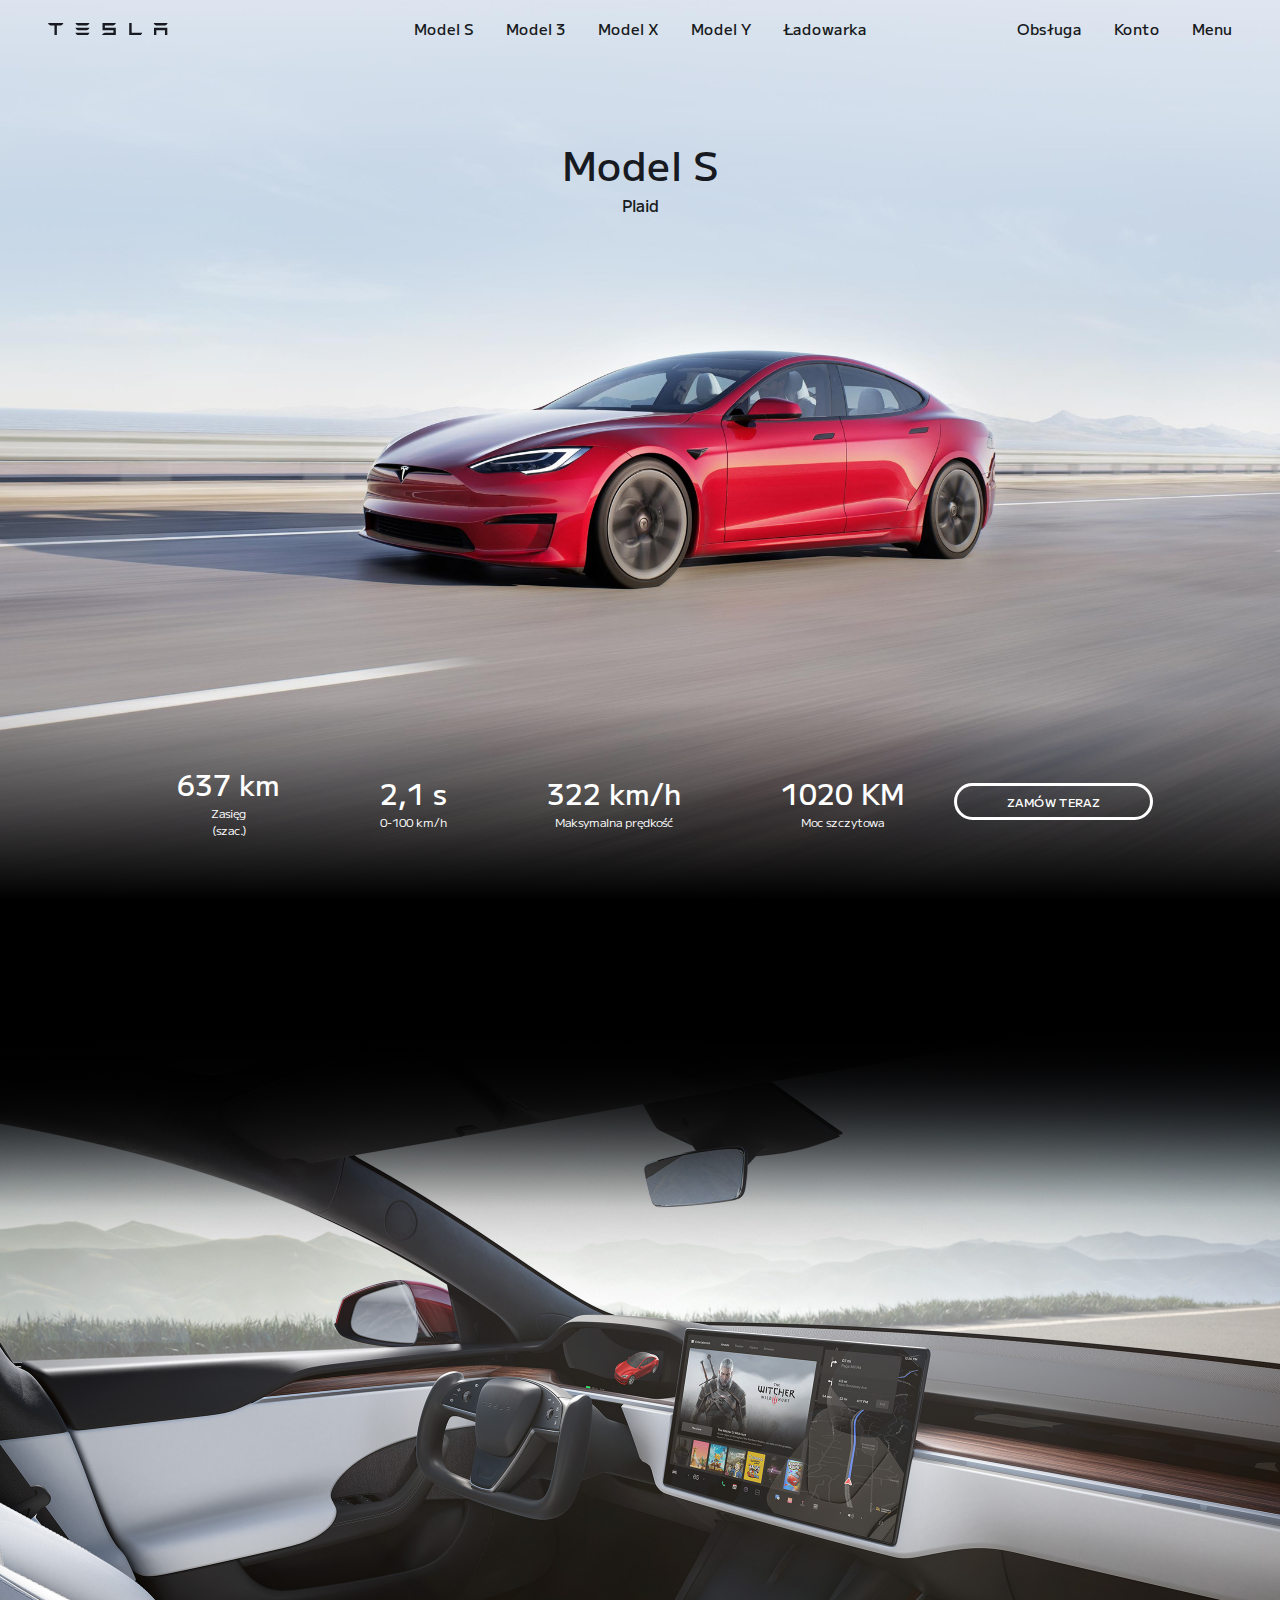
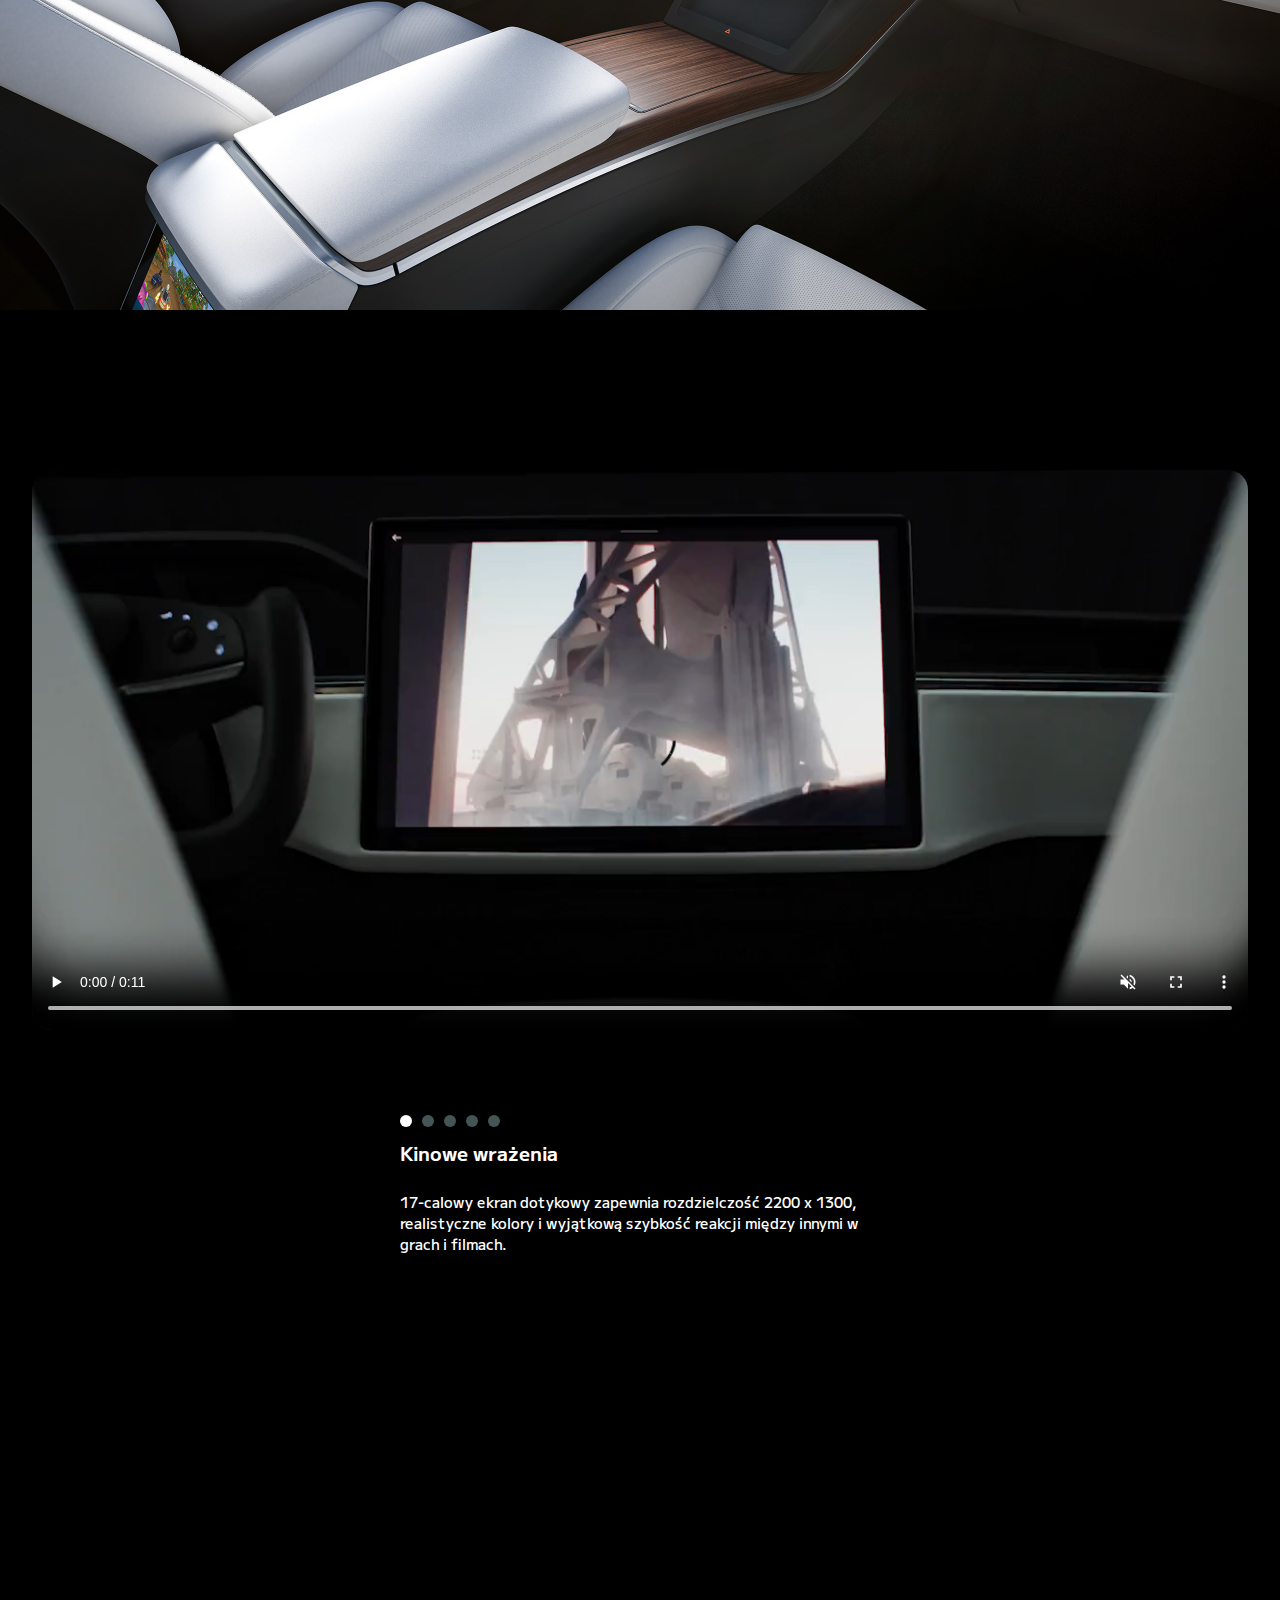
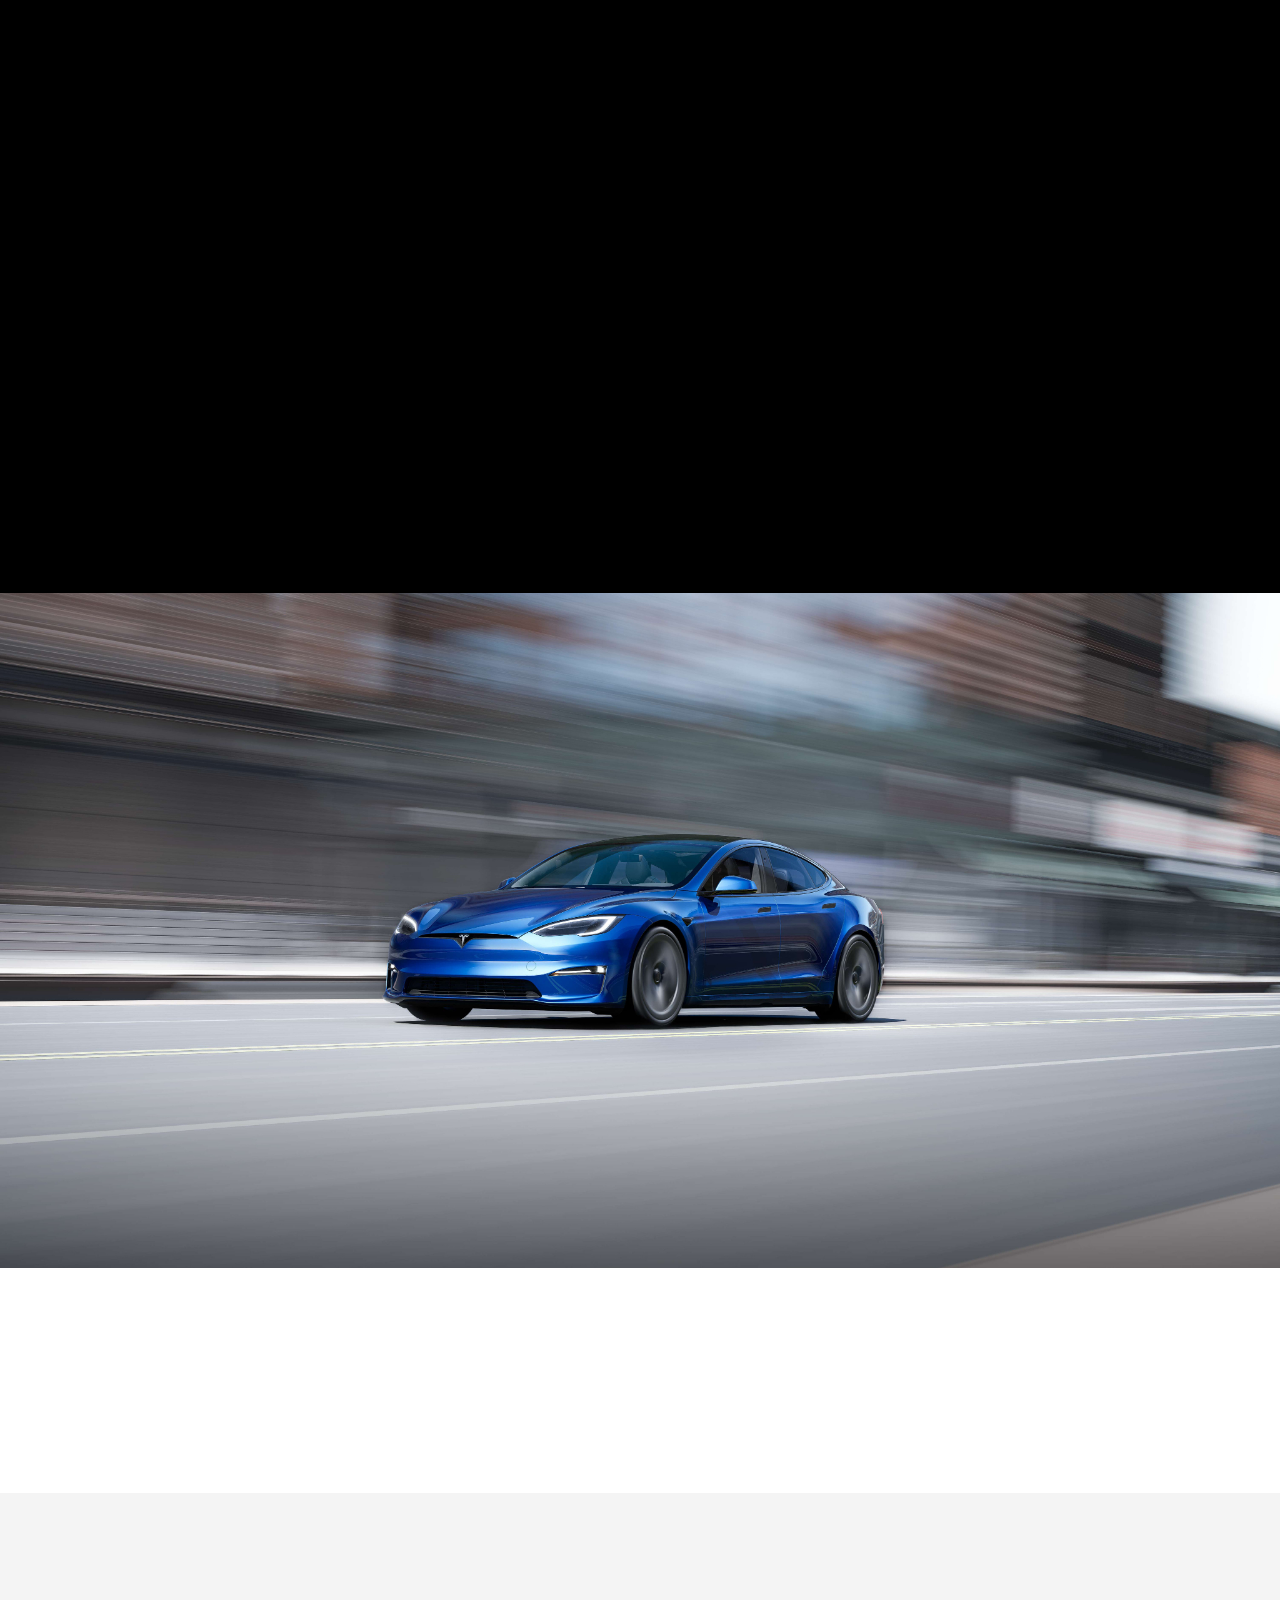
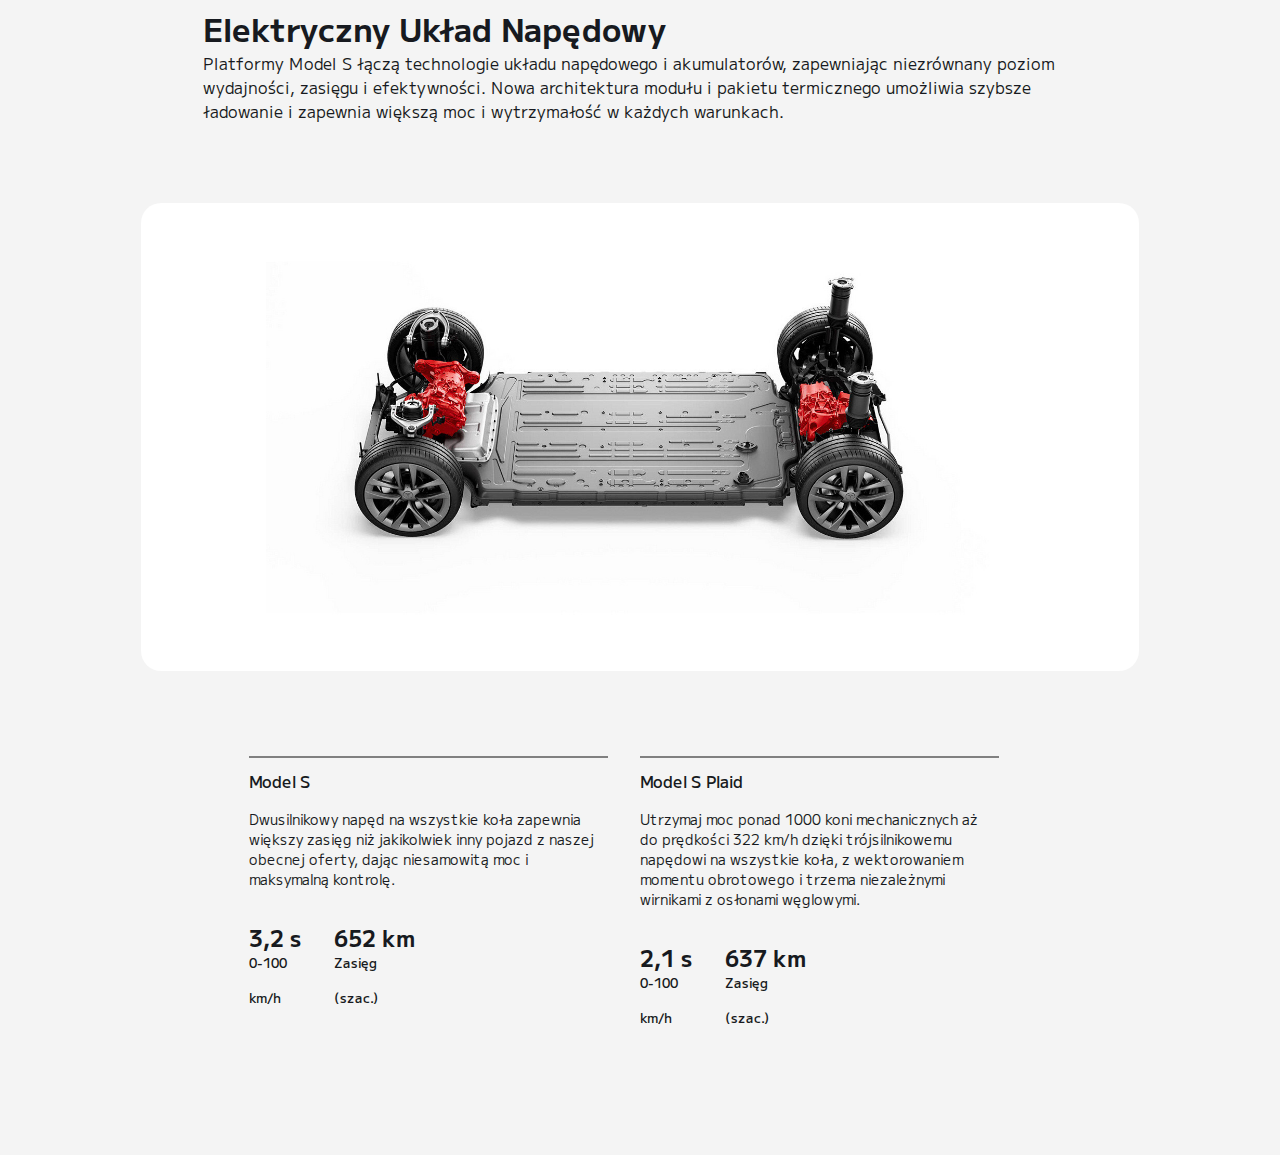
==== tesla/modelS.html @ caf19c13 "." ====
<!DOCTYPE html>
<html lang="en">
<head>
    <meta charset="UTF-8">
    <meta http-equiv="X-UA-Compatible" content="IE=edge">
    <meta name="viewport" content="width=device-width, initial-scale=1.0">
    <title>Tesla clone</title>
    <meta name="author" content="Arkadiusz Przybysz">
    <meta name="keywords" content="HTML, CSS, JavaScript">
    <meta name="description" content="Tesla clone website">
    <link rel="stylesheet" href="modelS.css">
    <link rel="shortcut icon" href="images/Tesla_T_symbol.svg.png" type="image/x-icon">
    <script src="https://ajax.googleapis.com/ajax/libs/jquery/3.6.0/jquery.min.js"></script>
</head>
<body>
<header>
    <a href="index.html" class="logo">
        <svg class="tds-icon tds-icon-logo-wordmark tds-site-logo-icon" viewBox="0 0 342 35" xmlns="http://www.w3.org/2000/svg"><path d="M0 .1a9.7 9.7 0 007 7h11l.5.1v27.6h6.8V7.3L26 7h11a9.8 9.8 0 007-7H0zm238.6 0h-6.8v34.8H263a9.7 9.7 0 006-6.8h-30.3V0zm-52.3 6.8c3.6-1 6.6-3.8 7.4-6.9l-38.1.1v20.6h31.1v7.2h-24.4a13.6 13.6 0 00-8.7 7h39.9v-21h-31.2v-7h24zm116.2 28h6.7v-14h24.6v14h6.7v-21h-38zM85.3 7h26a9.6 9.6 0 007.1-7H78.3a9.6 9.6 0 007 7zm0 13.8h26a9.6 9.6 0 007.1-7H78.3a9.6 9.6 0 007 7zm0 14.1h26a9.6 9.6 0 007.1-7H78.3a9.6 9.6 0 007 7zM308.5 7h26a9.6 9.6 0 007-7h-40a9.6 9.6 0 007 7z" fill="currentColor"></path></svg>
    </a>
    <nav class="center desktop">
        <div class="overlay"></div>
        <a href="modelS.html">Model S</a><!--
        --><a href="">Model 3</a><!--
        --><a href="">Model X</a><!--
        --><a href="">Model Y</a><!--
        --><a href="">Ładowarka</a>
    </nav>
    <nav class="right">
        <a href="" class="desktop">Obsługa</a><!--
        --><a href="" class="desktop">Konto</a><!--
       --><a href="" id="menuBtn">Menu</a>
    </nav>
</header>
<div class="backdrop"></div>
<aside>
    <button class="close">&times;</button>
    <a href="modelS.html">Model S</a>
    <a href="">Model 3</a>
    <a href="">Model X</a>
    <a href="">Model Y</a>
    <a href="">Dostępne samochody</a>
    <a href="">Jazda Próbna</a>
    <a href="">Samochody firmowe</a>
    <a href="">Energia dla przedsiębiorstw</a>
    <a href="">Media</a>
    <a href="">Ładowanie</a>
    <a href="">Znajdź nas</a>
    <a href="">Obsługa</a>
    <a href="">Relacje inwestorskie</a>
    <a href="">Konto</a>
</aside>
<section style="background-image: url('images/model-s.jpg');">
<div class="content">
    <h1 class="content-h1">Model S</h1>
    <p class="content-p">Plaid</p>
    <div class="info">
        <div class="info-box">
            <h1>637 km</h1>
            <p>Zasięg</p>
            <p>(szac.)</p>
        </div>
        <div class="info-box">
            <h1>2,1 s</h1>
            <p>0-100 km/h</p>
        </div>
        <div class="info-box">
            <h1>322 km/h</h1>
            <p>Maksymalna prędkość</p>
        </div>
        <div class="info-box">
            <h1>1020 KM</h1>
            <p>Moc szczytowa</p>
        </div>
        <div class="button">
            <a href="">Zamów teraz</a>
        </div>
    </div>
</div>
</section>
<div class="adnote">
    <h1 class="reveal">Wnętrze przyszłości</h1>
</div>
<section class="section-2"style="background-image: url('images/MS-Interior-Hero-Desktop.jfif');">
    <div class="coloring"></div>
</section>
<div class="section-3">
    <div class="video-box">
        <video src="images/YMWZUY_MS-Interior-Carousel-1-Cinematic-Display-Desktop-2000_ZL9RTQ.mp4" type="video/mp4" playsinline autoplay="autoplay" controls="controls" loop="loop" muted="muted"></video>
    </div>
    <div class="carousel">
        <div class="carousel-content first-active">
            <div class="carousel-info">
                <h1>Kinowe wrażenia</h1><br>
                <p>17-calowy ekran dotykowy zapewnia rozdzielczość 2200 x 1300, realistyczne kolory i wyjątkową szybkość reakcji między innymi w grach i filmach.</p>
            </div>
            <div class="carousel-info">
                <h1>Yoke</h1><br>
                <p>Odważne nowe podejście zapewnia prawdziwe połączenie z pojazdem Model S, dając lepsze wyczucie kierownicy i niezakłócony widok na deskę rozdzielczą i drogę przed Tobą. Naciśnij hamulec, a Model S automatycznie wybierze prawidłowy kierunek, aby rozpocząć podróż.</p>
            </div>
            <div class="carousel-info">
                <h1>Idealne warunki</h1><br>
                <p>Otwory wentylacyjne są ukryte w całej kabinie, a trójstrefowa regulacja temperatury, wentylowane siedzenia i filtracja HEPA zapewniają idealne środowisko.</p>
            </div>
            <div class="carousel-info">
                <h1>Przeprojektowany drugi rząd</h1><br>
                <p>Miejsce dla trzech dorosłych, z dodatkową przestrzenią na nogi i nad głową, chowanym podłokietnikiem ze zintegrowanym schowkiem i bezprzewodową ładowarką.</p>
            </div>
            <div class="carousel-info">
                <h1>Gry na konsole</h1><br>
                <p>Moc obliczeniowa sięgająca 10 teraflopów mocy umożliwia granie w samochodzie na poziomie najnowszych konsol. Graj z dowolnego siedzenia dzięki zgodności z bezprzewodowym kontrolerem i zestawem słuchawkowym.</p>
            </div>
        </div>
        <div class="carousel-dots first-current">
            <div class="dot" id="dot1"></div>
            <div class="dot" id="dot2"></div>
            <div class="dot" id="dot3"></div>
            <div class="dot" id="dot4"></div>
            <div class="dot" id="dot5"></div>
        </div>
    </div>
</div>
<div class="tiles-container">
    <div class="columns image reveal">
        <img src="images/tile1.jpg" alt="tile1">
    </div>
    <div class="columns content right">
        <div class="content-container reveal">
            <h1>Pozostań w kontakcie</h1>
            <p>Błyskawicznie łącz się z wieloma urządzeniami za pomocą Bluetooth lub szybko ładuj urządzenia z funkcją ładowania bezprzewodowego i portu USB-C 36W.</p>
        </div>
    </div>
</div>
<div class="tiles-container reverse">
    <div class="columns content left">
        <div class="content-container reveal">
            <h1>Dźwięk przestrzenny</h1>
            <p>22-głośnikowy, 960-watowy system audio z aktywnym wyciszaniem hałasu drogowego zapewnia wciągający dźwięk i studyjną jakość dźwięku.</p>
        </div>
    </div>
    <div class="columns image reveal">
        <video src="images/tile2.mp4" type="video/mp4" playsinline autoplay="autoplay" loop="loop" controls="controls" muted="muted"></video>
    </div>
</div>
<div class="tiles-container" style="padding-bottom: 5rem;">
    <div class="columns image reveal">
        <img src="images/tile3.jpg" alt="tile3">
    </div>
    <div class="columns content right">
        <div class="content-container reveal">
            <h1>Miejsce na Wszystko</h1>
            <p>Dzięki przedniemu i tylnemu bagażnikowi oraz składanym na płasko siedzeniom możesz zmieścić w samochodzie rower i walizkę bez zdejmowania koła.</p>
        </div>
    </div>
</div>
<section class="section-stats">
    <div class="img">
        <img src="images/Model-S-Performance-Hero-Desktop-LHD.jpg" alt="">
    </div>
    <div class="stats">
        <div class="stats-box reveal">
            <h2>1020 KM</h2>
            <p>Moc szczytowa</p>
        </div>
        <div class="stats-box reveal">
            <h2>9,23 s</h2>
            <p>@250 km/h 1/4mili</p>
        </div>
        <div class="stats-box reveal">
            <h2>2,1 s</h2>
            <p>0-100 km/h</p>
        </div>
    </div>
    <div class="stats-info">
        <div class="header">
            <div class="reveal">
                <span>Plaid</span>
                <h1>Beyond Ludicrous</h1>
            </div>
            <div class="hidden reveal">
                <p>Model S Plaid ma najszybsze przyspieszenie spośród wszystkich produkowanych pojazdów. Zaktualizowana architektura 
                akumulatorów dla wszystkich wersji pojazdów Model S umożliwia wiele jazd w tę i z powrotem po torze bez pogorszenia wydajności.</p>
            </div>
            <div class="btn reveal">
                <a href="">Zamów teraz</a>
            </div>
        </div>
        <div class="description reveal">
            <p>Model S Plaid ma najszybsze przyspieszenie spośród wszystkich produkowanych pojazdów. Zaktualizowana architektura 
            akumulatorów dla wszystkich wersji pojazdów Model S umożliwia wiele jazd w tę i z powrotem po torze bez pogorszenia wydajności.</p>
        </div>
    </div>
</section>
<div class="chassis">
    <div class="info">
        <h1>Elektryczny Układ Napędowy</h1>
        <p>Platformy Model S łączą technologie układu napędowego i akumulatorów, zapewniając niezrównany poziom wydajności, 
            zasięgu i efektywności. Nowa architektura modułu i pakietu termicznego umożliwia szybsze ładowanie i zapewnia większą
            moc i wytrzymałość w każdych warunkach.</p>
    </div>
    <div class="img">
        <img src="images/model-s-performance-dual-motor-desktop_carousel-new.jpg" alt="chassis">
    </div>
    <div class="models">
        <div class="model-box">
            <h2>Model S</h2>
            <p>Dwusilnikowy napęd na wszystkie koła zapewnia większy zasięg niż jakikolwiek 
                inny pojazd z naszej obecnej oferty, dając niesamowitą moc i maksymalną kontrolę.</p>
            <div class="specs">
                <div class="spec-info">
                    <h1>3,2 s</h1>
                    <p>0-100</p>
                    <p>km/h</p>
                </div>
                <div class="spec-info">
                    <h1>652 km</h1>
                    <p>Zasięg</p>
                    <p>(szac.)</p>
                </div>
            </div>
        </div>
        <div class="model-box">
            <h2>Model S Plaid</h2>
            <p>Utrzymaj moc ponad 1000 koni mechanicznych aż do prędkości 322 km/h dzięki trójsilnikowemu napędowi na wszystkie koła, 
                z wektorowaniem momentu obrotowego i trzema niezależnymi wirnikami z osłonami węglowymi.</p>
            <div class="specs">
                <div class="spec-info">
                    <h1>2,1 s</h1>
                    <p>0-100</p>
                    <p>km/h</p>
                </div>
                <div class="spec-info">
                    <h1>637 km</h1>
                    <p>Zasięg</p>
                    <p>(szac.)</p>
                </div>
            </div>
        </div>
    </div>
</div>
<script src="dots.js"></script>
<script src="aside.js"></script>    
<script src="slider.js"></script>
<script src="reveal.js"></script>
</body>
</html>
---- tesla/modelS.css ----
@import url('https://fonts.googleapis.com/css2?family=M+PLUS+1:wght@400;500&display=swap');

* {
    padding: 0;
    margin: 0;
    box-sizing: border-box;
}

html {
    scroll-behavior: smooth;
}

body {
    color: #171a20;
    font-family: 'M PLUS 1', sans-serif;
}

/* NAVBAR */

.desktop {
    display: none;
}

@media (min-width: 1200px) {
    .desktop {
        display: initial;
    }
}

header {
    display: grid;
    grid-template-columns: auto 1fr auto;
    padding: 0 32px;
    position: absolute;
    top: 0;
    z-index: 2;
    width: 100%;
    height: 56px;
}

header a {
    color: inherit;
}

a.logo {
    height: 24px;
    width: 120px;
    color: inherit;
    line-height: 56px;
    margin: 0 16px;
}

header nav.center .overlay {
    position: absolute;
    height: 10px;
    width: 100px;
    background-color: rgba(167, 167, 167, 0.2);
    border-radius: 12px;
    z-index: -1;
    transition: 0.5s ease left, width, opacity 0.3s linear;
    opacity: 0;
}

header nav.center .overlay.active {
    opacity: 1;
}

header nav.center {
    text-align: center;
    line-height: 56px;
    padding: 0 8px;
    margin-left: 6rem;
}

header nav a {
    text-decoration: none;
    padding: 4px 16px;
    font-size: 15px;
    font-weight: 500;
}

header nav.right {
    text-align: right;
    line-height: 56px;
}

@media (max-width: 1200px) {
    header nav.right #menuBtn {
        background-color: rgba(167, 167, 167, 0.2);
        padding: 6px 14px;
        border-radius: 12px;
        transition: 0.3s ease;
    }

    header nav.right #menuBtn:hover {
        background-color: rgba(167, 167, 167, 0.3);
    }
}


/* SECTIONS */

section {
    height: 100vh;
    background-size: cover;
    background-position: center center;
}

section .content {
    position: absolute;
    top: 0;
    transition: opacity 0.3s ease;
    width: 100%;
    height: 100vh;
    padding-top: 15vh;
    padding-bottom: 0vh;
    text-align: center;
    display: grid;
    grid-template-rows: min-content auto min-content;
}

section .content-h1 {
    font-size: 2.5rem;
    font-weight: 500;
    animation: Slide_Up 0.5s ease;
}

section .content-p {
    font-weight: 500;
    animation: Slide_Up 0.5s ease;
}


section a {
    color: inherit;
}

section .info {
    width: 100%;
    height: 22vh;
    background-image: linear-gradient(to top, #000 0%, rgba(0,0,0,0.8) 20%, rgba(0,0,0,0.6) 40%,  rgba(0,0,0,0.4) 60%, rgba(0,0,0,0.2) 80%, transparent 100%);
    display: flex;
    flex-direction: row;
    justify-content: center;
    align-items: center;
    position: absolute;
    bottom: 0;
}

section .info .info-box {
    padding: 0 50px;
}

section .info .info-box h1 {
    color: #fff;
    font-size: 28px;
    font-weight: 500;
}

section .info .info-box p {
    color: #fff;
    font-size: 12px;
    font-weight: 400;
}

section .info .button {
    border: 3px solid #fff;
    border-radius: 50px;
    transition: 0.3s ease;
    text-align: center;
    animation: Slide_Up 1.6s ease;
}

section .info .button a {
    padding: 7px 50px;
    display: block;
    color: #fff;
    text-decoration: none;
    font-size: 12px;
    text-transform: uppercase;
    font-weight: 500;
}

section .info .button:hover {
    background-color: #fff;
}

section .info .button:hover a{
    color: #000;
}

section .info .info-box:nth-child(1) {
    animation: Slide_Up 0.8s ease;
}
section .info .info-box:nth-child(2) {
    animation: Slide_Up 1s ease;
}
section .info .info-box:nth-child(3) {
    animation: Slide_Up 1.2s ease;
}
section .info .info-box:nth-child(4) {
    animation: Slide_Up 1.4s ease;
}

@media (max-width: 1100px) {
    section .info .info-box:nth-child(4) {
        display: none;
    }

    section .info {
        display: grid;
        grid-template-columns: auto auto auto;
    }

    section .info .button {
        margin: 1.5rem 8.5rem;
        grid-column-start: 1;
        grid-column-end: 4;
        grid-row-start: 2;
        grid-row-end: 4;
    }
}

@media (max-width: 605px) {
    section .info .info-box h1 {
        font-size: 20px;
    }
    
    section .info .info-box p {
        font-size: 10px;
    }

    section .info .button {
        grid-column-start: 1;
        grid-column-end: 4;
        grid-row-start: 2;
        grid-row-end: 2;
        margin: 0 4rem;
    }
}

.section-2 .coloring {
    width: 100%;
    height: 22vh;
    background-image: linear-gradient(to bottom, #000 0%, rgba(0,0,0,0.8) 20%, rgba(0,0,0,0.6) 40%,  rgba(0,0,0,0.4) 60%, rgba(0,0,0,0.2) 80%, transparent 100%);
    position: relative;
    top: 0;
}

.section-3 {
    background-color: #000;
    display: flex;
    align-items: center;
    flex-direction: column;
    padding: 10rem 2rem;
}

.section-3 .video-box video{
    border-radius: 20px;
    width: 100%;
    height: auto;
}

@media (max-width: 900px) {
    .section-3 {
        padding: 5rem 0;
    }

    .section-3 .video-box video{
        border-radius: 0;
    }
}

/* CAROUSEL */

.carousel {
    overflow: hidden;
    width: 40vw;
    position: relative;
    margin-top: 3rem;
}

@media (max-width: 900px) {
    .carousel {
        width: 70vw;
    }
}

@media (max-width: 600px) {
    .carousel {
        width: 100%;
    }
}

.carousel-content {
    position: relative;
    display: flex;
    transition: all 0.5s ease-in;
    margin-top: 3.5rem;
}

.carousel-content .carousel-info {
    width: 100%;
    padding: 0 1rem;
    color: #fff;
    font-weight: 500;
}

.carousel-content .carousel-info h1 {
    font-size: 1.2rem;
}

.carousel-content .carousel-info p {
    font-size: 0.9rem;
}

.carousel-dots {
    z-index: 1;
    display: flex;
    flex-direction: row;
    padding: 0 1rem;
    margin: 2rem 0;
    position: absolute;
    top: 0;
}

.carousel-dots .dot {
    height: 12px;
    width: 12px;
    background-color: #455;
    margin: 0 10px 10px 0;
    border-radius: 50%;
    cursor: pointer;
}

.carousel-content.first-active:first-child {
    margin-left: 0;
    margin-right: -400%;
}

.carousel-content.second-active:first-child {
    margin-left: -100%;
    margin-right: -300%;
}

.carousel-content.third-active:first-child {
    margin-left: -200%;
    margin-right: -200%;
}

.carousel-content.fourth-active:first-child {
    margin-left: -300%;
    margin-right: -100%;
}

.carousel-content.fifth-active:first-child {
    margin-left: -400%;
    margin-right: 0;
}




.carousel-dots.first-current #dot1 {
    background-color: #fff;
}

.carousel-dots.second-current #dot2 {
    background-color: #fff;
}

.carousel-dots.third-current #dot3 {
    background-color: #fff;
}

.carousel-dots.fourth-current #dot4 {
    background-color: #fff;
}

.carousel-dots.fifth-current #dot5 {
    background-color: #fff;
}

/* TILES */

.tiles-container {
    display: flex;
    flex-wrap: wrap;
    width: 100%;
    justify-content: center;
    align-items: center;
    background-color: #000;
}

.tiles-container .columns {
    flex: 0 0 auto;
    width: 30%;
    min-width: 400px;
    display: block;
    padding: 0 5px
}

@media (max-width: 900px) {
    .tiles-container .columns {
        width: 50%;
        min-width: 100px;
    }
}

@media (max-width: 720px) {
    .tiles-container {
        flex-direction: column;
        width: 100%;
    }

    .reverse {
        flex-direction: column-reverse;
    }

    .tiles-container .columns {
        width: 100%;
    }

    .tiles-container .content .content-container {
        padding: 3rem 3rem;
    }
}

.tiles-container .image img {
    width: 100%;
    height: auto;
    object-fit: cover;
    display: block;
}

.tiles-container .image video {
    width: 100%;
    height: auto;
    object-fit: cover;
    display: block;
}

.tiles-container .content {
    display: flex;
    justify-content: center;
    align-items: center;
} 

.tiles-container .content .content-container {
    color: #fff;
    font-weight: 500;
}

.tiles-container .content .content-container h1 {
    font-size: 1.3rem;
}

.tiles-container .content .content-container p {
    font-size: 0.9rem;
}

.tiles-container .right {
    padding-left: 8rem;
}

.tiles-container .left {
    padding-right: 8rem;
}

@media (max-width: 720px) {
    .tiles-container .right {
        padding-left: 0rem;
    }
    
    .tiles-container .left {
        padding-right: 0rem;
    }
}

/* STATS */

.section-stats {
    position: relative;
}

.section-stats .img {
    width: 100%;
    height: 75vh;
}

.section-stats .img img {
    width: 100%;
    height: 100%;
    object-fit: cover;
}

.section-stats .stats {
    width: 100%;
    display: flex;
    justify-content: center;
    position: absolute;
    bottom: 30vh;
}

.section-stats .stats .stats-box {
    display: flex;
    flex-direction: column;
    margin: 2rem 5rem;
    color: #fff;
    text-align: center;
}

.section-stats .stats .stats-box:nth-child(2) {
    transition-delay: 0.2s;
}

.section-stats .stats .stats-box:nth-child(3) {
    transition-delay: 0.4s;
}

.section-stats .stats .stats-box p {
    font-size: 12px;
}

@media (max-width: 850px) {
    .section-stats .stats .stats-box {
        margin: 2rem 2rem;
    }


    .section-stats .stats .stats-box p {
        font-size: 12px;
    }
}

@media (max-width: 600px) {
    .section-stats .stats .stats-box {
        margin: 2rem 1rem;
    }

    .section-stats .stats .stats-box h2 {
        font-size: 14px;
    }

    .section-stats .stats .stats-box p {
        font-size: 10px;
    }
}

.section-stats .stats-info {
    width: 100%;
    height: 25vh;
    background-color: #fff;
    position: absolute;
    bottom: 0;
    display: flex;
    justify-content: center;
    align-items: center;
}

.section-stats .stats-info .header {
    width: 30%;
}

.section-stats .stats-info .header h1 {
    font-weight: 500;
    font-size: 1.7rem;
}

.section-stats .stats-info .header .btn {
    border: 3px solid #000;
    border-radius: 50px;
    transition: 0.3s ease;
    text-align: center;
    width: 200px;
    margin-top: 1.5rem;
}

.section-stats .stats-info .header .btn a {
    padding: 7px 50px;
    display: block;
    color: #000;
    text-decoration: none;
    font-size: 12px;
    text-transform: uppercase;
    font-weight: 500;
}

.section-stats .stats-info .header .hidden{
    display: none;
}

.section-stats .stats-info .header .btn:hover {
    background-color: #000;
}

.section-stats .stats-info .header .btn:hover a{
    color: #fff;
}

.section-stats .stats-info .description {
    width: 35%;
    display: block;
}

.section-stats .stats-info .description p {
    font-size: 14px;
}

@media (max-width: 900px) {
    .section-stats .stats-info .description {
        opacity: 0;
    }

    .section-stats .stats-info .header {
        padding: 2rem;
        width: 100%;
    }

    .section-stats .stats-info .header .hidden{
        font-weight: 400;
        font-size: 14px;
        margin-top: 1rem;
        display: block;
    }

    .section-stats .stats-info .description {
        display: none;
    }
    
}

/* CHASSIS */

.chassis {
    background-color: #f4f4f4;
    display: flex;
    align-items: center;
    flex-direction: column;
    padding: 2rem 1rem;
}

.chassis .info {
    width: 70%;
    margin: 5rem;
}

.chassis .img {
    width: 80%;
}

.chassis .img img {
    width: 100%;
    height: auto;
    border-radius: 20px;
}

.chassis .models {
    width: 90%;
    margin: 5rem;
    display: flex;
    flex-direction: row;
    justify-content: center;
}

.chassis .models .model-box {
    width: 32%;
    border-top: 2px solid gray;
    margin-right: 2rem;
    padding-top: 0.7rem;
}

.chassis .models .model-box h2 {
    font-size: 16px;
    font-weight: 500;
    padding-bottom: 1rem;
}

.chassis .models .model-box p {
    font-size: 14px;
    font-weight: 400;
    padding-bottom: 1rem;
}

.chassis .models .specs {
    display: flex;
    flex-direction: row;
}

.chassis .models .specs .spec-info {
    margin: 1rem 2rem 0 0;
}

.chassis .models .specs .spec-info h1 {
    font-size: 22px;
}

.chassis .models .specs .spec-info p {
    font-size: 13px;
    font-weight: 500;
}

/* ADNOTE */

.adnote {
    display: flex;
    justify-content: center;
    align-items: center;
    color: #fff;
    background-color: #000;
    font-weight: 500;
    padding: 2rem 0;
}

/* ASIDE */

aside {
    position: fixed;
    transition: right 0.4s ease;
    right: -320px;
    width: 320px;
    background-color: #fff;
    padding: 80px 40px;
    z-index: 4;
    height: 100vh;
}

aside.active {
    right: 0;
}

aside a {
    display: block;
    color: inherit;
    text-decoration: none;
    padding: 5px 10px;
    margin-bottom: 11px;
    font-size: 15px;
    font-weight: 500;
    transition: 0.5s ease;
    border-radius: 15px;
}

aside a:hover {
    background-color: rgba(167, 167, 167, 0.2);
}

aside button.close {
    font-size: 34px;
    border: 0;
    background-color: transparent;
    position: absolute;
    top: 30px;
    right: 10px;
    width: 40px;
    height: 40px;
    font-family: sans-serif;
    font-weight: 100;
    cursor: pointer;
    border-radius: 50px;
    transition: 0.3s ease;
}

aside button.close:hover {
    background-color: rgba(167, 167, 167, 0.2);
}

.backdrop {
    display: none;
    position: fixed;
    inset: 0;
    background-color: rgba(0,0,0,0);
    transition: background-color 0.4s ease;
    backdrop-filter: blur(5px);
    z-index: 3;
}

.backdrop.active {
    display: block;
    background-color: rgba(0,0,0,.15);
}

/* FOOTER */

footer {
    display: grid;
    grid-template-columns: auto;
    padding: 0 32px;
    z-index: 2;
    width: 100%;
    height: 56px;
    position: absolute;
    bottom: 0;
}

footer .center {
    text-align: center;
    padding: 0 8px;
    width: 100%;
}

footer .center a {
    color: #fff;
    font-size: 12px;
    text-decoration: none;
    padding: 0 5px;
}

/* ANIMATIONS */

.reveal {
    position: relative;
    transform: translateY(50px);
    opacity: 0;
    transition: all 1s ease;
}
  
.reveal.active {
    transform: translateY(0px);
    opacity: 1;
}

@keyframes Slide_Up {
    0% {
      transform: translateY(90px);
    }
  
    100% {
      transform: translateY(0);
    }
  }
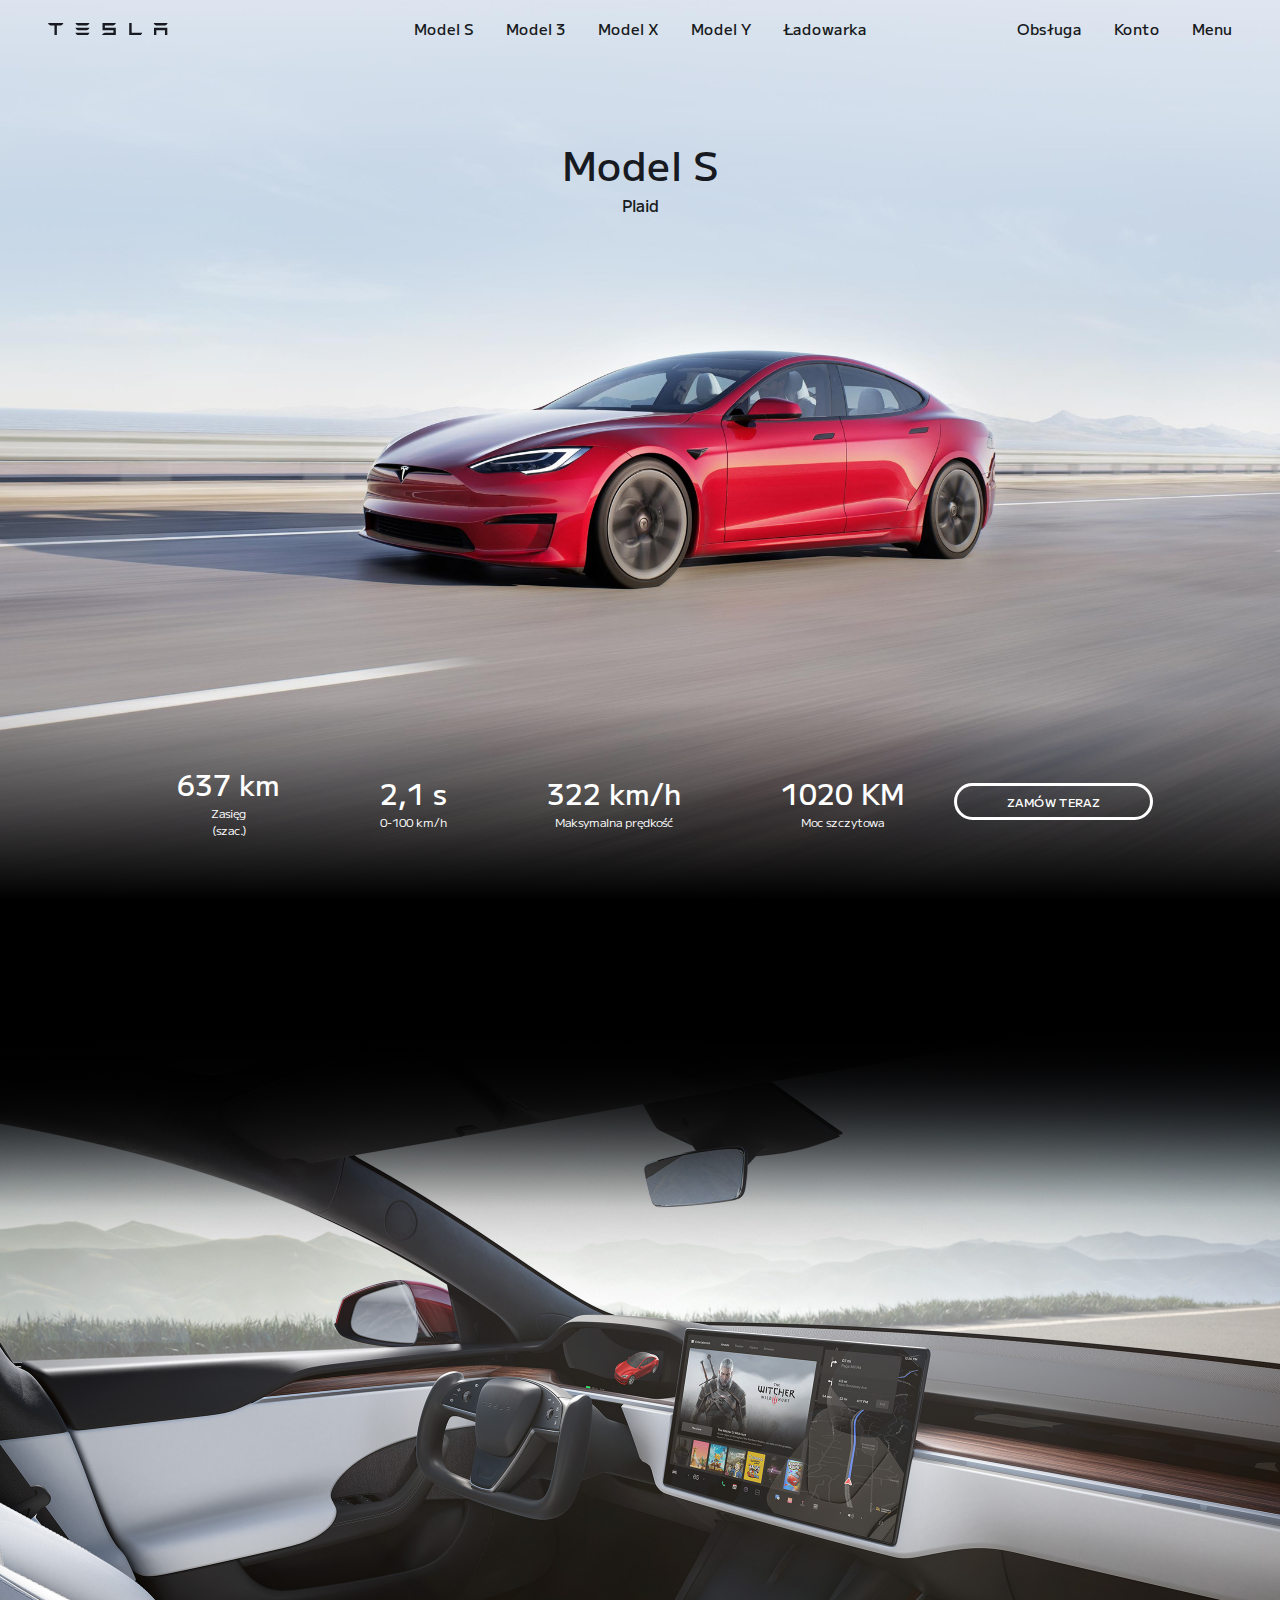
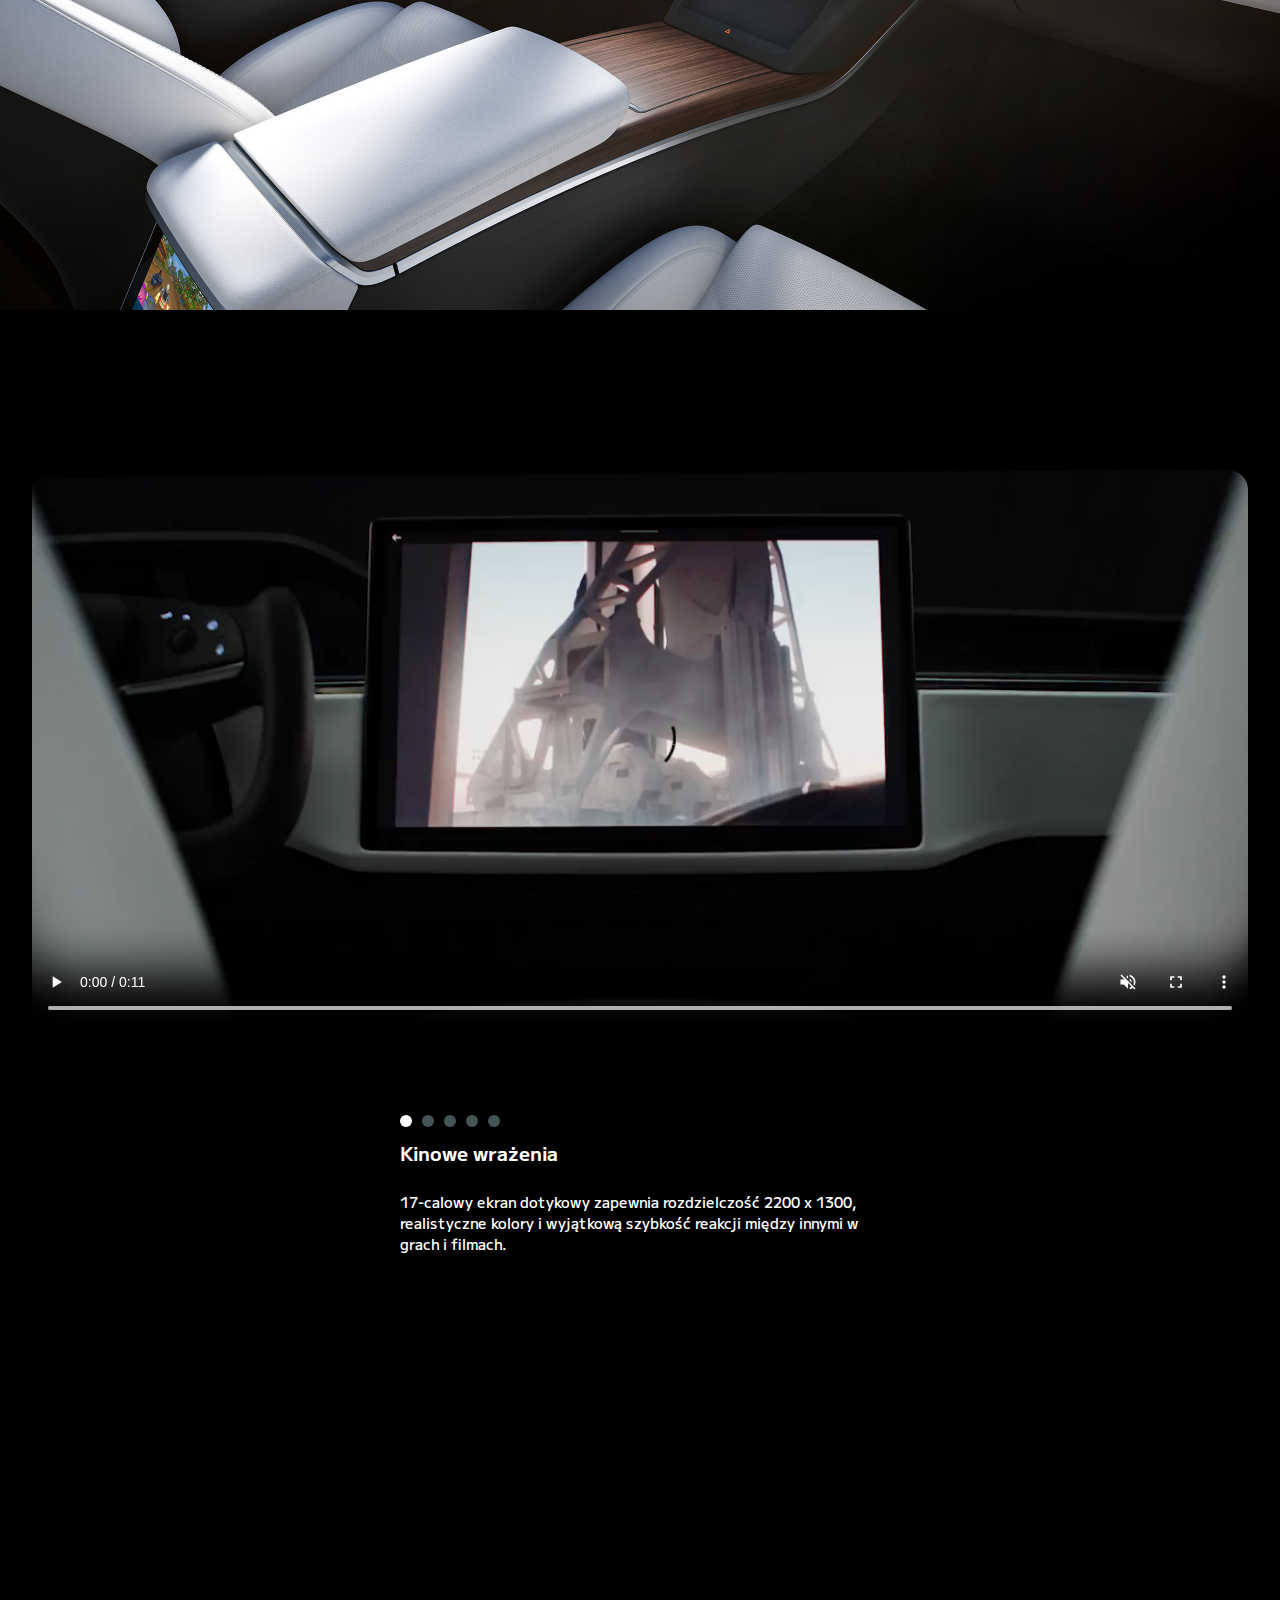
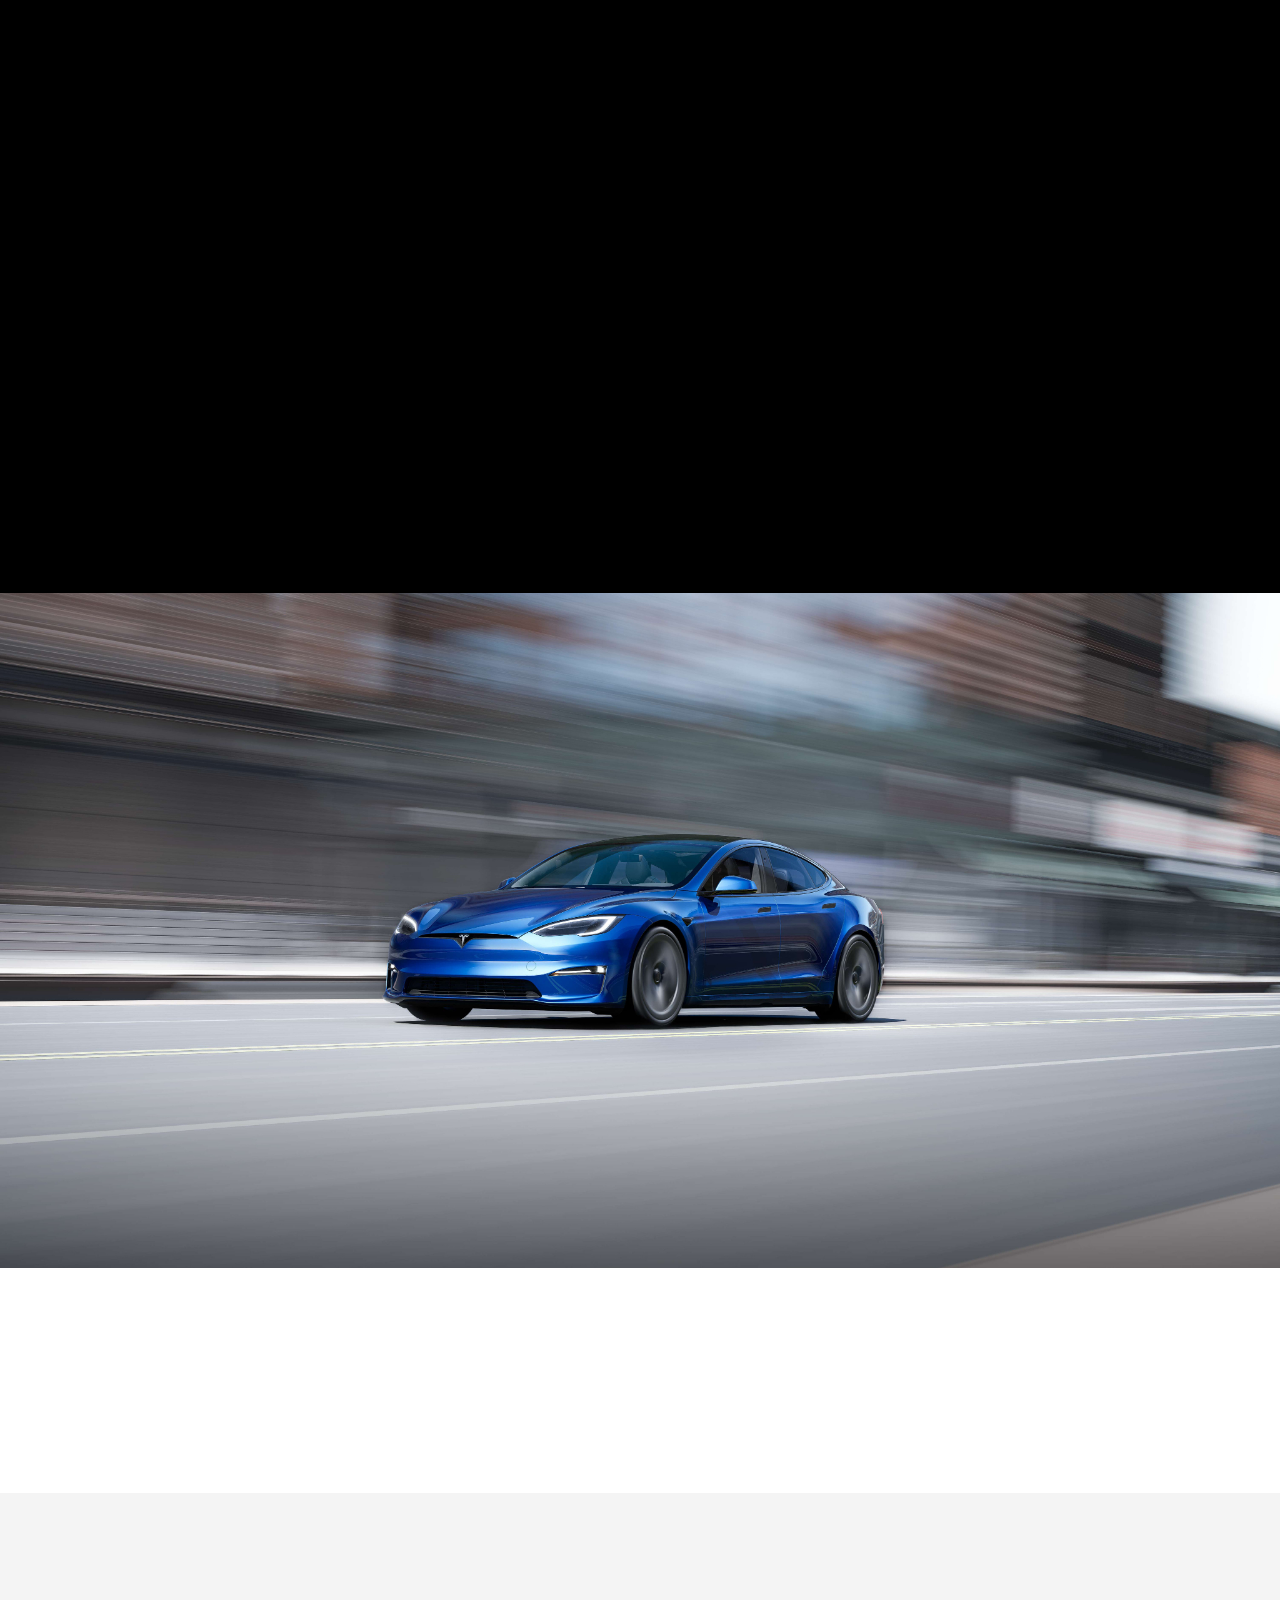
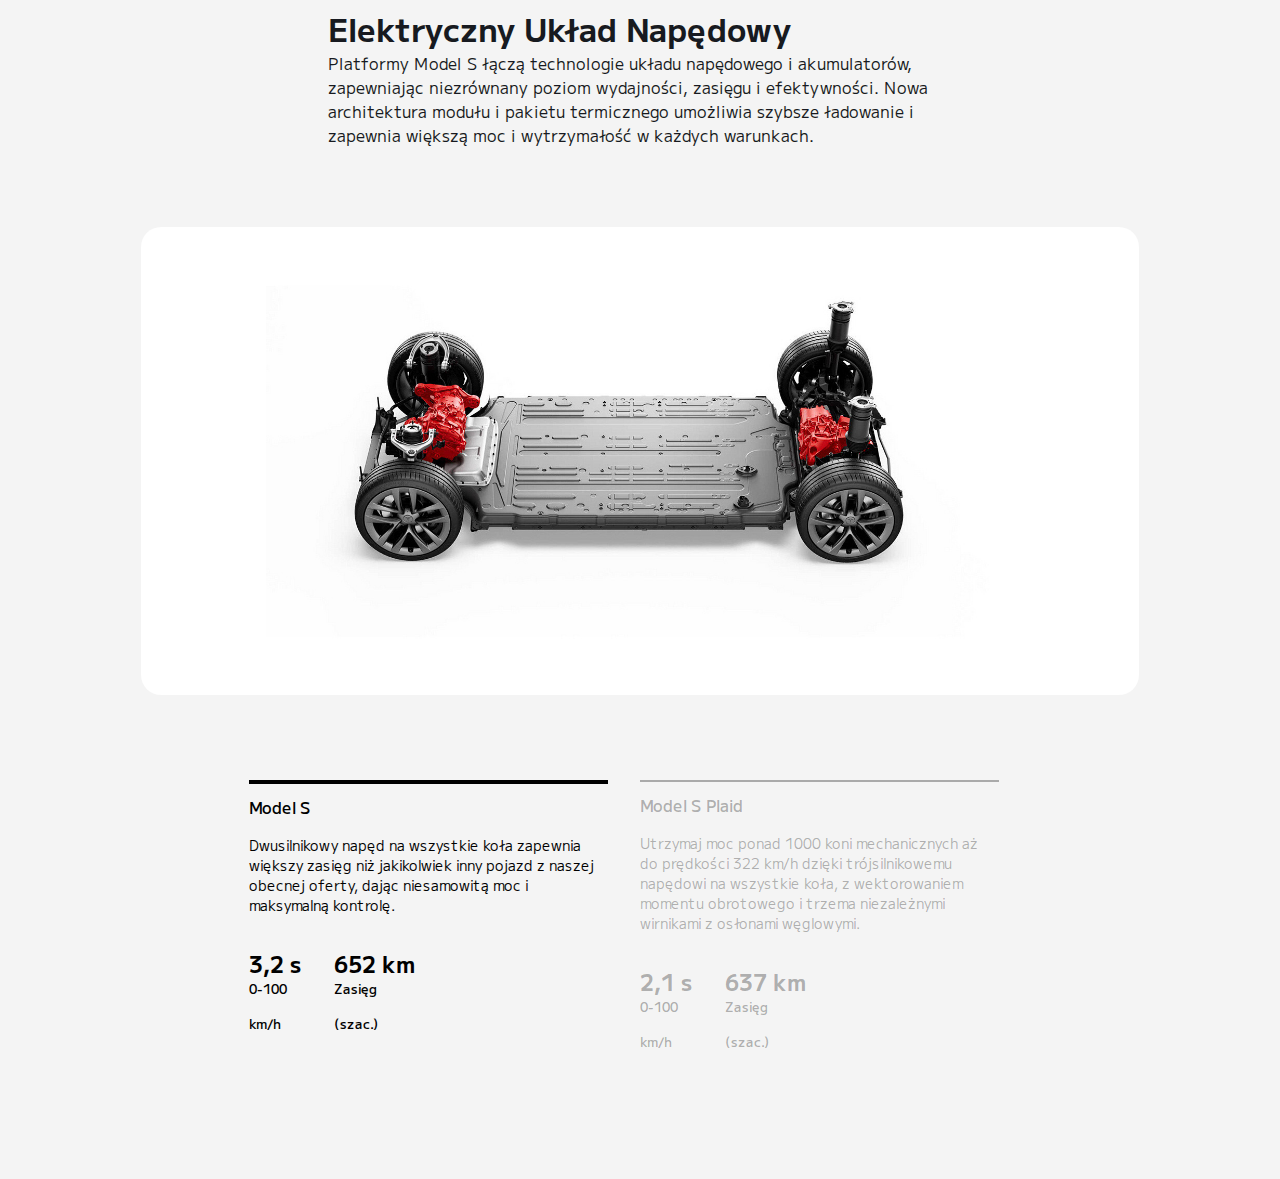
==== commit 2ccd41f0: "." ====
--- a/tesla/modelS.html
+++ b/tesla/modelS.html
@@ -201,7 +201,7 @@
         <img src="images/model-s-performance-dual-motor-desktop_carousel-new.jpg" alt="chassis">
     </div>
     <div class="models">
-        <div class="model-box">
+        <div class="model-box active">
             <h2>Model S</h2>
             <p>Dwusilnikowy napęd na wszystkie koła zapewnia większy zasięg niż jakikolwiek 
                 inny pojazd z naszej obecnej oferty, dając niesamowitą moc i maksymalną kontrolę.</p>
@@ -237,6 +237,7 @@
         </div>
     </div>
 </div>
+<script src="select.js"></script>
 <script src="dots.js"></script>
 <script src="aside.js"></script>    
 <script src="slider.js"></script>
--- a/tesla/modelS.css
+++ b/tesla/modelS.css
@@ -627,6 +627,10 @@
     .section-stats .stats-info .description {
         display: none;
     }
+
+    .section-stats .stats-info .header .btn {
+        width: 100%;
+    }
     
 }
 
@@ -641,7 +645,7 @@
 }
 
 .chassis .info {
-    width: 70%;
+    width: 50%;
     margin: 5rem;
 }
 
@@ -665,21 +669,36 @@
 
 .chassis .models .model-box {
     width: 32%;
-    border-top: 2px solid gray;
+    border-top: 2px solid rgba(0,0,0,0.3);
     margin-right: 2rem;
     padding-top: 0.7rem;
+    transition: 0.3s ease-in-out;
+}
+
+.chassis .models .model-box.active {
+    border-top: 4px solid #000;
 }
 
 .chassis .models .model-box h2 {
     font-size: 16px;
     font-weight: 500;
     padding-bottom: 1rem;
+    color: rgba(0,0,0,0.3);
+}
+
+.chassis .models .model-box.active h2 {
+    color: #000;
 }
 
 .chassis .models .model-box p {
     font-size: 14px;
     font-weight: 400;
     padding-bottom: 1rem;
+    color: rgba(0,0,0,0.3);
+}
+
+.chassis .models .model-box.active p {
+    color: #000;
 }
 
 .chassis .models .specs {
@@ -693,11 +712,43 @@
 
 .chassis .models .specs .spec-info h1 {
     font-size: 22px;
+    color: rgba(0,0,0,0.3);
+}
+
+.chassis .models .model-box.active .specs .spec-info h1 {
+    color: #000;
 }
 
 .chassis .models .specs .spec-info p {
     font-size: 13px;
     font-weight: 500;
+    color: rgba(0,0,0,0.3);
+}
+
+.chassis .models .model-box.active .specs .spec-info p {
+    color: #000;
+}
+
+@media (max-width: 900px) {
+    .chassis {
+        padding: 2rem 0;
+    }
+
+    .chassis .img {
+        width: 100%;
+    }
+
+    .chassis .info {
+        width: 90%;
+    }
+
+    .chassis .img img {
+        border-radius: 0;
+    }
+
+    .chassis .models .model-box {
+        width: 50%;
+    }
 }
 
 /* ADNOTE */
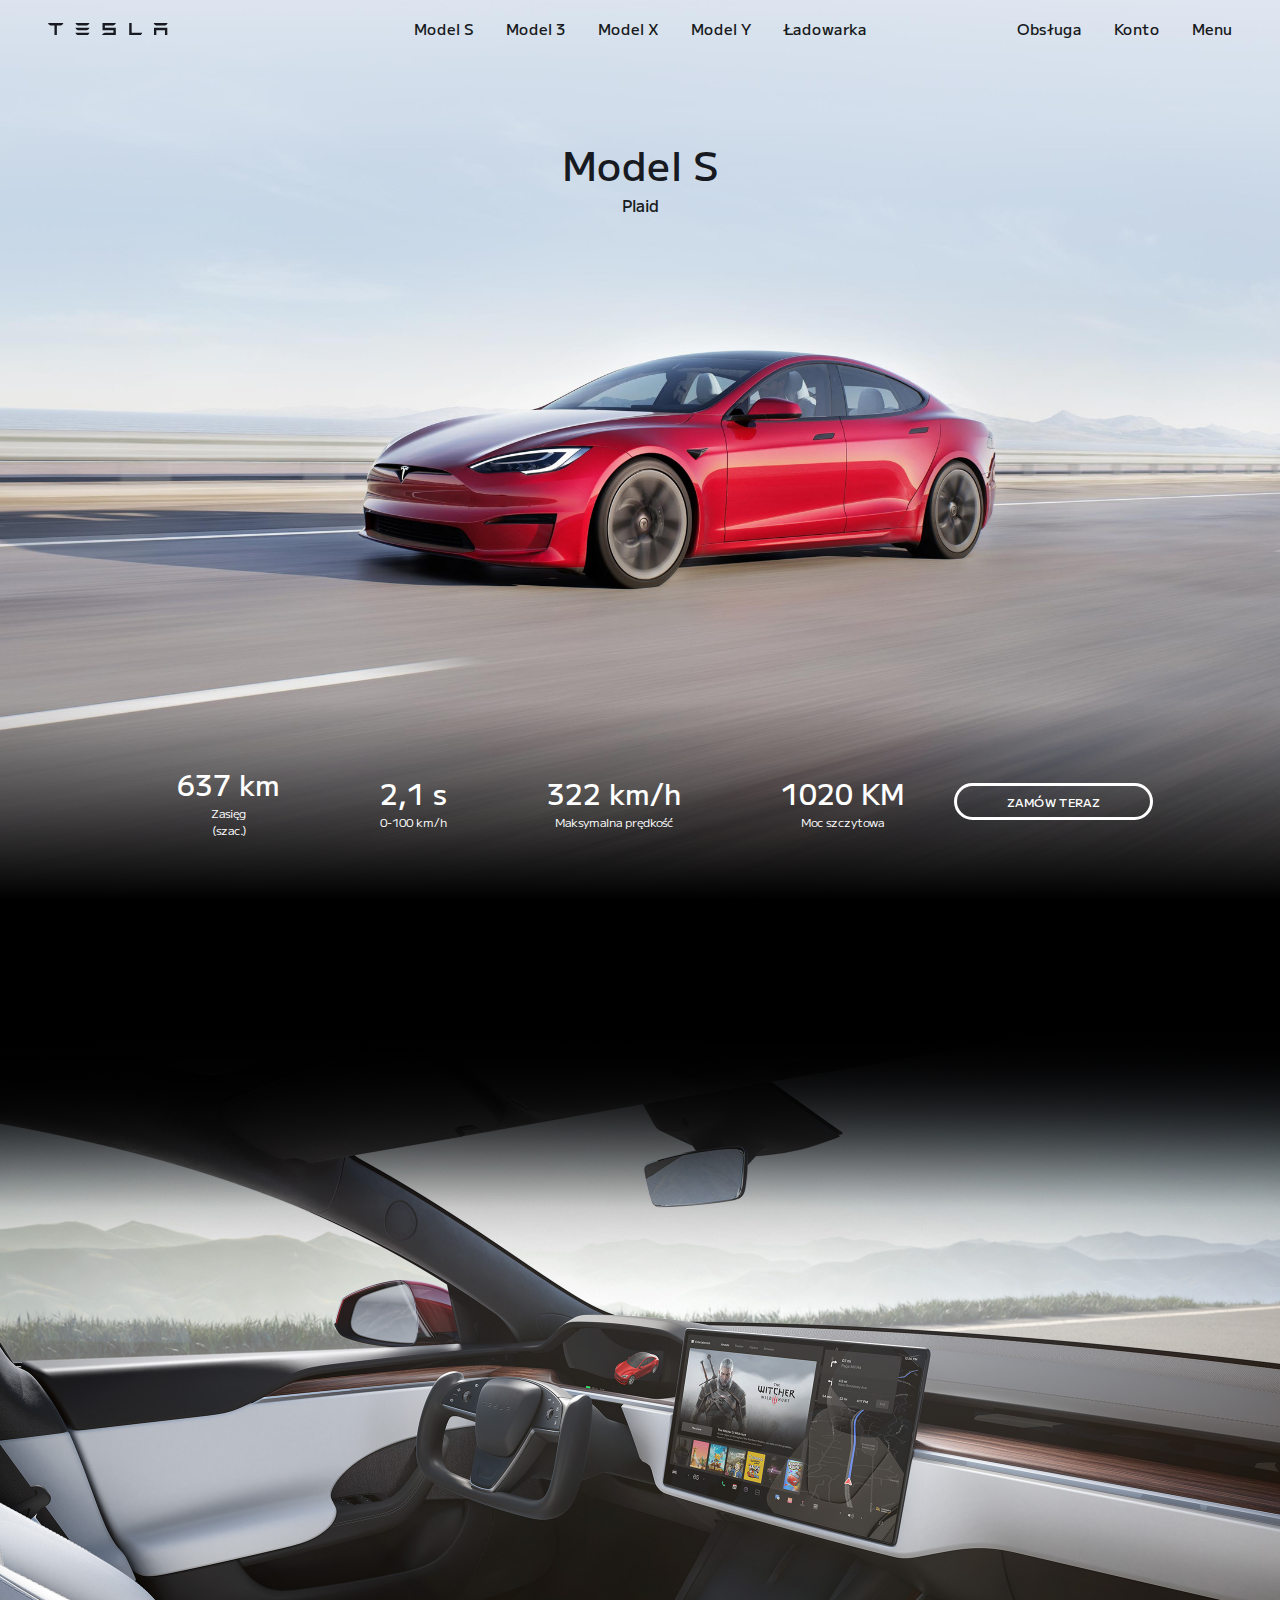
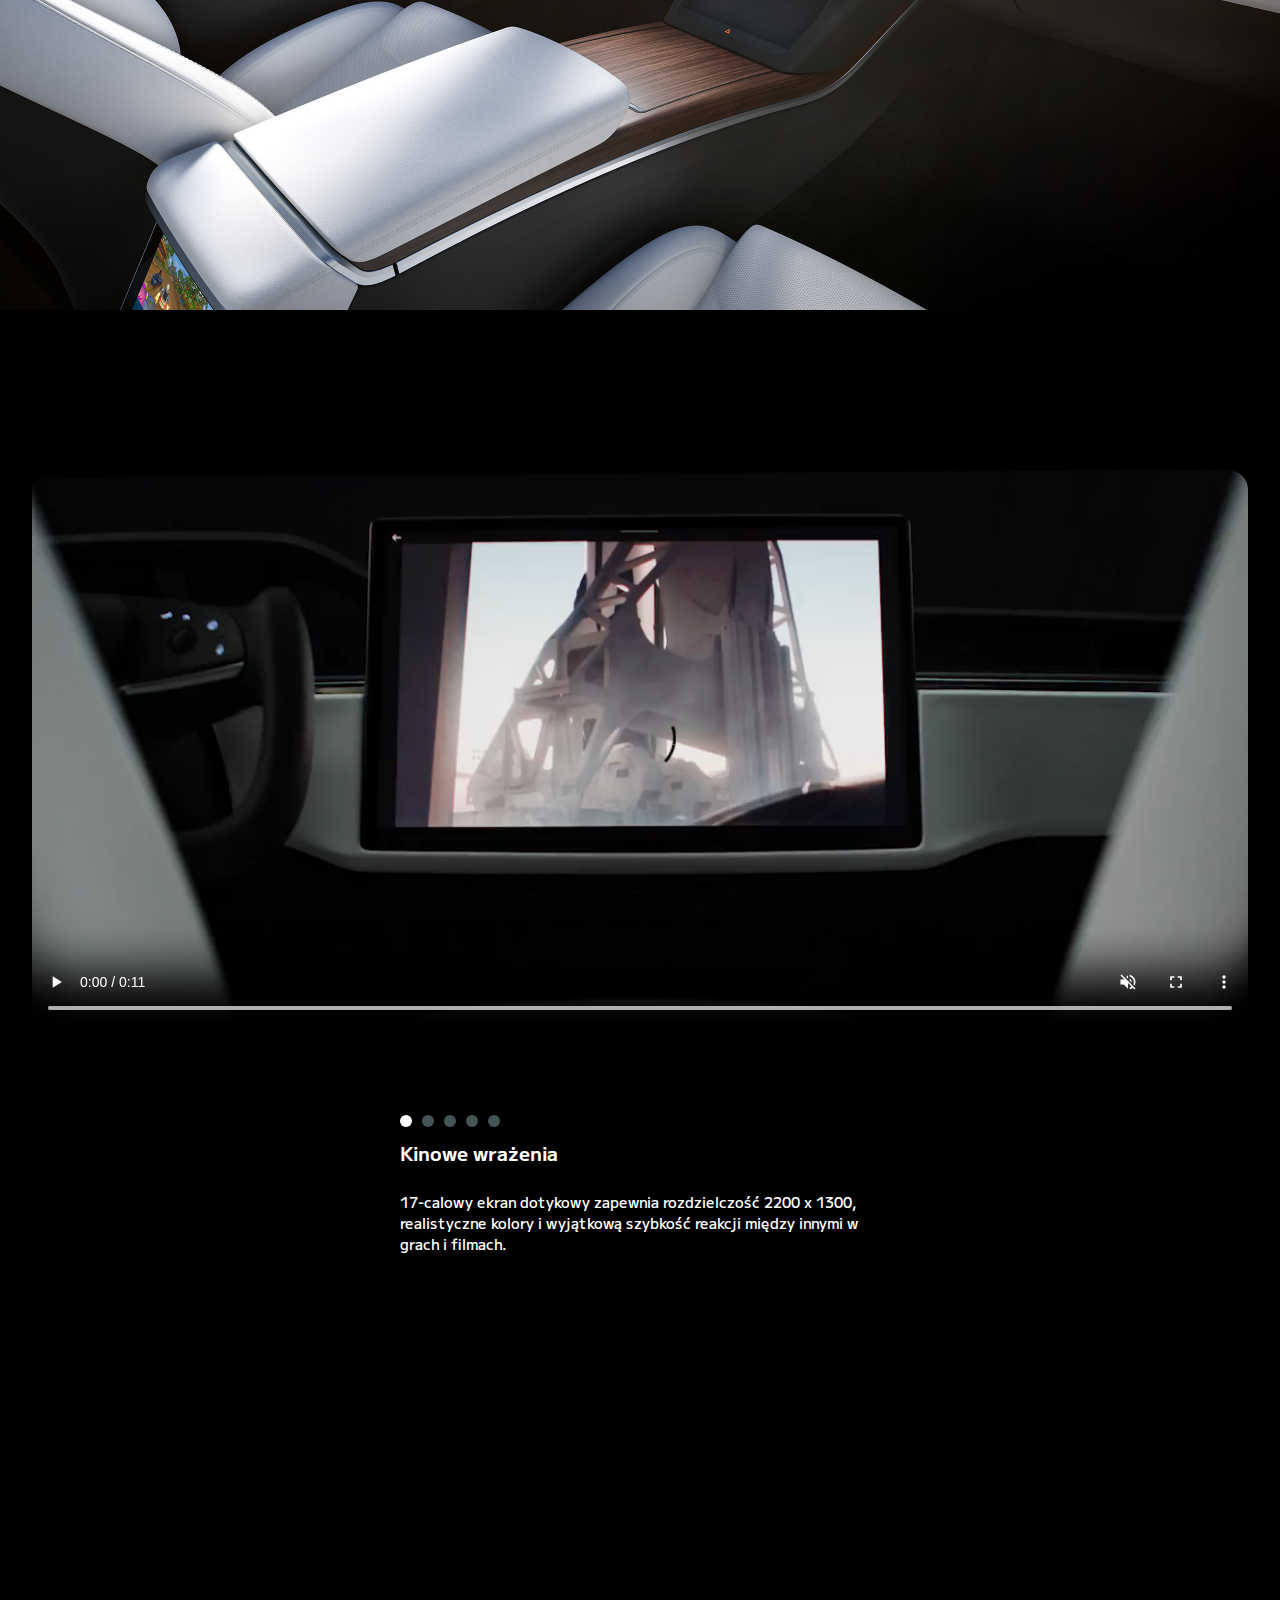
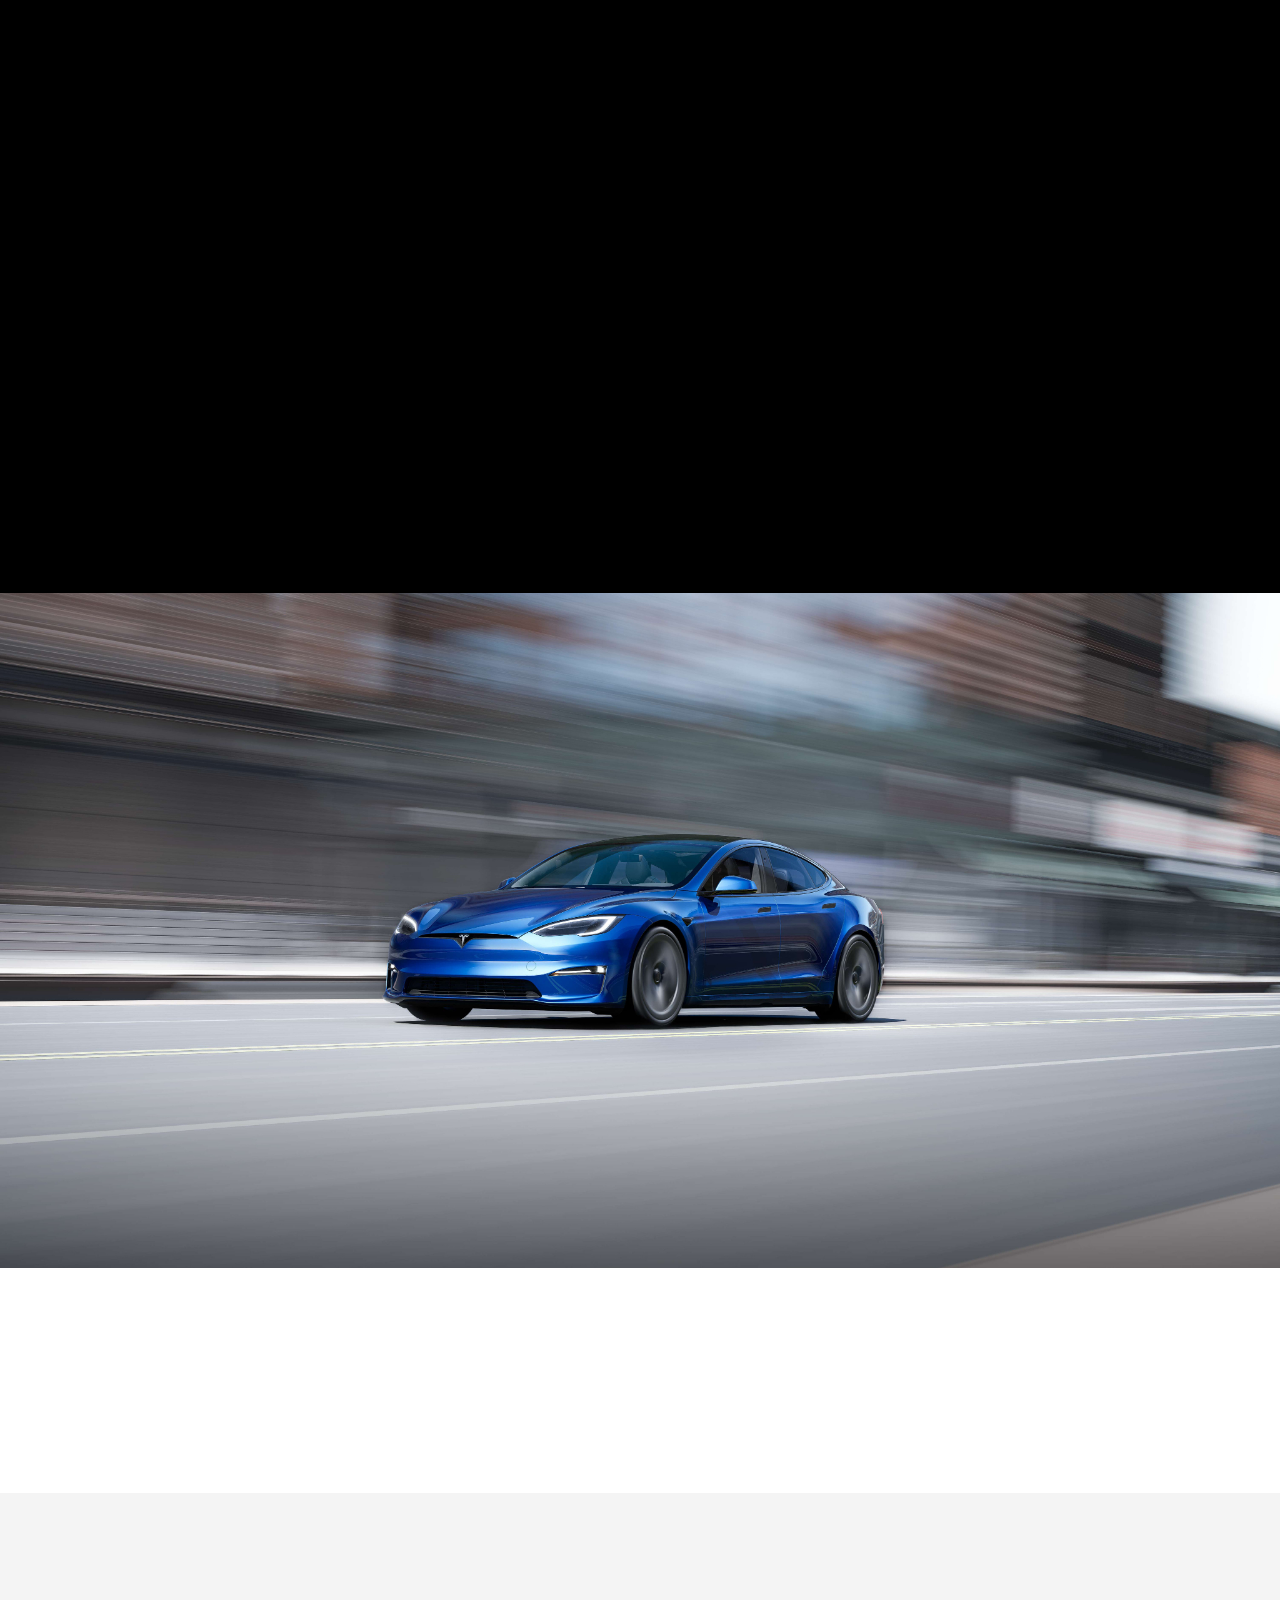
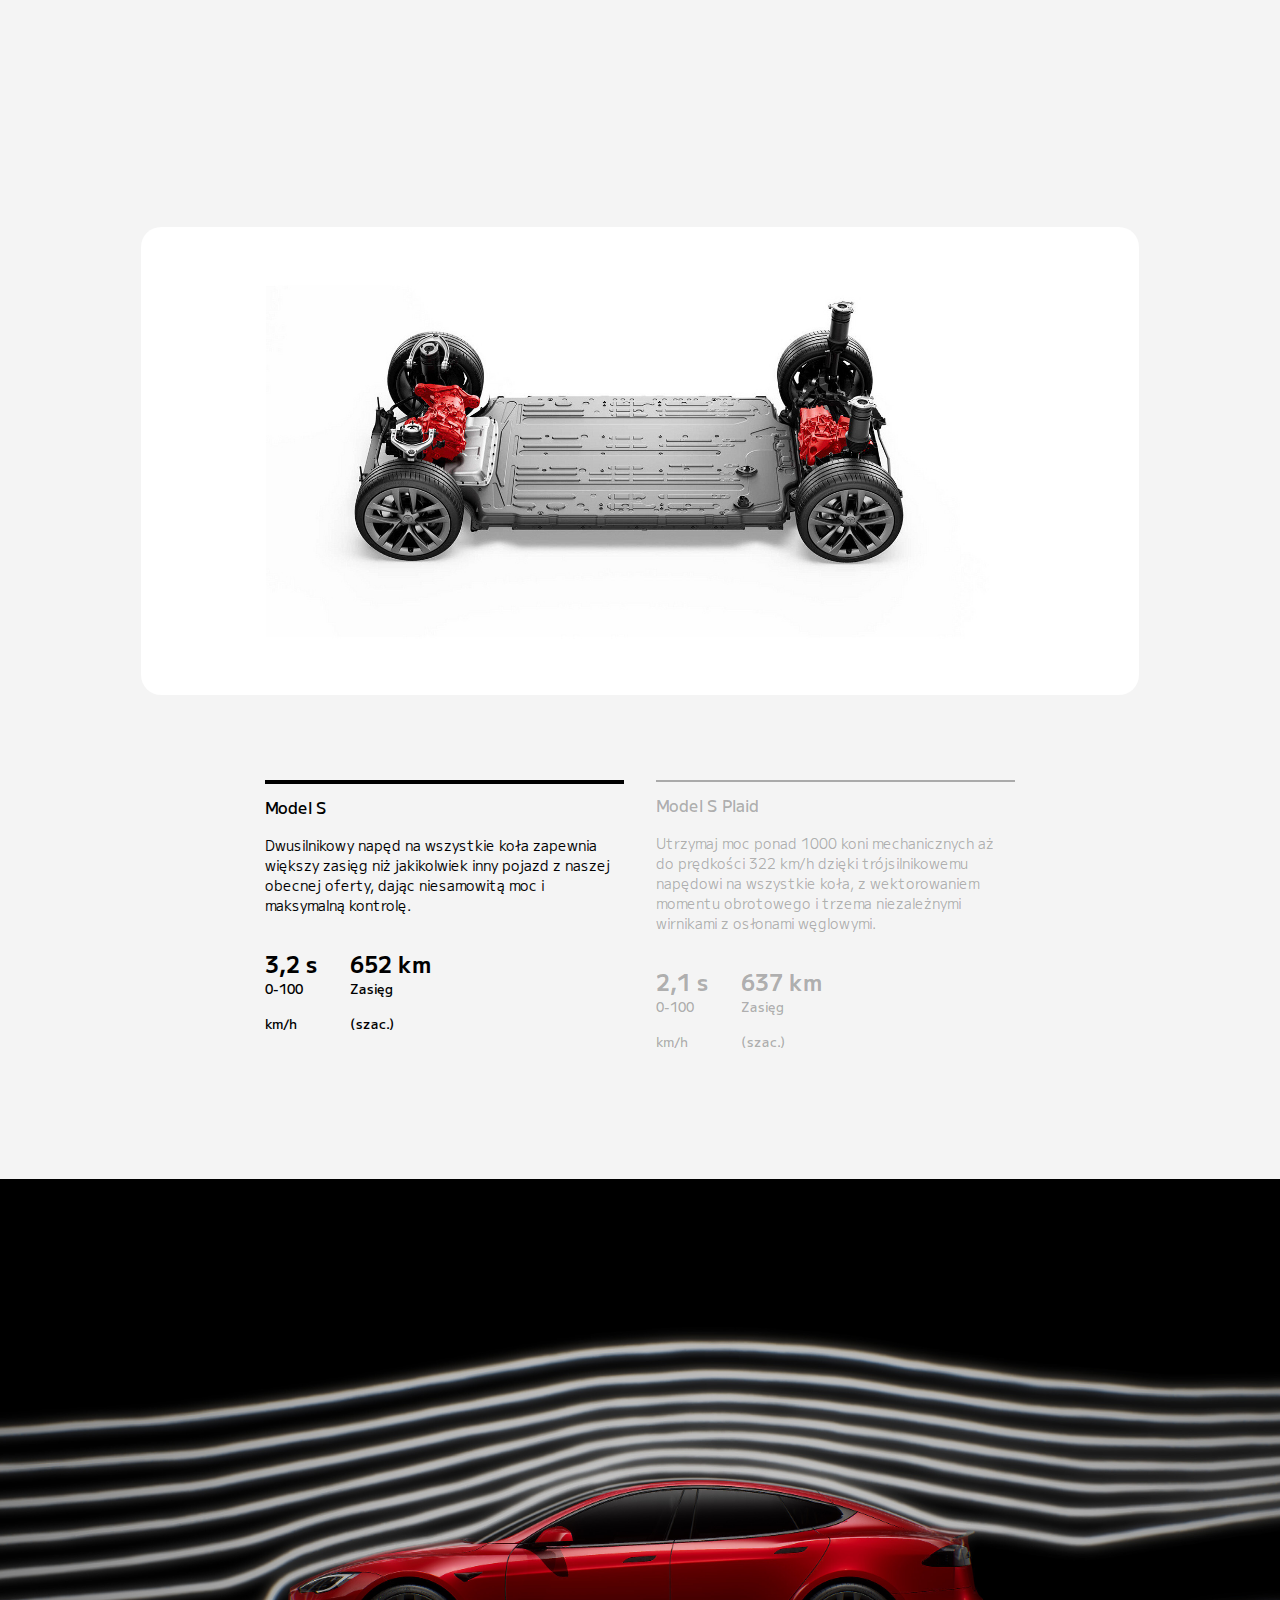
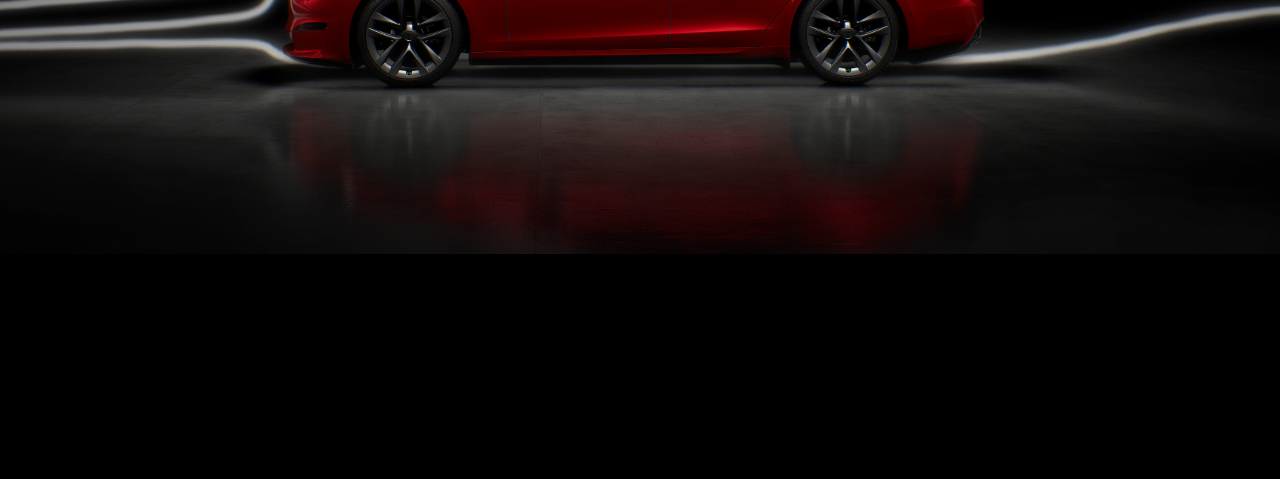
==== commit 6af9b19e: "." ====
--- a/tesla/modelS.html
+++ b/tesla/modelS.html
@@ -191,7 +191,7 @@
     </div>
 </section>
 <div class="chassis">
-    <div class="info">
+    <div class="info reveal">
         <h1>Elektryczny Układ Napędowy</h1>
         <p>Platformy Model S łączą technologie układu napędowego i akumulatorów, zapewniając niezrównany poziom wydajności, 
             zasięgu i efektywności. Nowa architektura modułu i pakietu termicznego umożliwia szybsze ładowanie i zapewnia większą
@@ -237,6 +237,32 @@
         </div>
     </div>
 </div>
+<section class="section-stats dark">
+    <div class="img">
+        <img src="images/Model-S-Exterior-Hero-Desktop-Global.jpg" alt="">
+    </div>
+    <div class="stats-info">
+        <div class="header">
+            <div class="reveal">
+                <span>Nadwozie</span>
+                <h1>Doskonałe Osiągi</h1>
+            </div>
+            <div class="hidden reveal">
+                <p>Z najniższym na świecie współczynnikiem oporu powietrza (zaledwie .208 Cd), Model S został stworzony z myślą o szybkości, 
+                    wytrzymałości i zasięgu. Ulepszona aerodynamika i szersze podwozie zapewniają bardziej efektywną wydajność, dzięki 
+                    czemu możesz szybciej i pewniej pokonywać zakręty.</p>
+            </div>
+            <div class="btn reveal">
+                <a href="">Zamów teraz</a>
+            </div>
+        </div>
+        <div class="description reveal">
+            <p>Z najniższym na świecie współczynnikiem oporu powietrza (zaledwie .208 Cd), Model S został stworzony z myślą o szybkości, 
+                wytrzymałości i zasięgu. Ulepszona aerodynamika i szersze podwozie zapewniają bardziej efektywną wydajność, dzięki czemu
+                możesz szybciej i pewniej pokonywać zakręty.</p>
+        </div>
+    </div>
+</section>
 <script src="select.js"></script>
 <script src="dots.js"></script>
 <script src="aside.js"></script>    
--- a/tesla/modelS.css
+++ b/tesla/modelS.css
@@ -558,8 +558,16 @@
     align-items: center;
 }
 
+.section-stats.dark .stats-info {
+    background-color: #000;
+}
+
 .section-stats .stats-info .header {
     width: 30%;
+}
+
+.section-stats.dark .stats-info .header {
+    color: #fff;
 }
 
 .section-stats .stats-info .header h1 {
@@ -576,6 +584,19 @@
     margin-top: 1.5rem;
 }
 
+.section-stats .stats-info .header .btn {
+    border: 3px solid #000;
+    border-radius: 50px;
+    transition: 0.3s ease;
+    text-align: center;
+    width: 200px;
+    margin-top: 1.5rem;
+}
+
+.section-stats.dark .stats-info .header .btn {
+    border: 3px solid #fff;
+}
+
 .section-stats .stats-info .header .btn a {
     padding: 7px 50px;
     display: block;
@@ -586,6 +607,10 @@
     font-weight: 500;
 }
 
+.section-stats.dark .stats-info .header .btn a {
+    color: #fff;
+}
+
 .section-stats .stats-info .header .hidden{
     display: none;
 }
@@ -594,8 +619,16 @@
     background-color: #000;
 }
 
+.section-stats.dark .stats-info .header .btn:hover {
+    background-color: #fff;
+}
+
 .section-stats .stats-info .header .btn:hover a{
     color: #fff;
+}
+
+.section-stats.dark .stats-info .header .btn:hover a{
+    color: #000;
 }
 
 .section-stats .stats-info .description {
@@ -604,7 +637,11 @@
 }
 
 .section-stats .stats-info .description p {
-    font-size: 14px;
+    font-size: 15px;
+}
+
+.section-stats.dark .stats-info .description p {
+    color: #fff;
 }
 
 @media (max-width: 900px) {
@@ -670,9 +707,13 @@
 .chassis .models .model-box {
     width: 32%;
     border-top: 2px solid rgba(0,0,0,0.3);
-    margin-right: 2rem;
     padding-top: 0.7rem;
     transition: 0.3s ease-in-out;
+    cursor: pointer;
+}
+
+.chassis .models .model-box:nth-child(1) {
+    margin-right: 2rem;
 }
 
 .chassis .models .model-box.active {
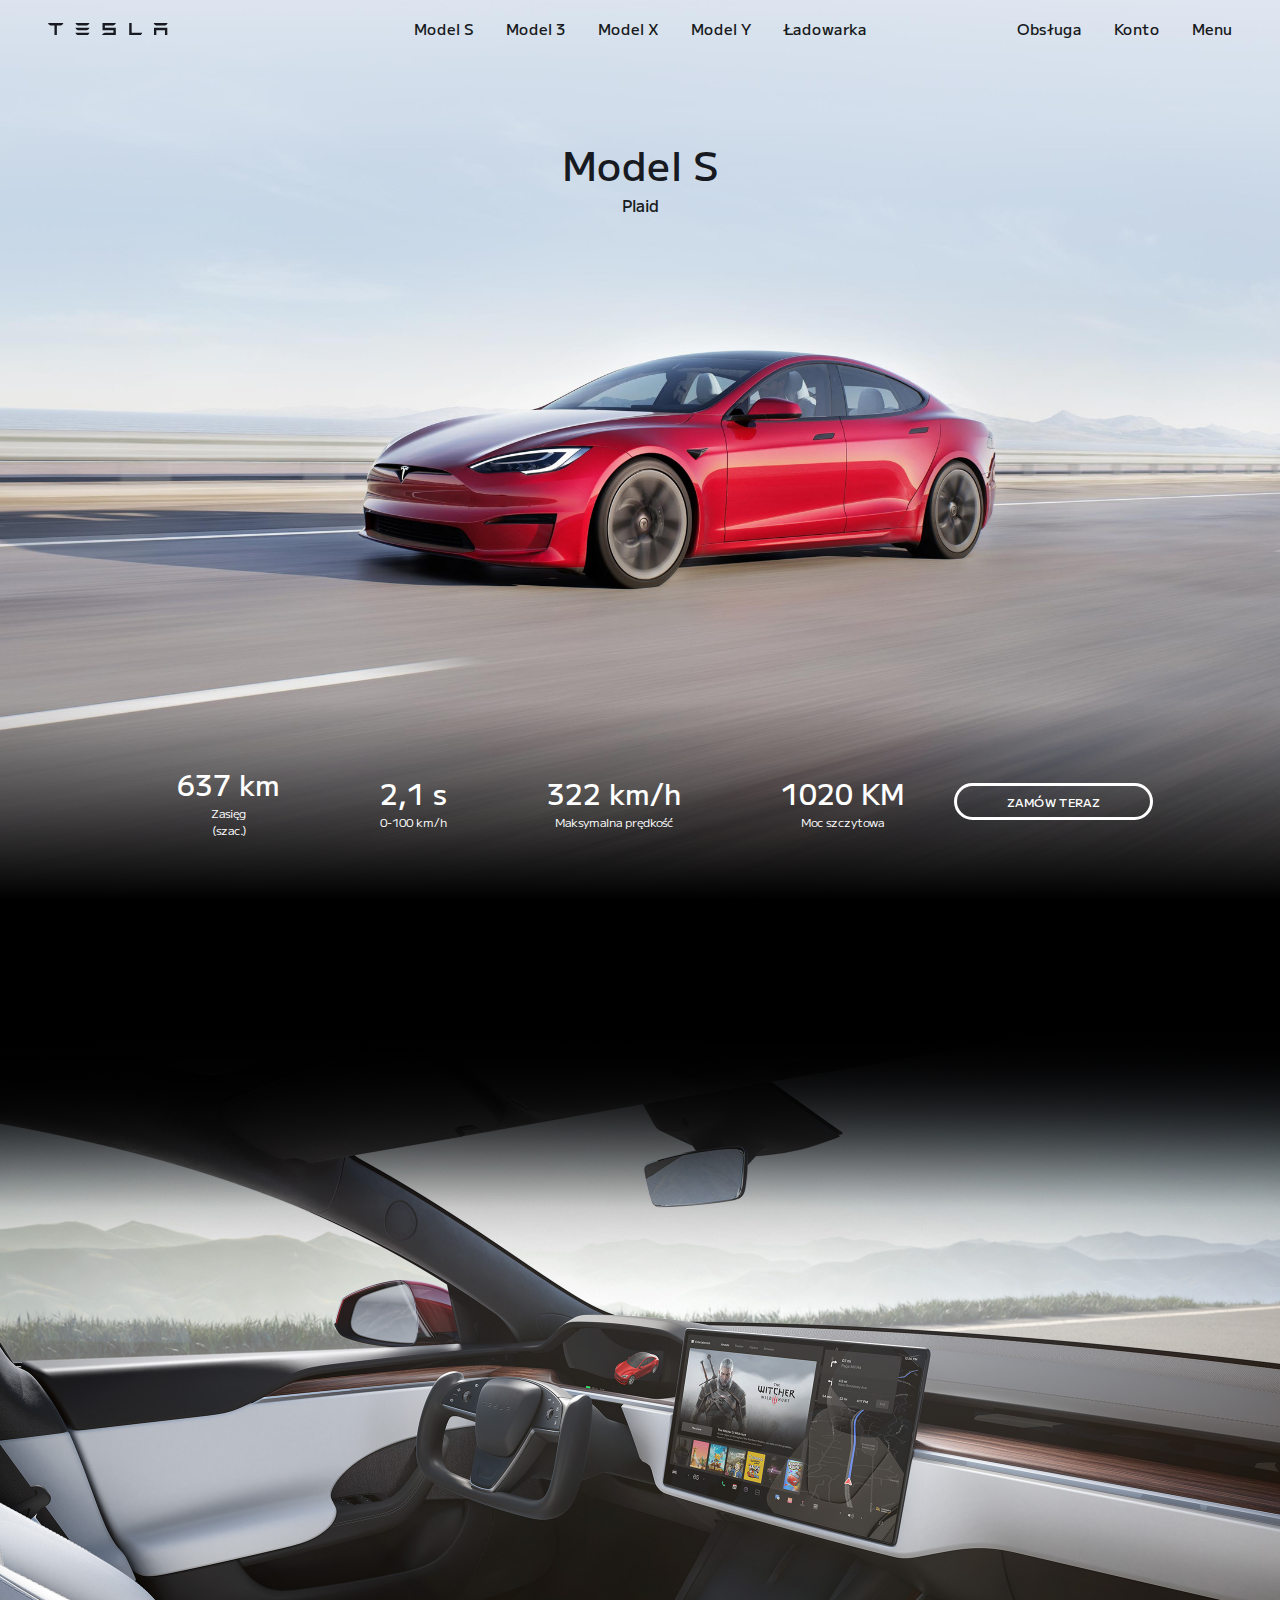
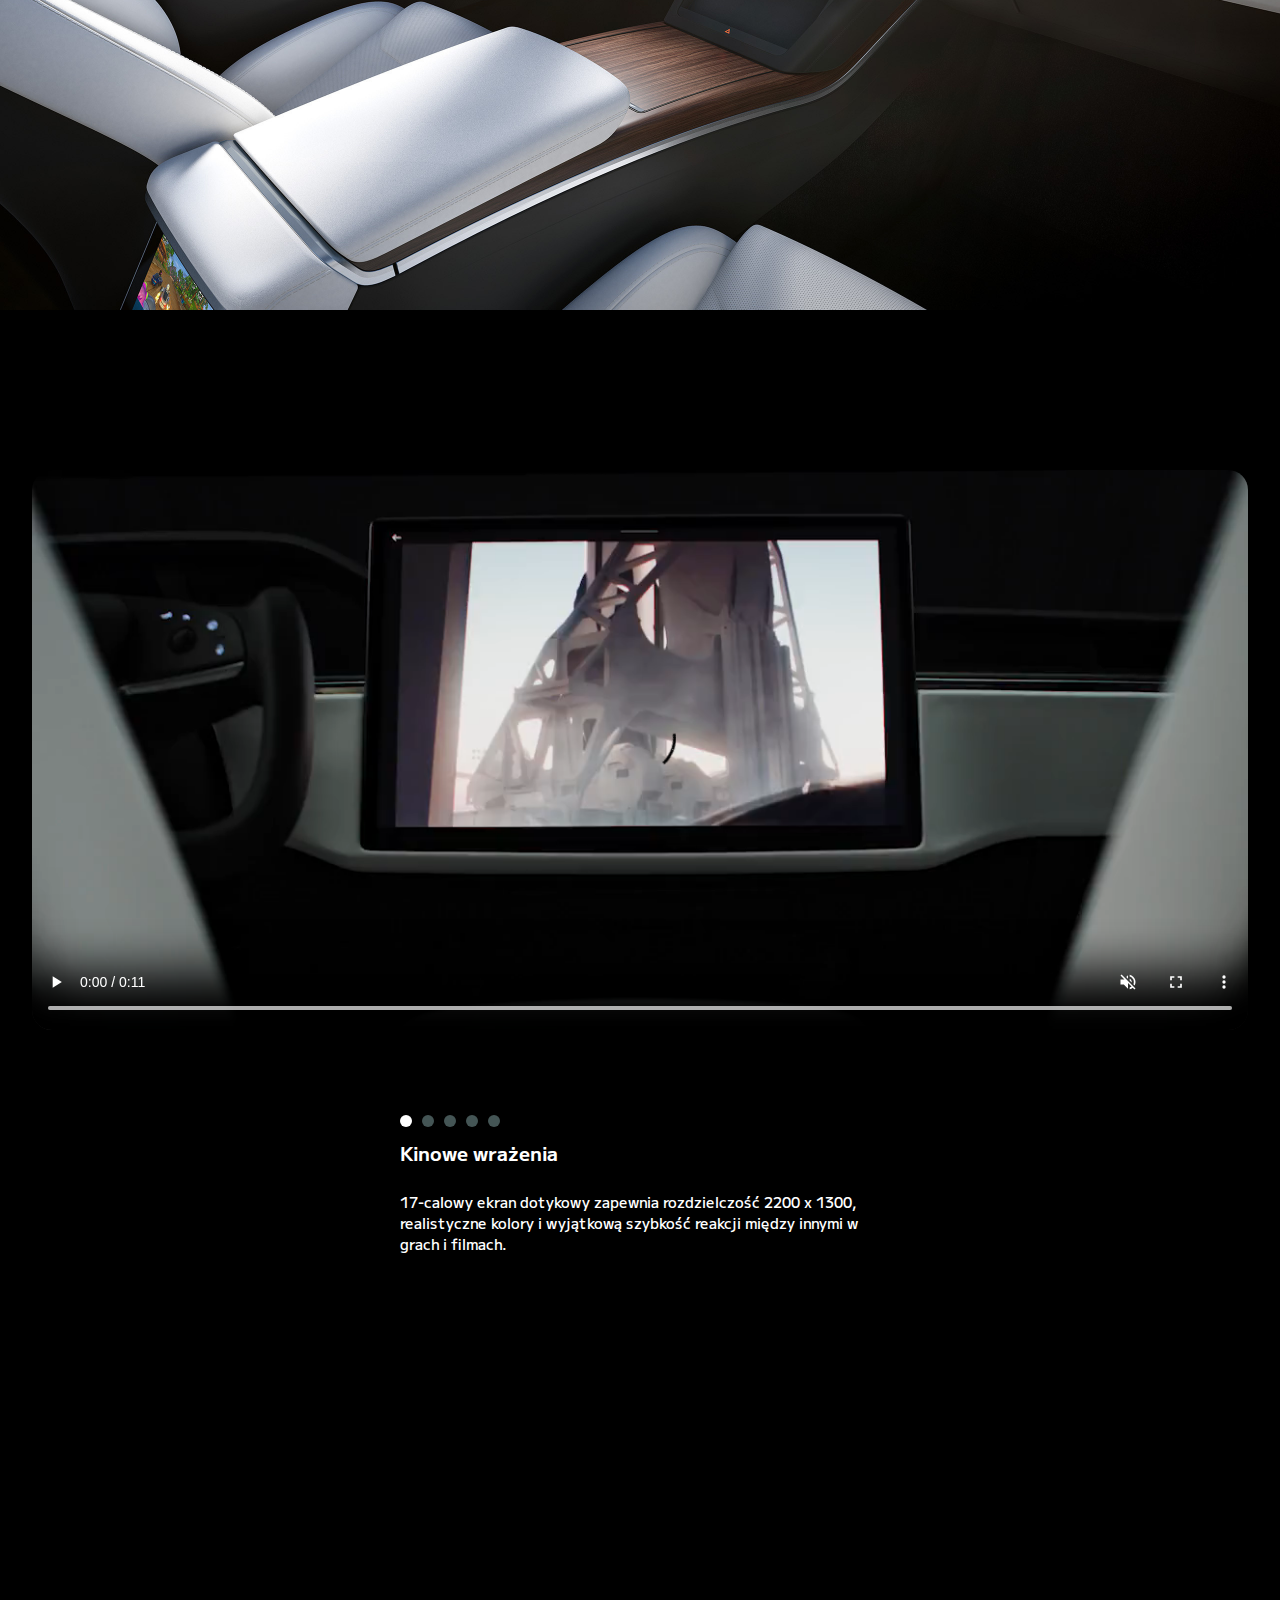
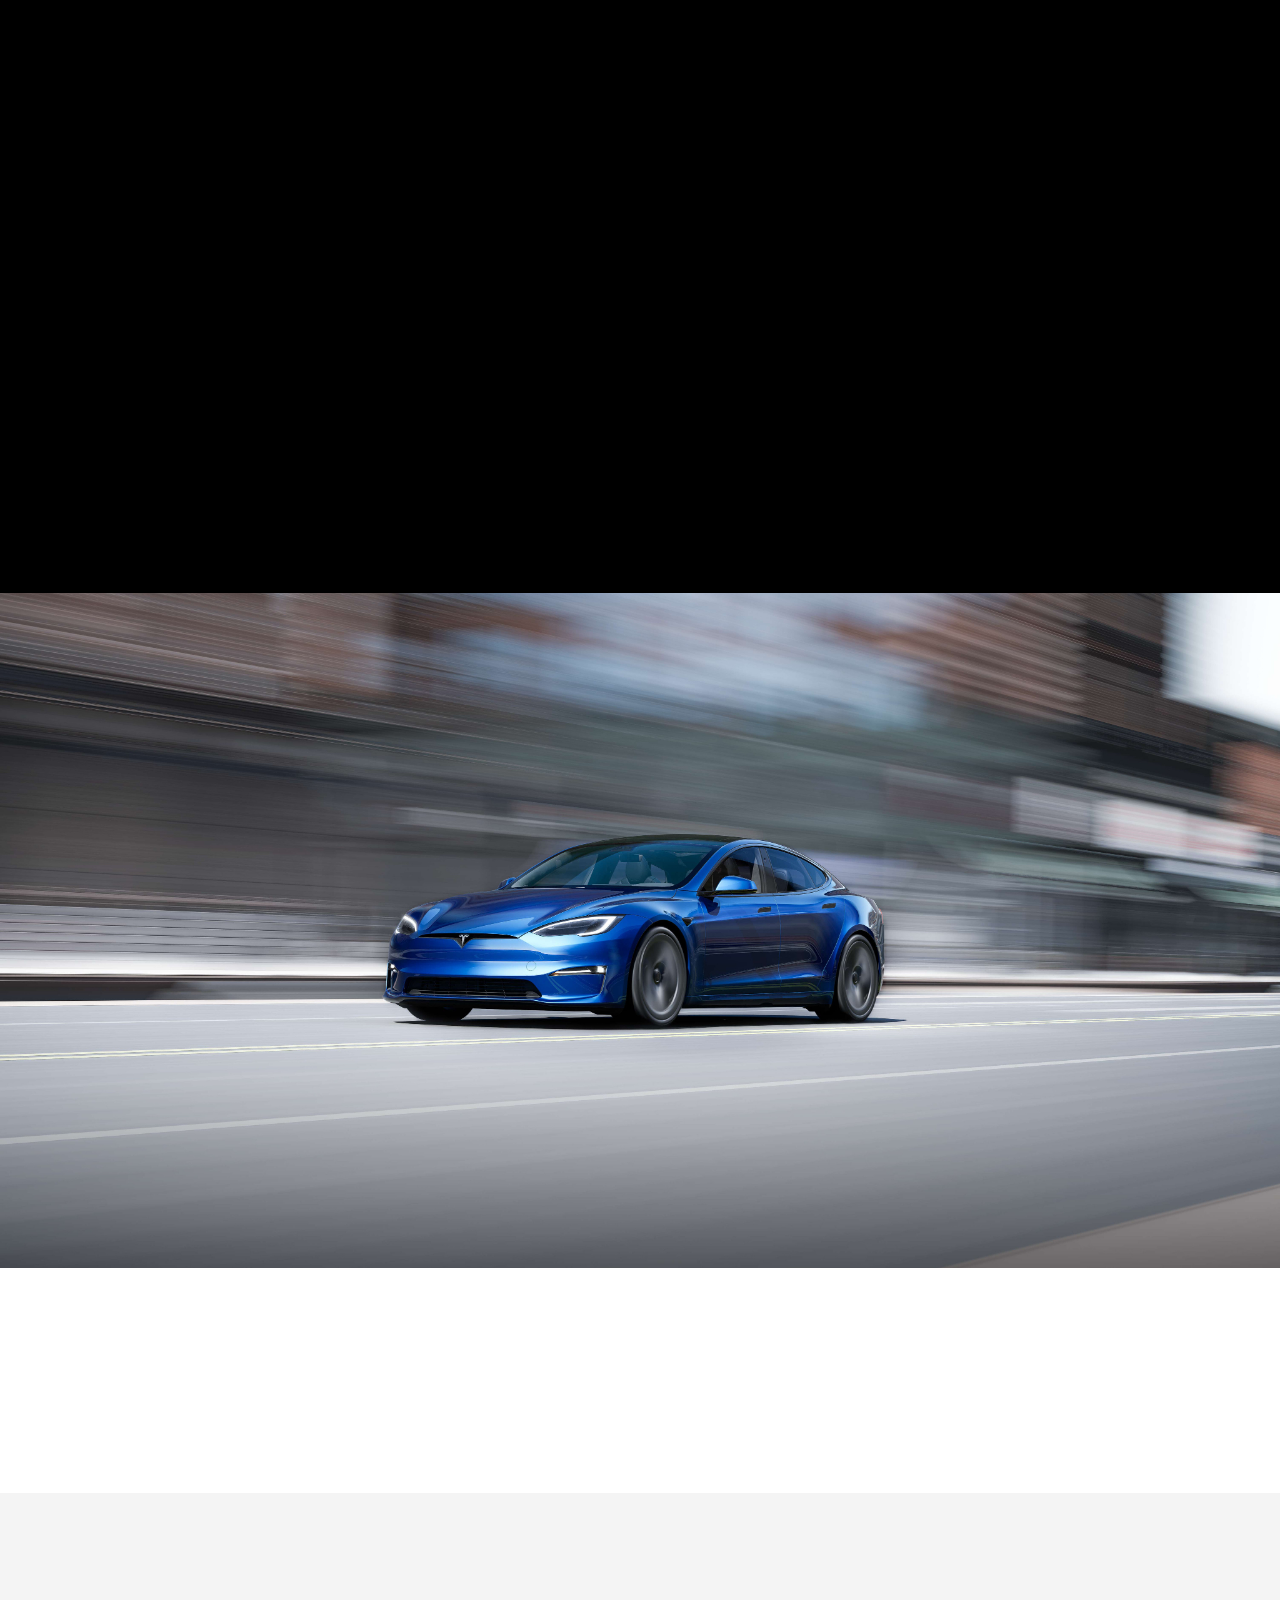
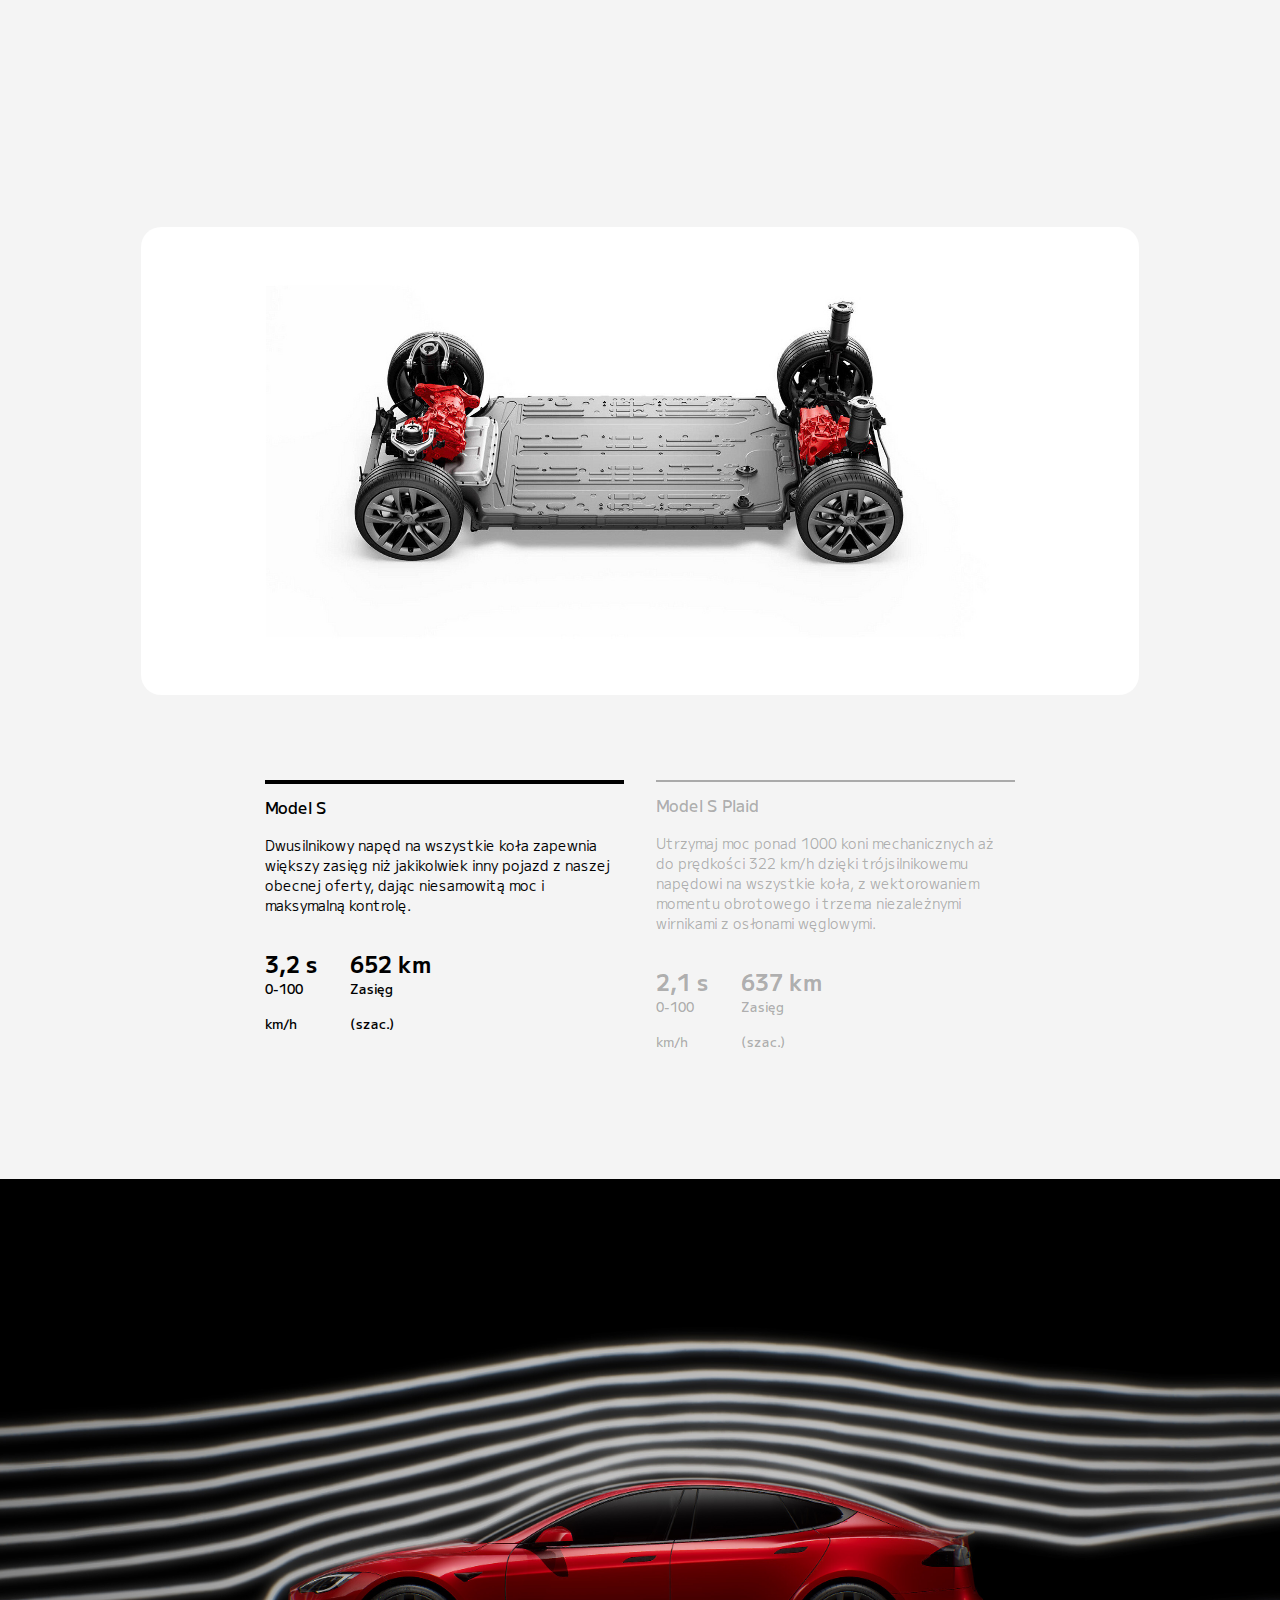
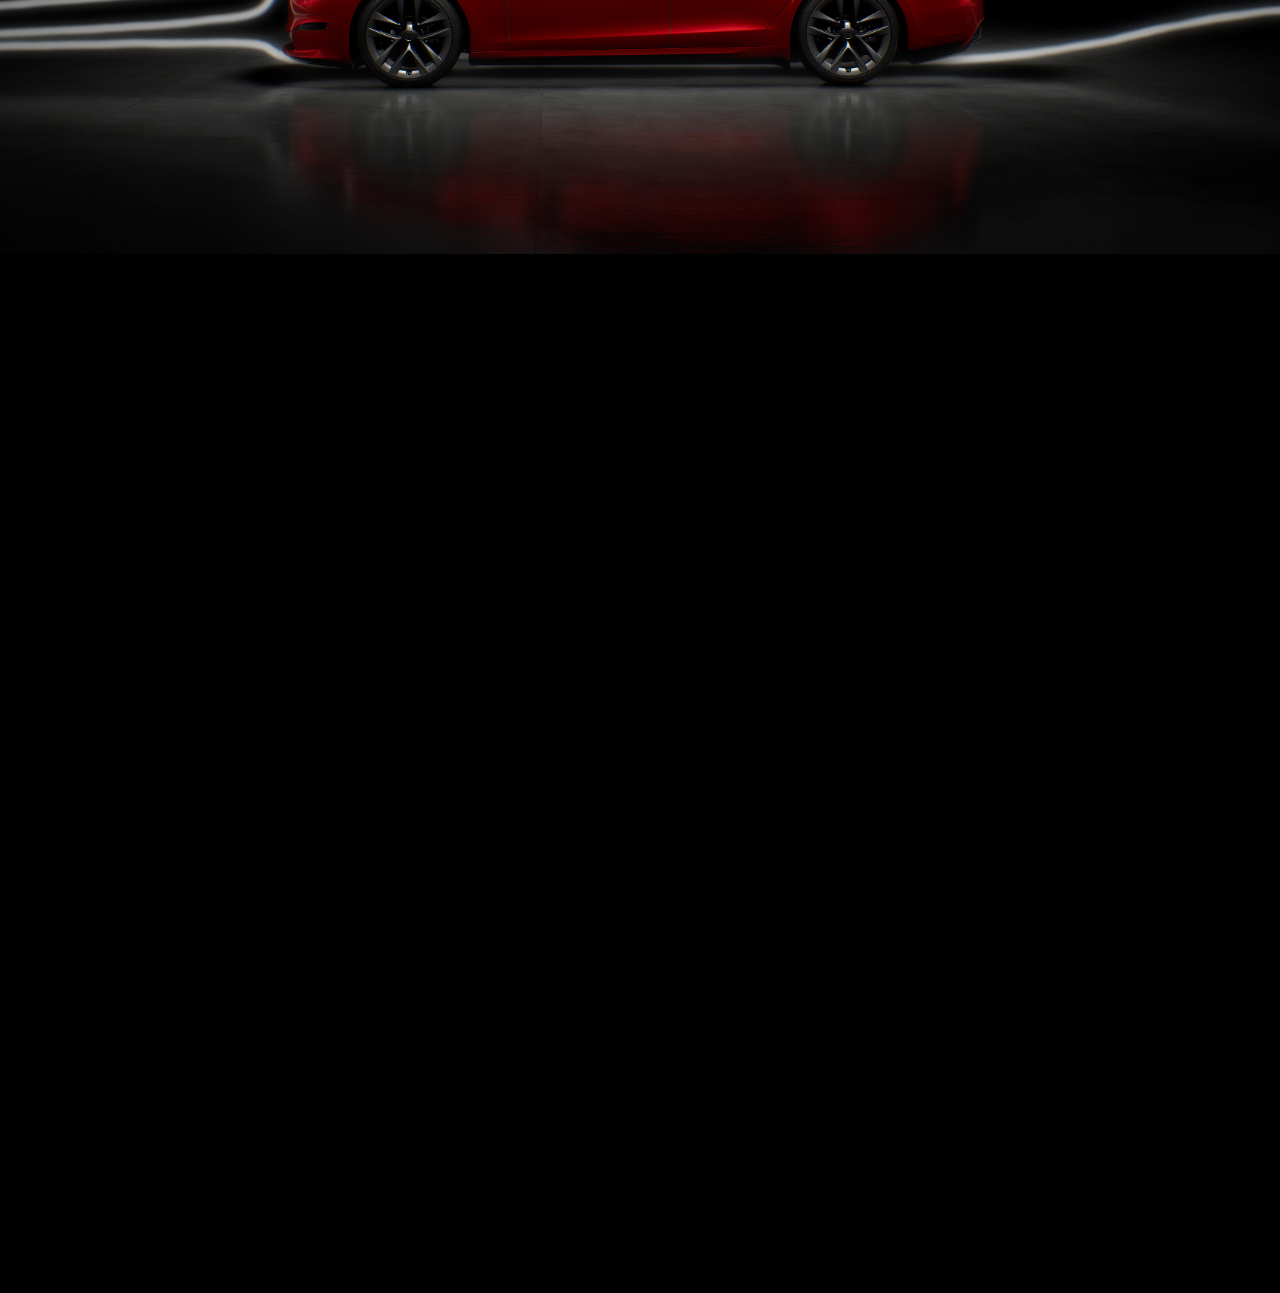
==== commit f3d6f4e7: "." ====
--- a/tesla/modelS.html
+++ b/tesla/modelS.html
@@ -263,6 +263,39 @@
         </div>
     </div>
 </section>
+    <div class="tiles-container reverse dark" style="padding-top: 5rem;">
+        <div class="columns content right">
+            <div class="content-container reveal">
+                <h1>Pozostań w kontakcie</h1>
+                <p>Błyskawicznie łącz się z wieloma urządzeniami za pomocą Bluetooth lub szybko ładuj urządzenia z funkcją ładowania bezprzewodowego i portu USB-C 36W.</p>
+            </div>
+        </div>
+        <div class="columns image reveal">
+            <img src="images/Model-S-Exterior-Grid-A-Desktop-Mobile-Global_1.jpg" alt="tile1">
+        </div>
+    </div>
+    <div class="tiles-container dark">
+        <div class="columns image reveal">
+            <img src="images/Model-S-Exterior-Grid-B-Desktop-Mobile-Global_1.jpg" alt="tile2">
+        </div>
+        <div class="columns content left">
+            <div class="content-container reveal">
+                <h1>Dźwięk przestrzenny</h1>
+                <p>22-głośnikowy, 960-watowy system audio z aktywnym wyciszaniem hałasu drogowego zapewnia wciągający dźwięk i studyjną jakość dźwięku.</p>
+            </div>
+        </div>
+    </div>
+    <div class="tiles-container reverse dark" style="padding-bottom: 5rem;">
+        <div class="columns content right">
+            <div class="content-container reveal">
+                <h1>Miejsce na Wszystko</h1>
+                <p>Dzięki przedniemu i tylnemu bagażnikowi oraz składanym na płasko siedzeniom możesz zmieścić w samochodzie rower i walizkę bez zdejmowania koła.</p>
+            </div>
+        </div>
+        <div class="columns image reveal">
+            <img src="images/Model-S-Exterior-Grid-C-Desktop-Mobile-Global_1.jpg" alt="tile3">
+        </div>
+    </div>
 <script src="select.js"></script>
 <script src="dots.js"></script>
 <script src="aside.js"></script>    
--- a/tesla/modelS.css
+++ b/tesla/modelS.css
@@ -390,6 +390,7 @@
     justify-content: center;
     align-items: center;
     background-color: #000;
+    padding: 0 1rem;
 }
 
 .tiles-container .columns {
@@ -411,6 +412,7 @@
     .tiles-container {
         flex-direction: column;
         width: 100%;
+        padding: 0;
     }
 
     .reverse {
@@ -440,12 +442,6 @@
     display: block;
 }
 
-.tiles-container .content {
-    display: flex;
-    justify-content: center;
-    align-items: center;
-} 
-
 .tiles-container .content .content-container {
     color: #fff;
     font-weight: 500;
@@ -463,17 +459,33 @@
     padding-left: 8rem;
 }
 
+.tiles-container.dark .right {
+    padding: 0 8rem 0 0;
+}
+
 .tiles-container .left {
     padding-right: 8rem;
+}
+
+.tiles-container.dark .left {
+    padding: 0 0 0 8rem;
 }
 
 @media (max-width: 720px) {
     .tiles-container .right {
         padding-left: 0rem;
     }
+
+    .tiles-container.dark .right {
+        padding-right: 0rem;
+    }
     
     .tiles-container .left {
         padding-right: 0rem;
+    }
+
+    .tiles-container.dark .left {
+        padding-left: 0rem;
     }
 }
 
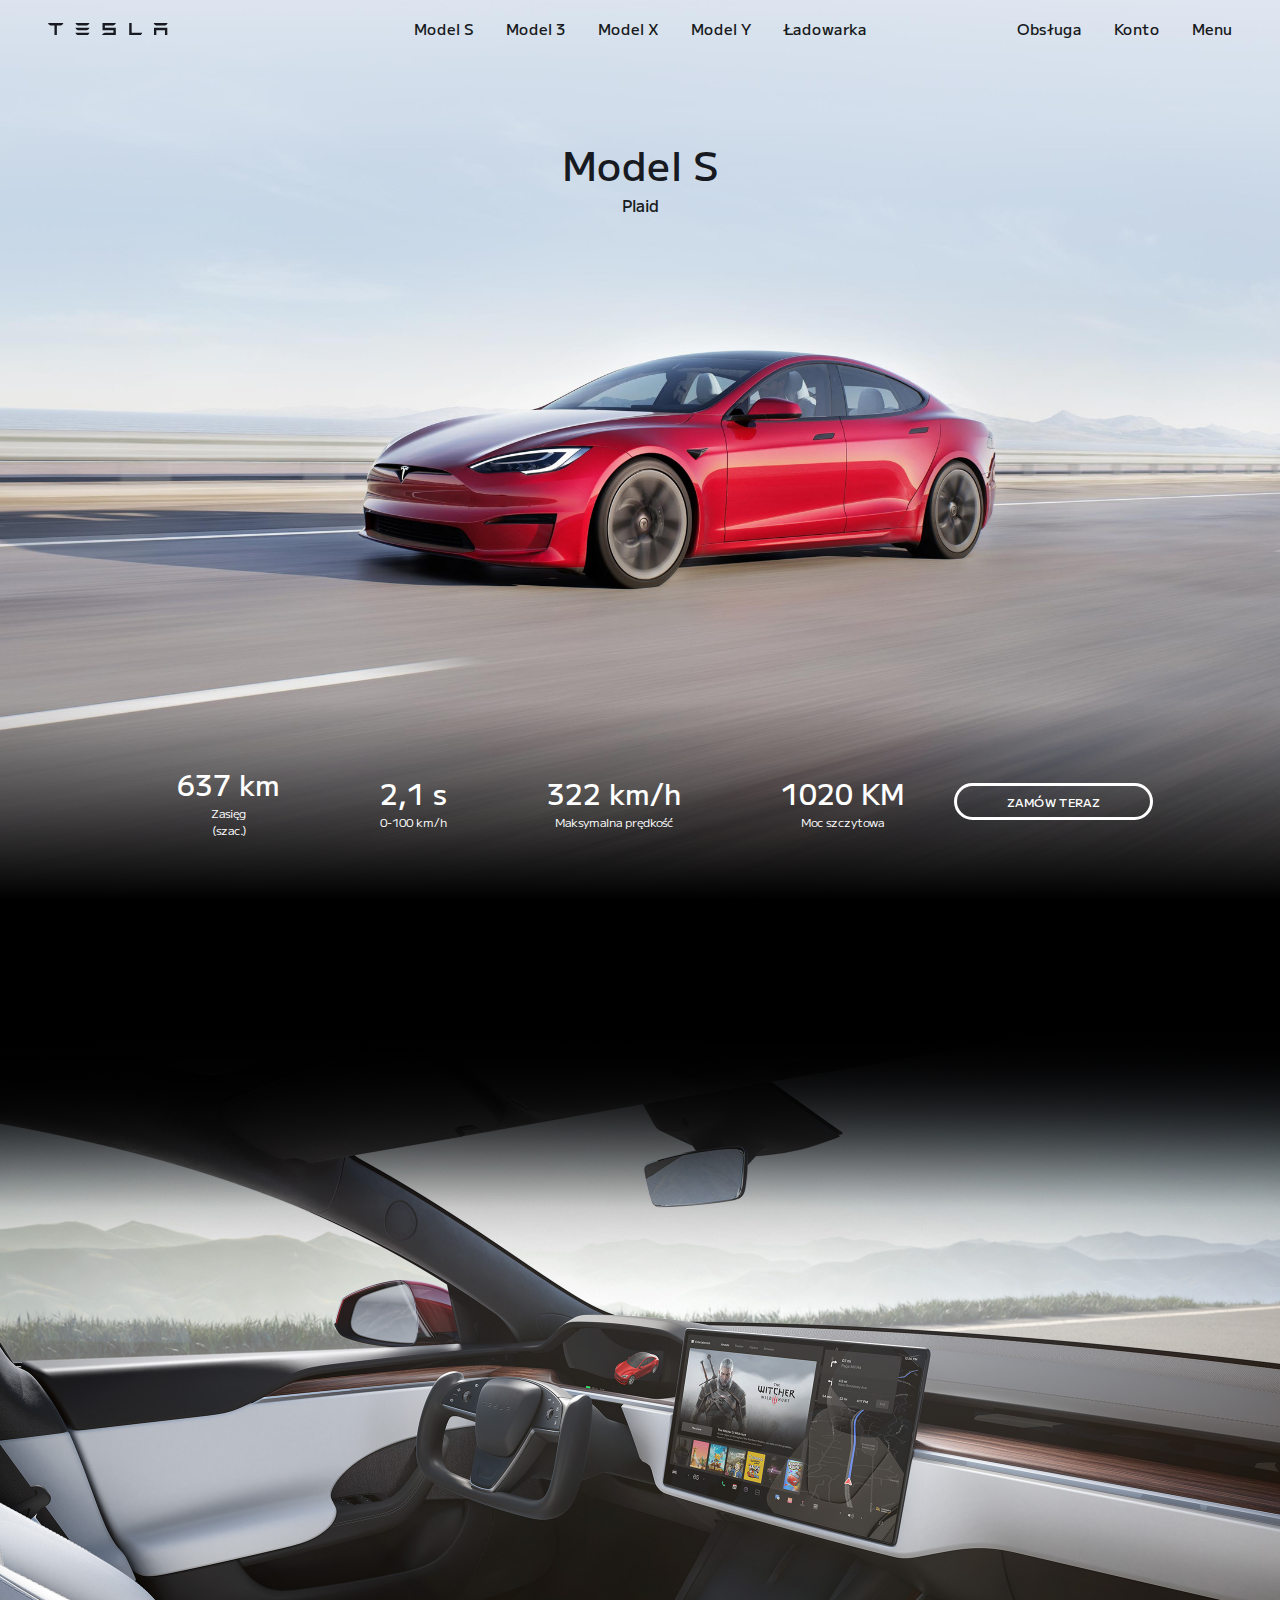
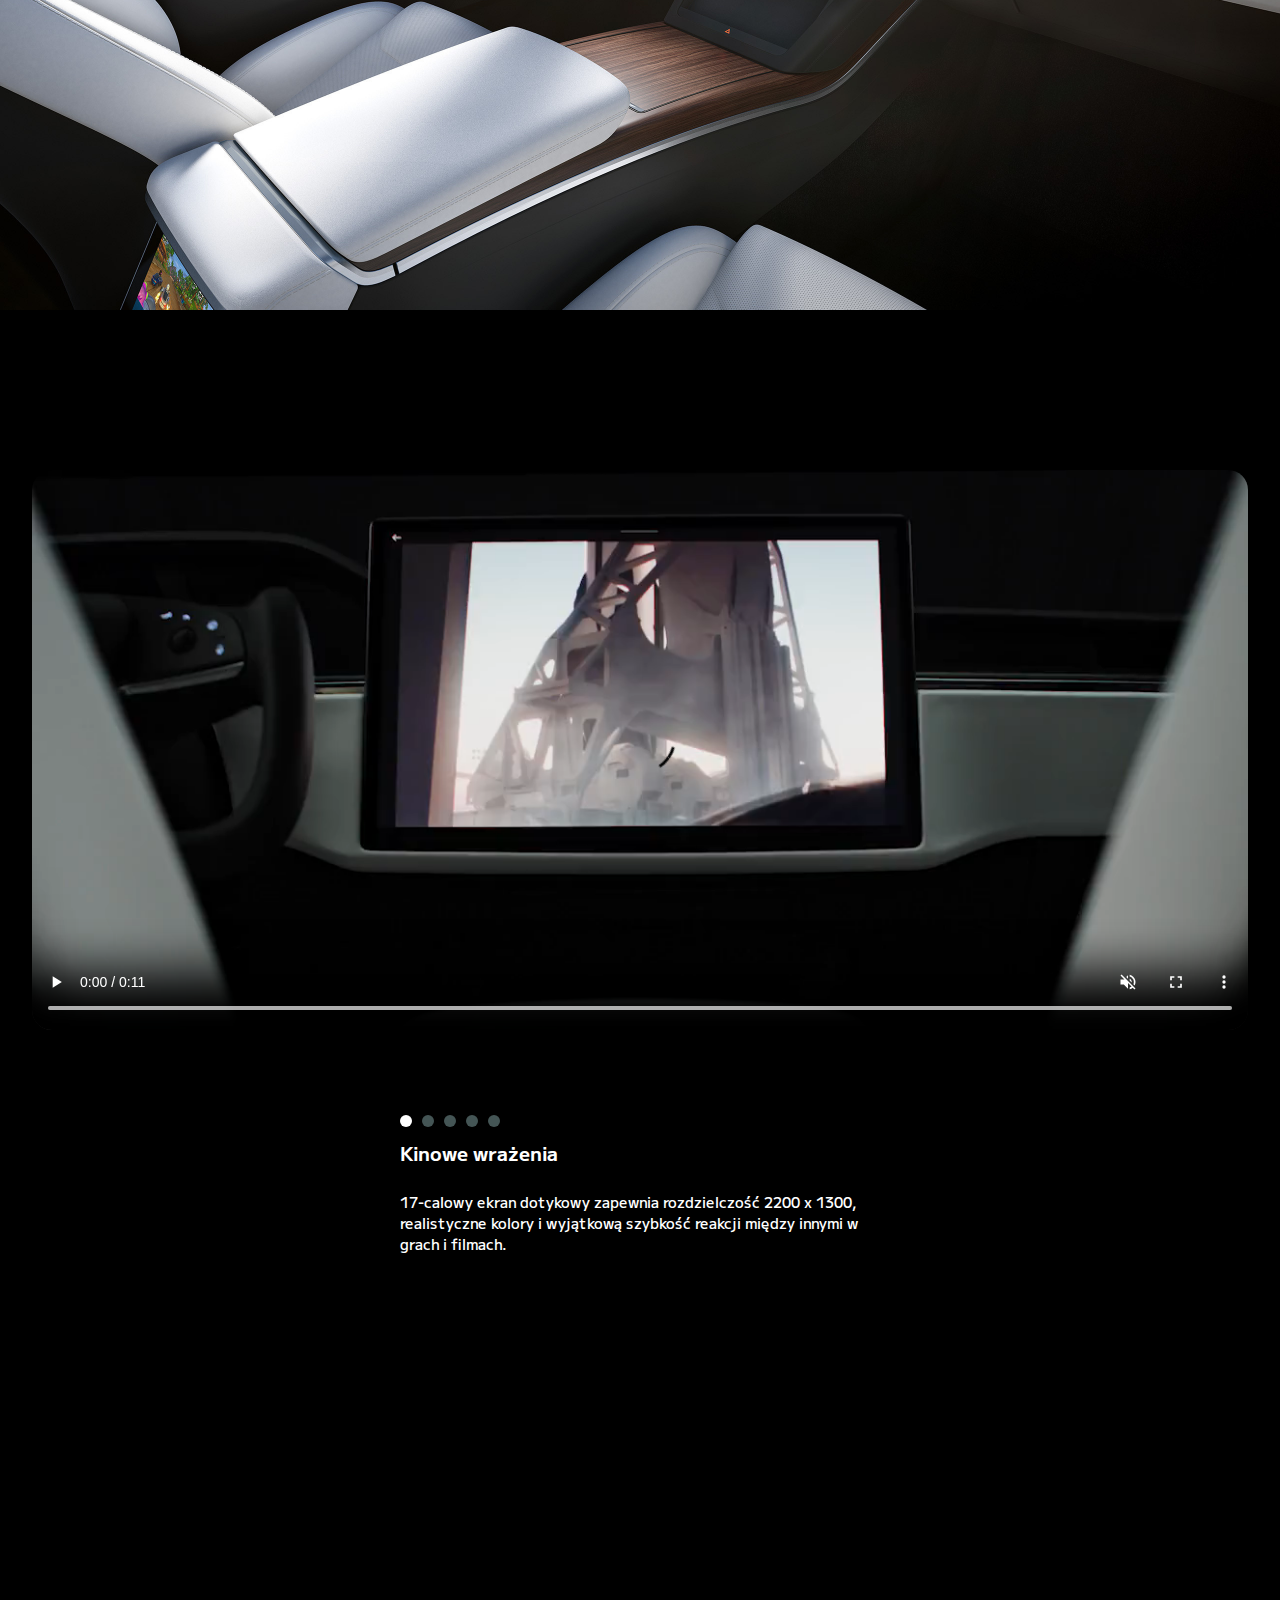
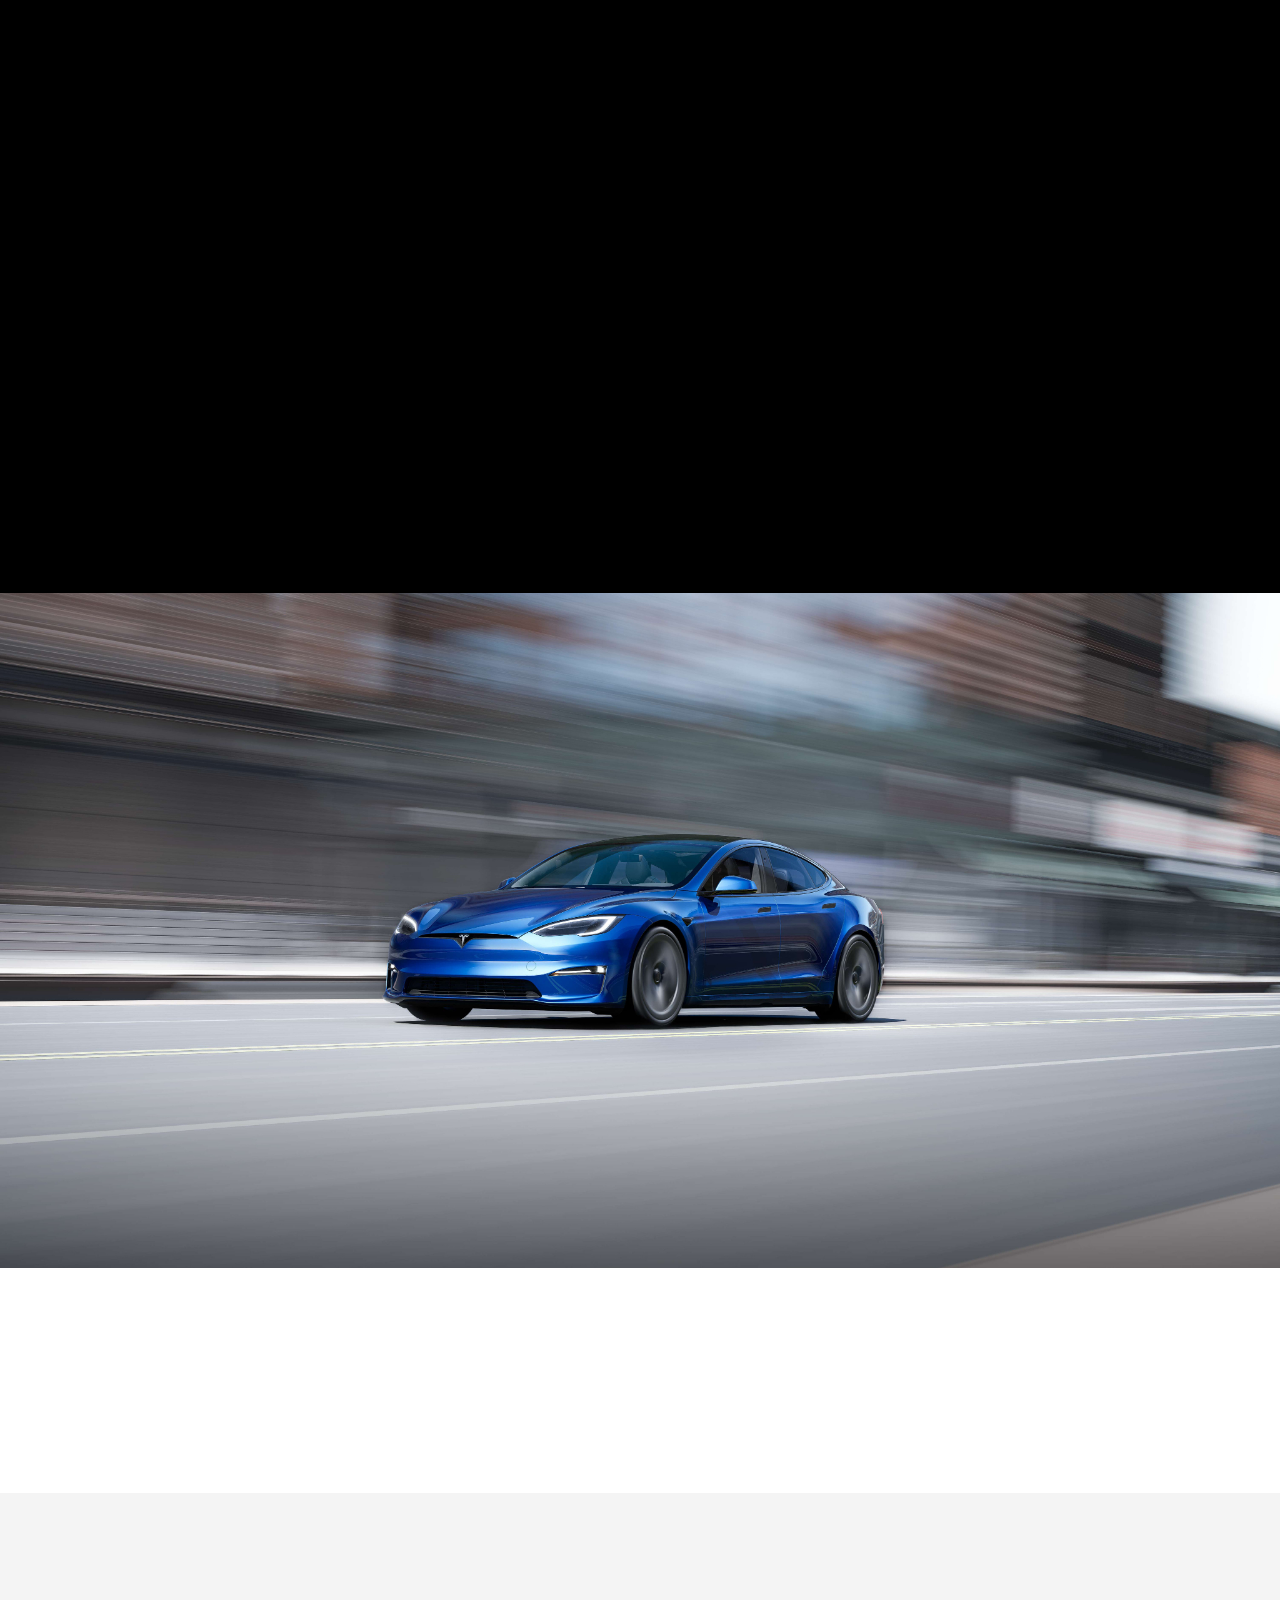
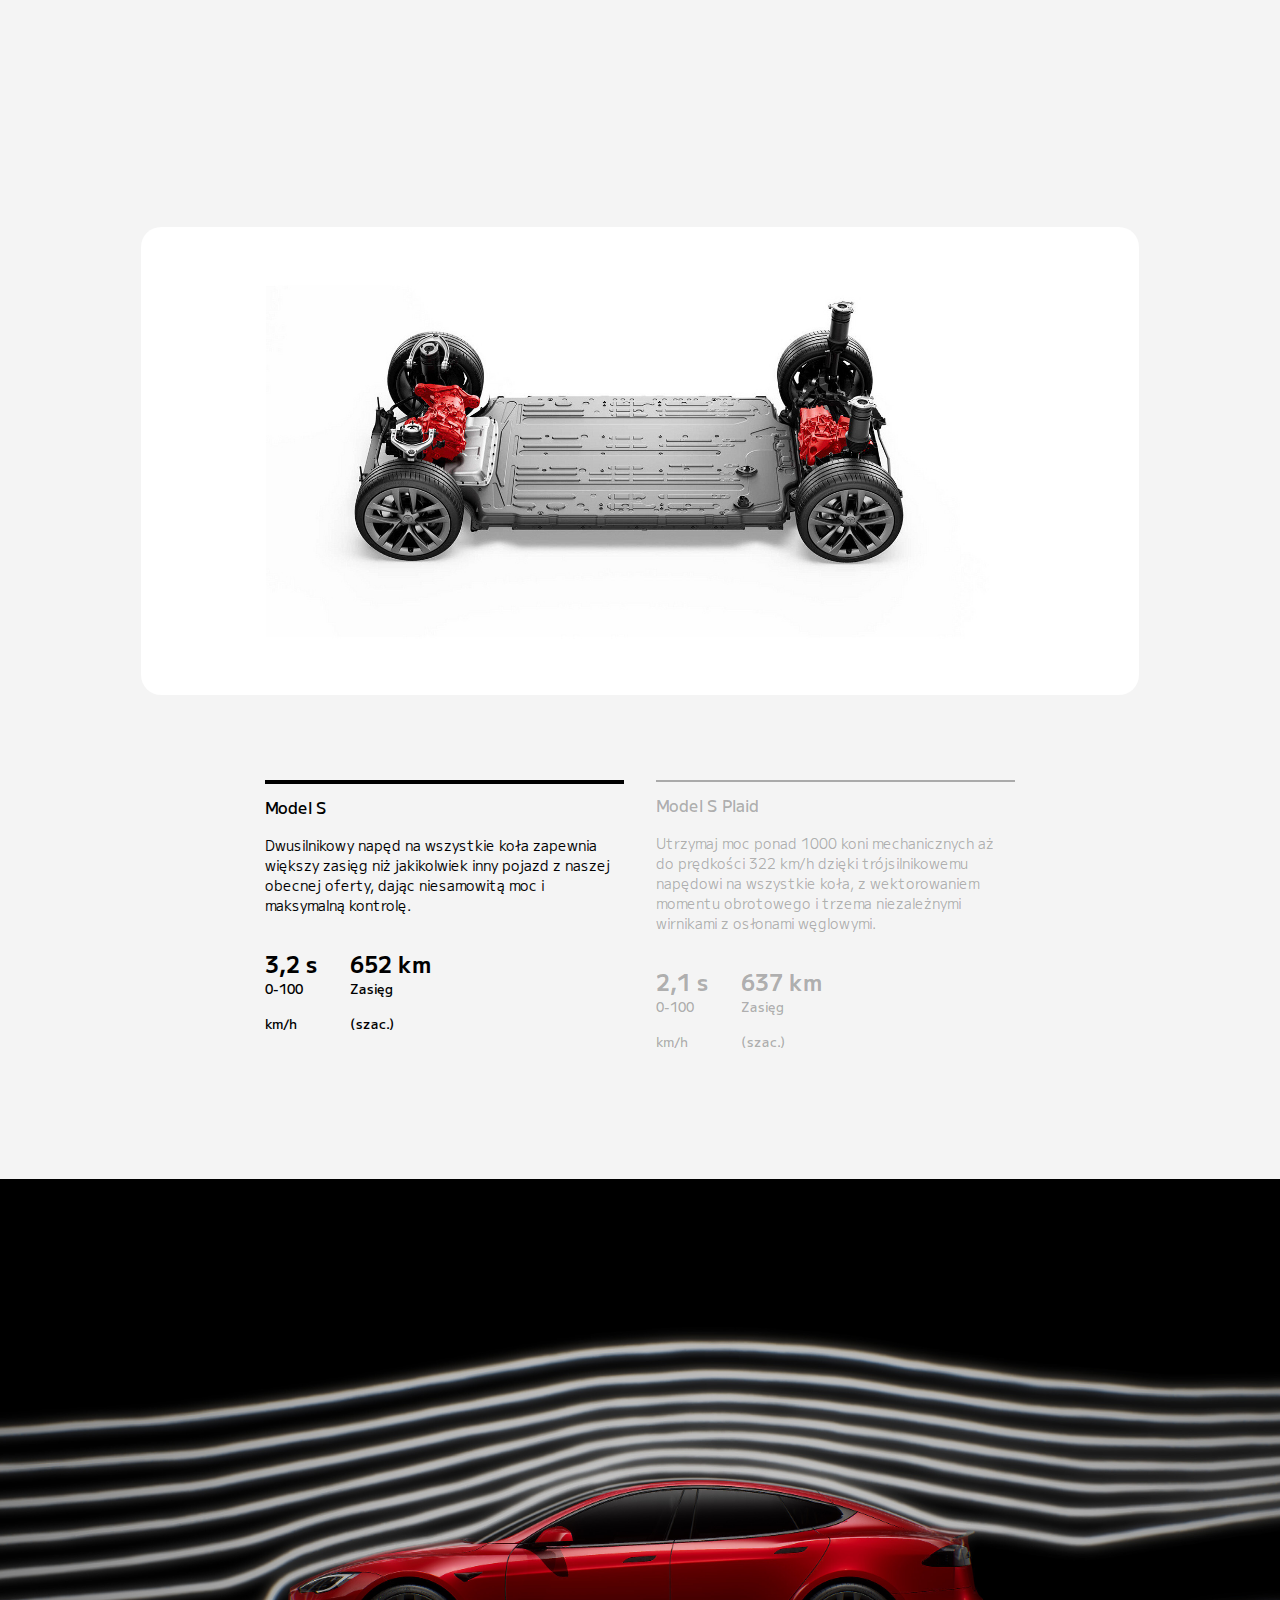
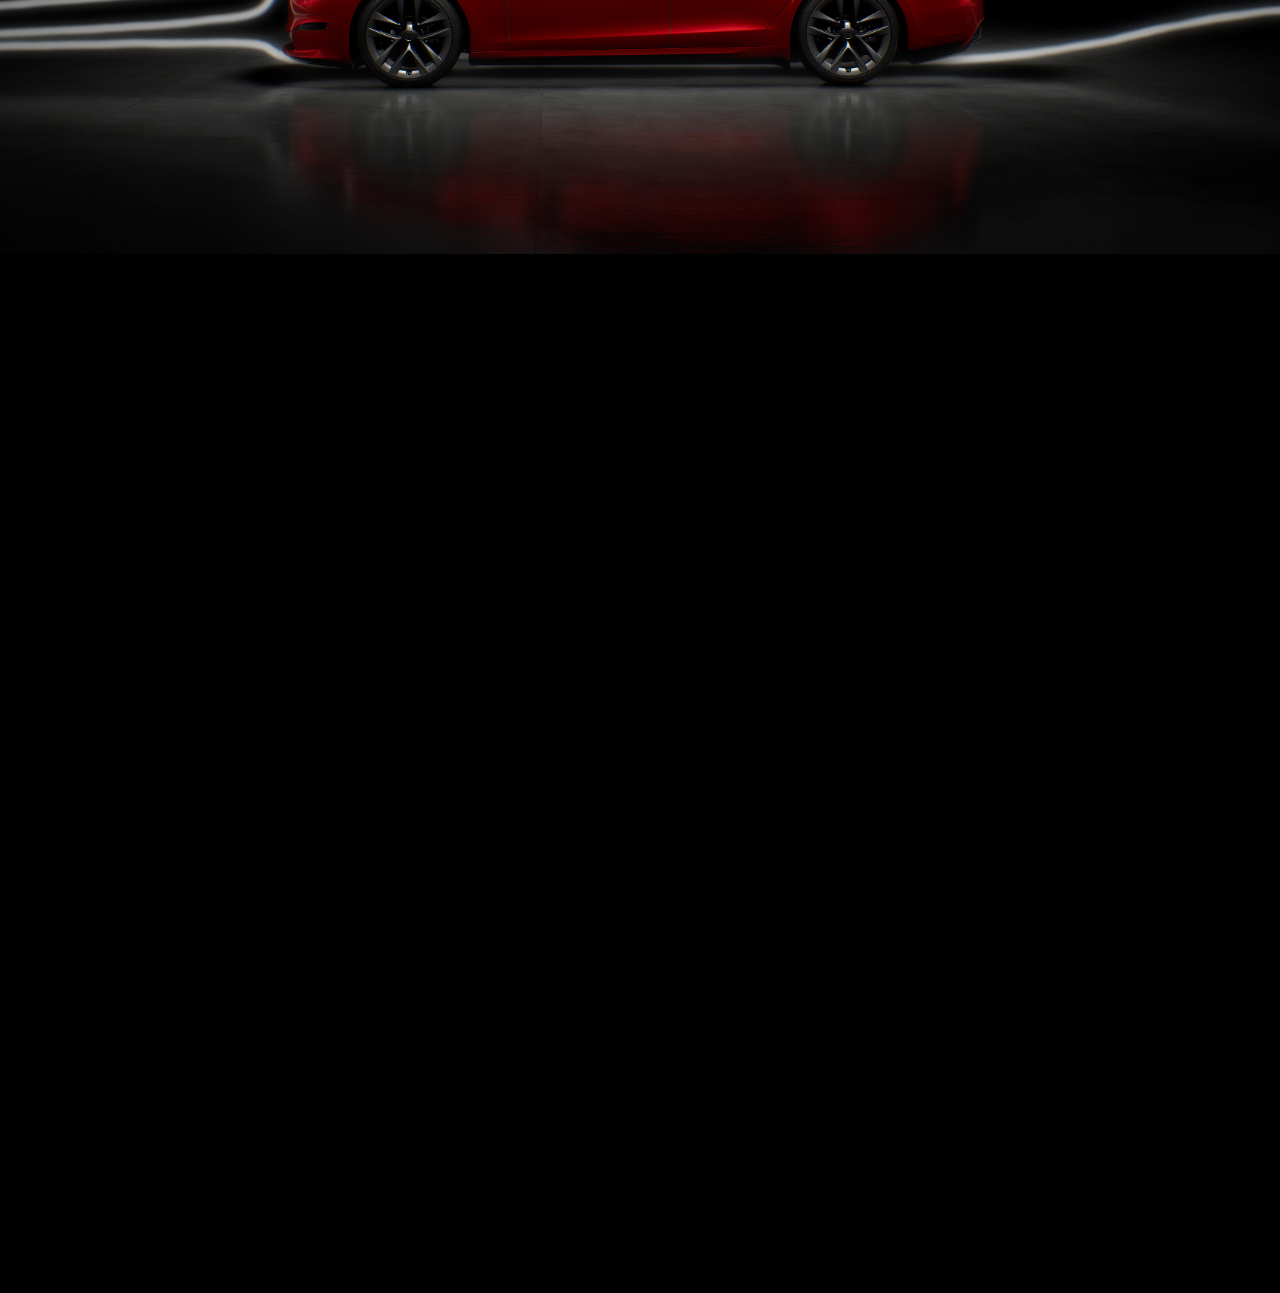
==== commit 6b1f232b: "Update modelS.html" ====
--- a/tesla/modelS.html
+++ b/tesla/modelS.html
@@ -266,8 +266,8 @@
     <div class="tiles-container reverse dark" style="padding-top: 5rem;">
         <div class="columns content right">
             <div class="content-container reveal">
-                <h1>Pozostań w kontakcie</h1>
-                <p>Błyskawicznie łącz się z wieloma urządzeniami za pomocą Bluetooth lub szybko ładuj urządzenia z funkcją ładowania bezprzewodowego i portu USB-C 36W.</p>
+                <h1>Bezkompromisowe osiągi </h1>
+                <p>Zaprojektowane z myślą o osiągach koła utrzymują samochód w dobrej pozycji i przenoszą maksymalną moc na nawierzchnię.</p>
             </div>
         </div>
         <div class="columns image reveal">
@@ -280,16 +280,16 @@
         </div>
         <div class="columns content left">
             <div class="content-container reveal">
-                <h1>Dźwięk przestrzenny</h1>
-                <p>22-głośnikowy, 960-watowy system audio z aktywnym wyciszaniem hałasu drogowego zapewnia wciągający dźwięk i studyjną jakość dźwięku.</p>
+                <h1>Zoptymalizowana aerodynamika</h1>
+                <p>Dbałość o szczegóły na wszystkich powierzchniach zewnętrznych sprawia, że Model S jest najbardziej aerodynamicznym samochodem produkowanym seryjnie na Ziemi.</p>
             </div>
         </div>
     </div>
     <div class="tiles-container reverse dark" style="padding-bottom: 5rem;">
         <div class="columns content right">
             <div class="content-container reveal">
-                <h1>Miejsce na Wszystko</h1>
-                <p>Dzięki przedniemu i tylnemu bagażnikowi oraz składanym na płasko siedzeniom możesz zmieścić w samochodzie rower i walizkę bez zdejmowania koła.</p>
+                <h1>Wyrafinowana stylizacja</h1>
+                <p>Kultowa sylwetka połączona z odświeżonymi, eleganckimi proporcjami.</p>
             </div>
         </div>
         <div class="columns image reveal">
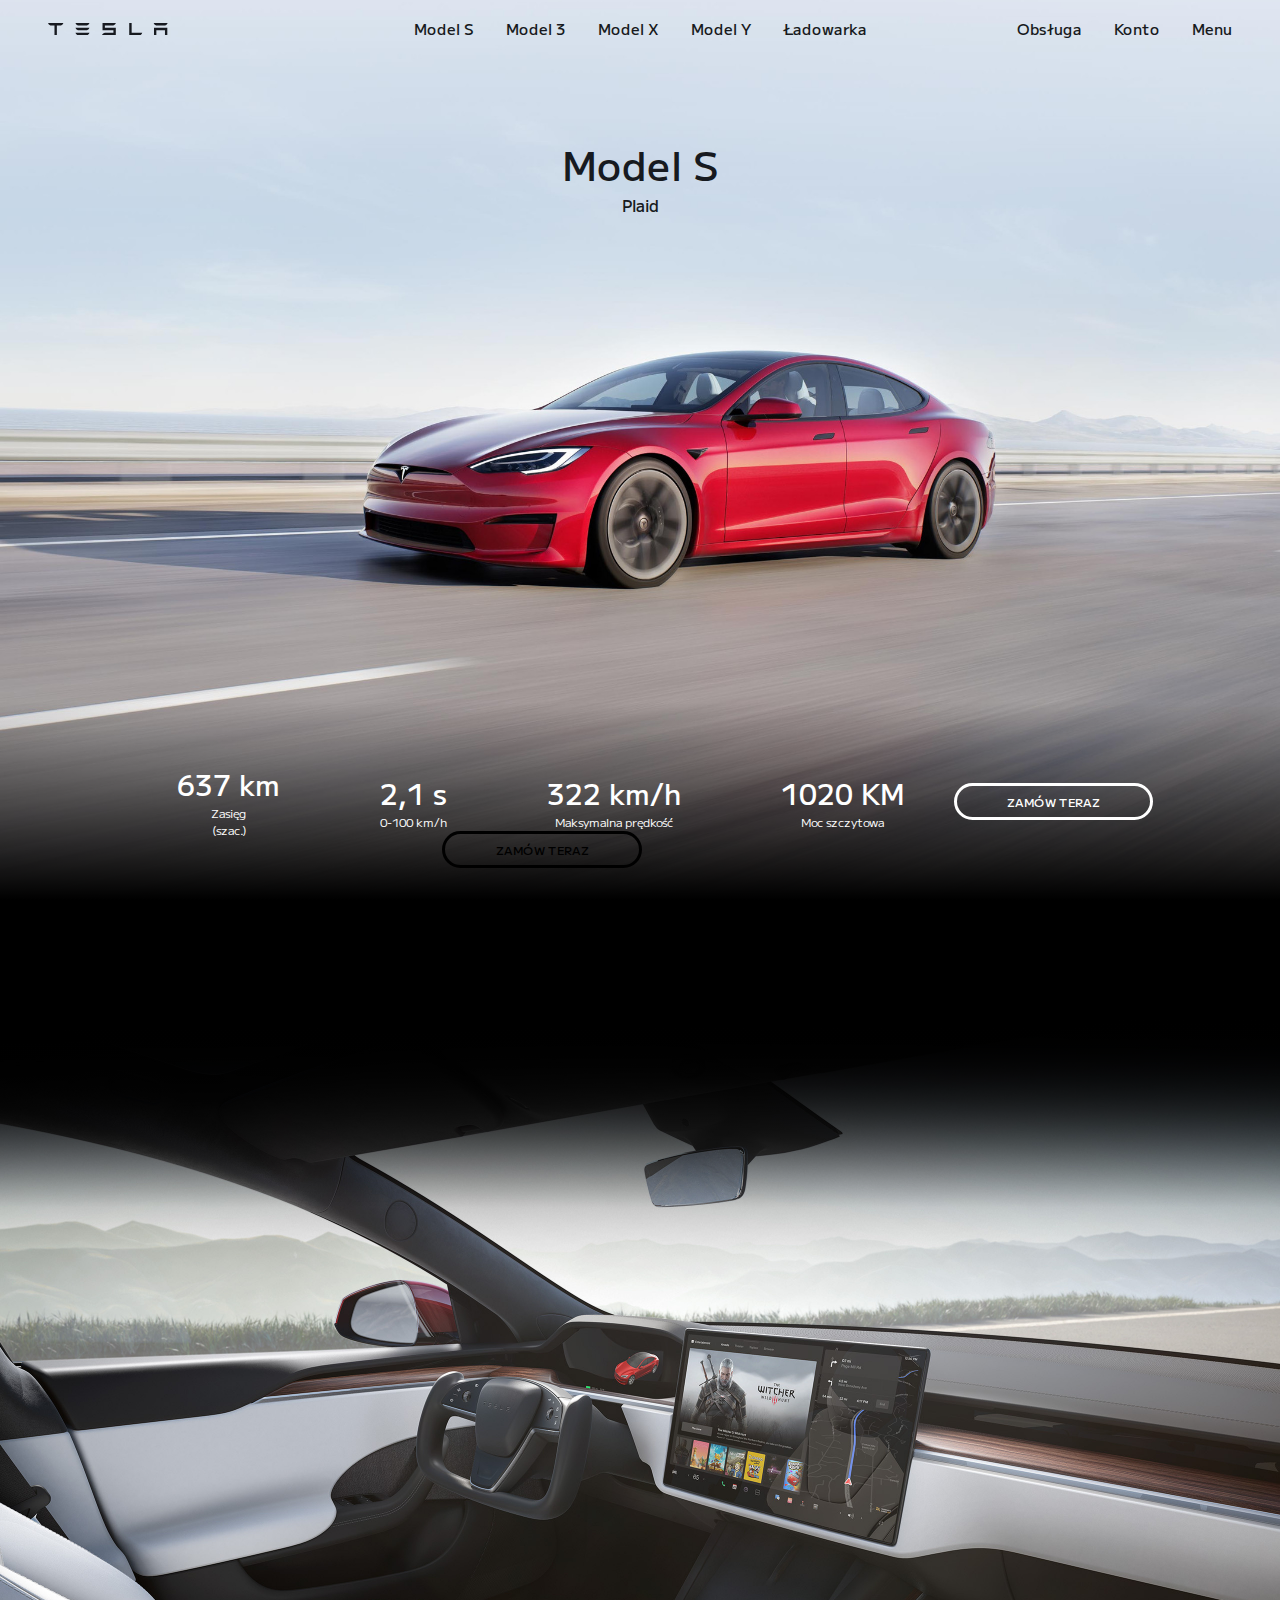
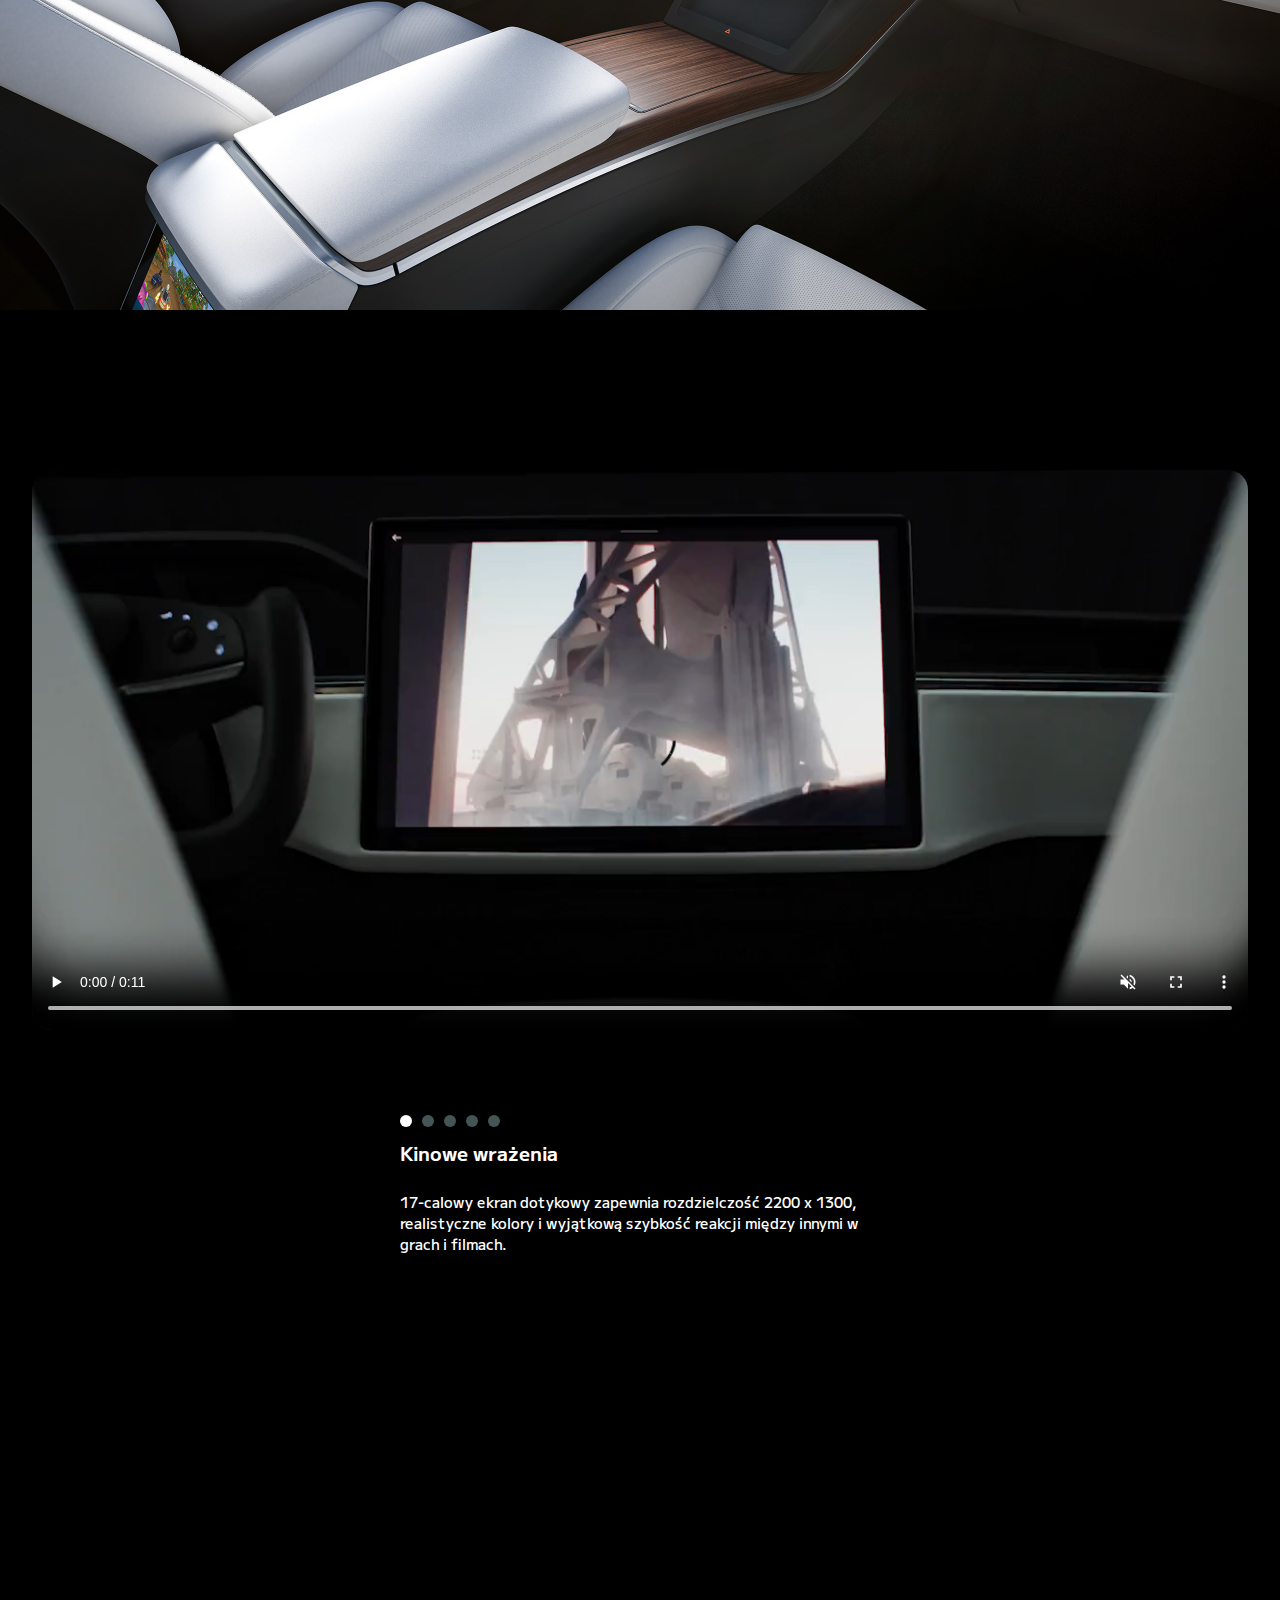
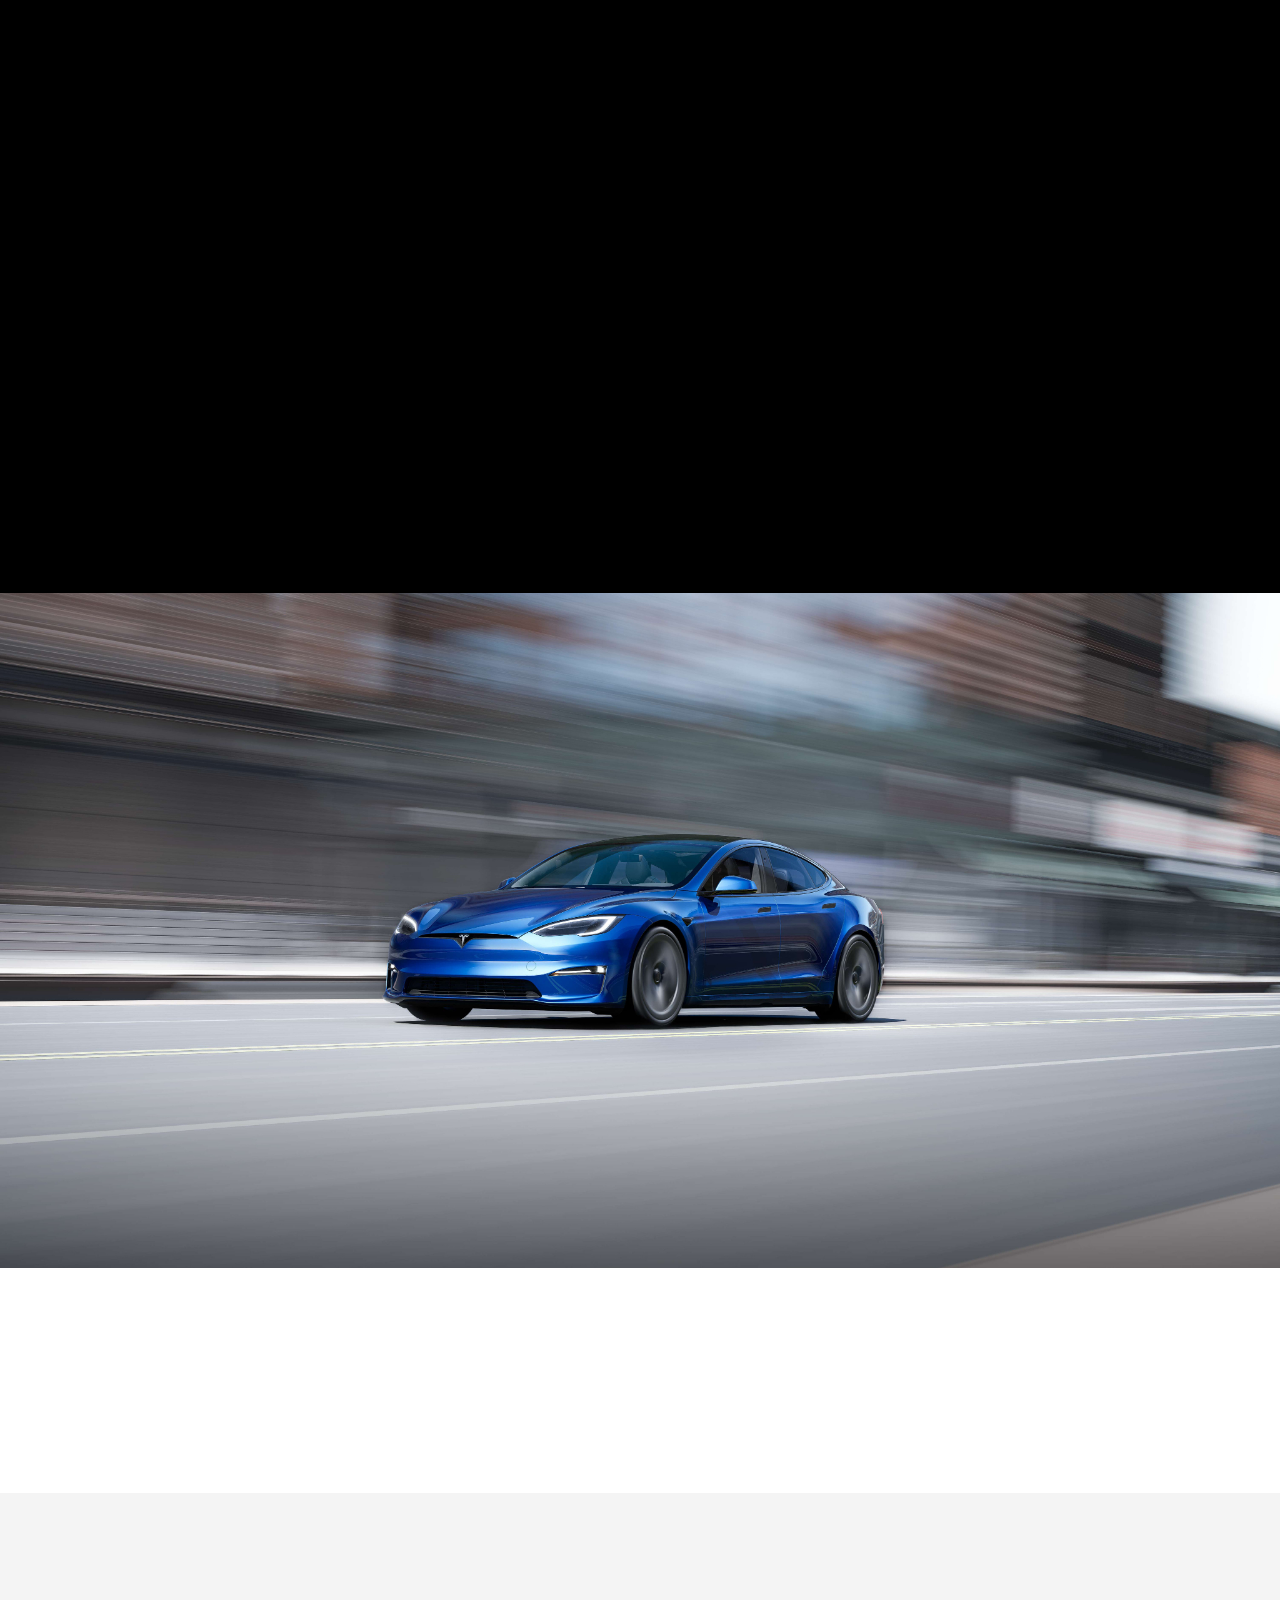
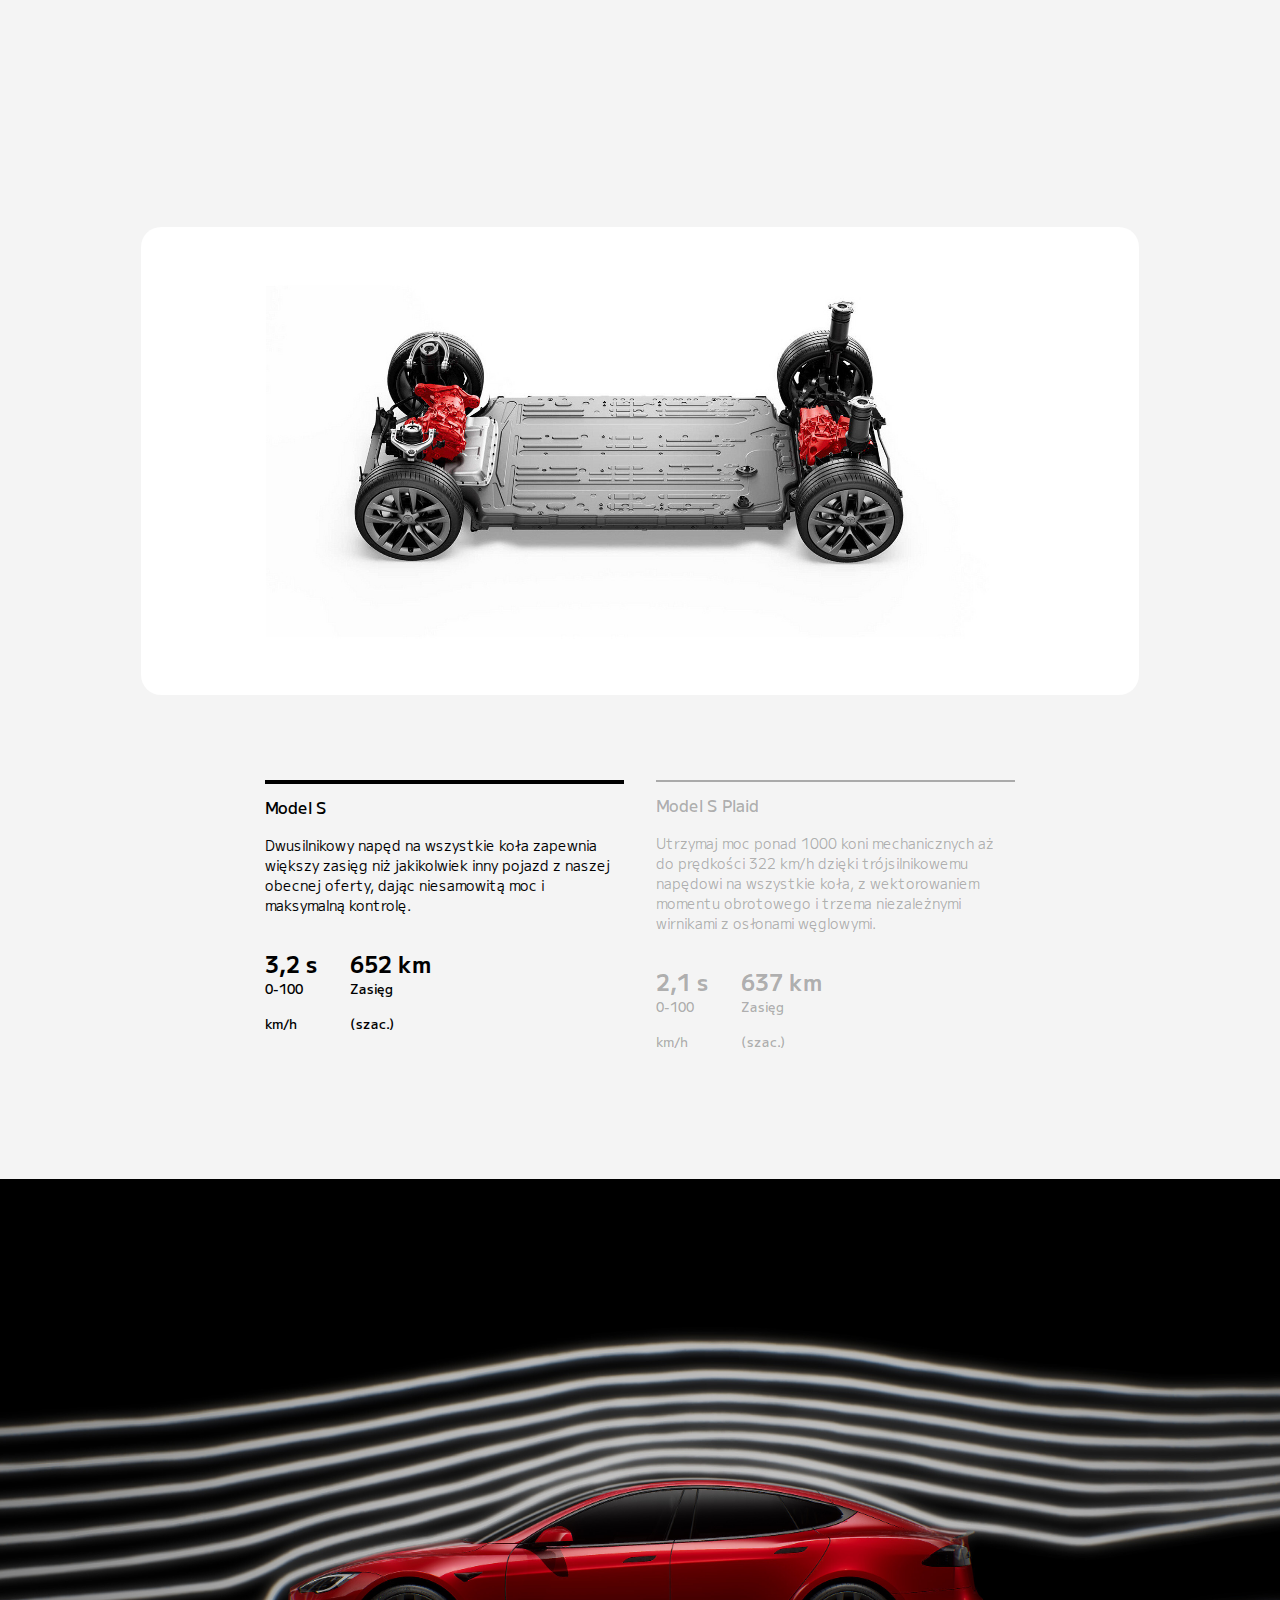
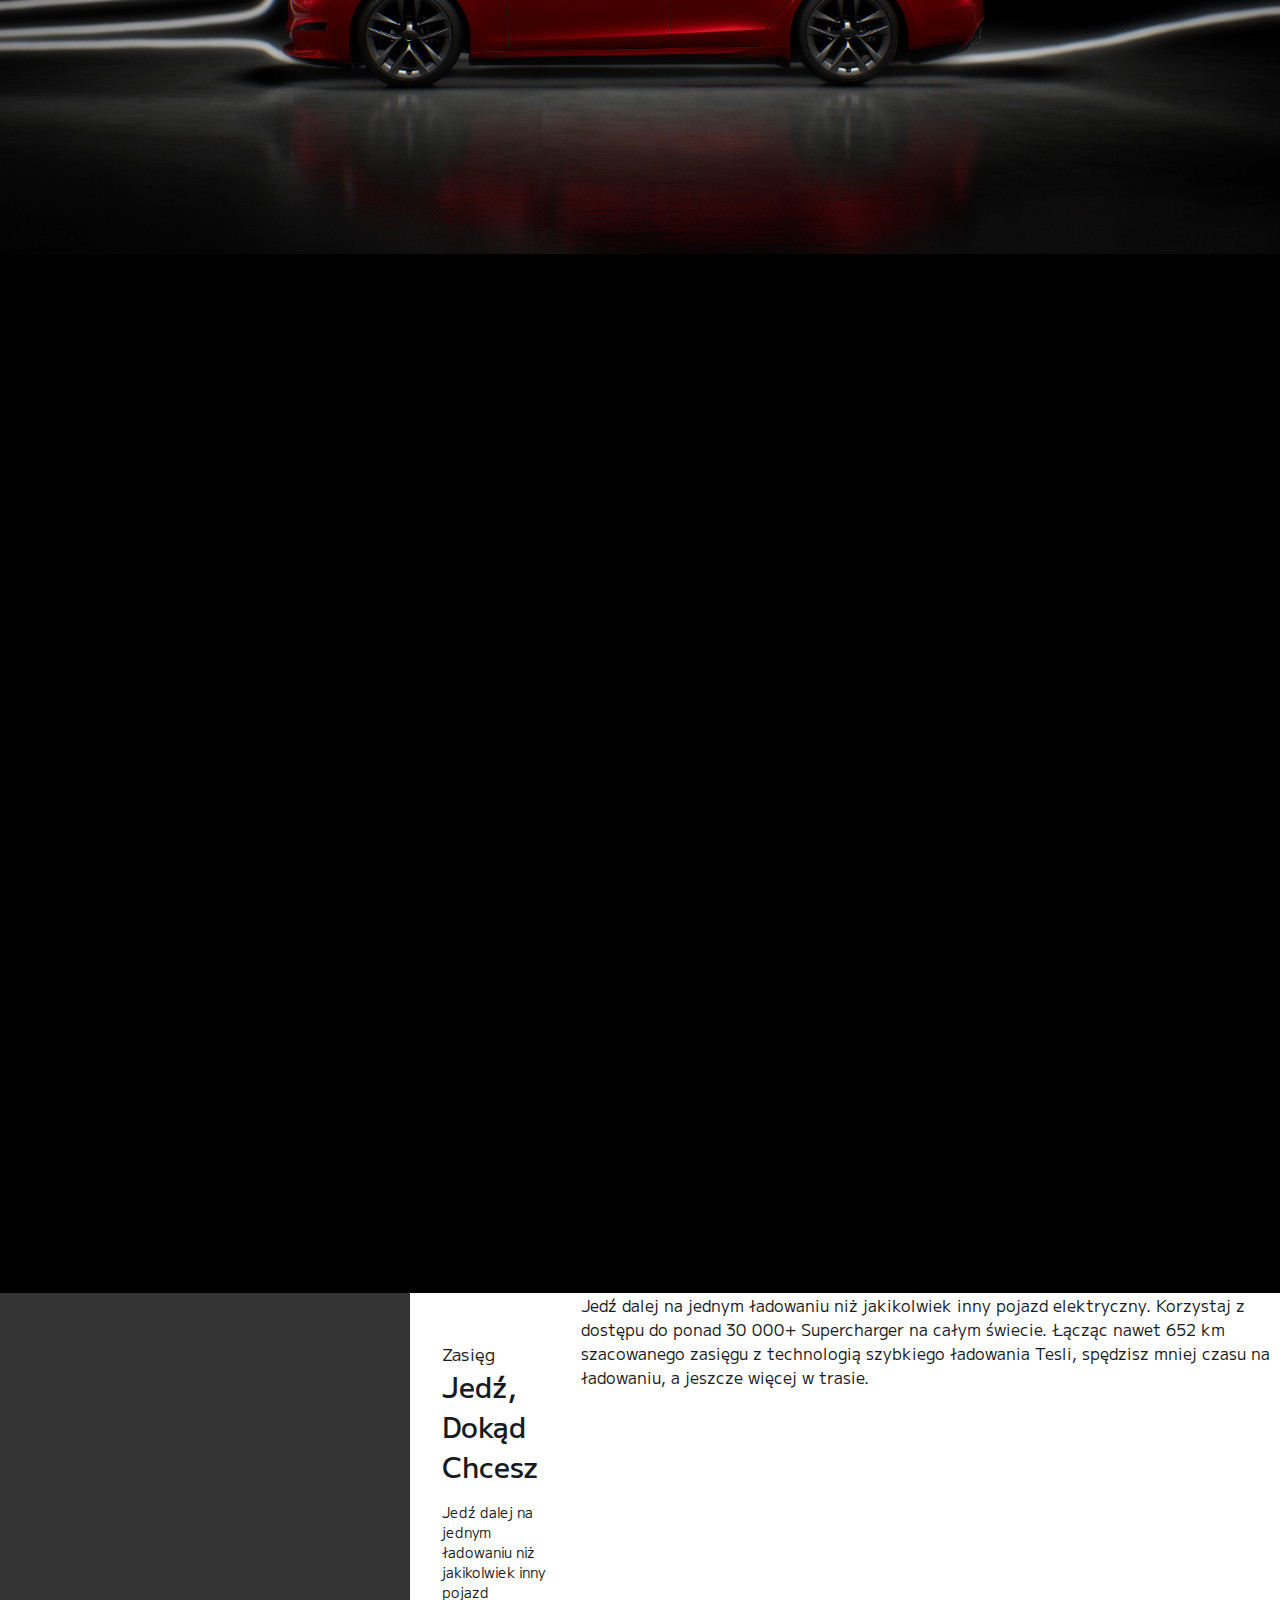
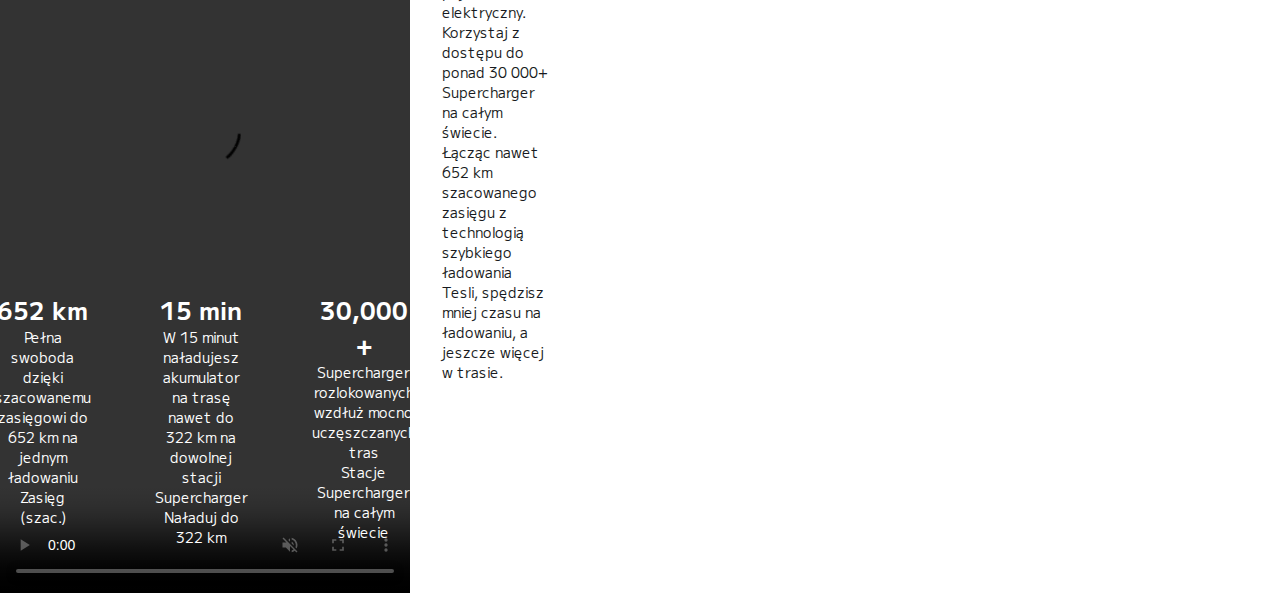
==== commit 724f1593: "." ====
--- a/tesla/modelS.html
+++ b/tesla/modelS.html
@@ -296,6 +296,44 @@
             <img src="images/Model-S-Exterior-Grid-C-Desktop-Mobile-Global_1.jpg" alt="tile3">
         </div>
     </div>
+<section class="section-4">
+    <div class="video-box">
+        <video src="images/Plaid-Range-Web-Desktop-8mb.mp4" type="video/mp4" playsinline autoplay="autoplay" controls="controls" loop="loop" muted="muted"></video>
+        <div class="stats">
+            <div class="stats-box">
+                <h2>652 km</h2>
+                <p>Pełna swoboda dzięki szacowanemu zasięgowi do 652 km na jednym ładowaniu</p>
+                <p class="hidden-p">Zasięg</p>
+                <p class="hidden-p">(szac.)</p>
+            </div>
+            <div class="stats-box">
+                <h2>15 min</h2>
+                <p>W 15 minut naładujesz akumulator na trasę nawet do 322 km na dowolnej stacji Supercharger</p>
+                <p class="hidden-p">Naładuj do</p>
+                <p class="hidden-p">322 km</p>
+            </div>
+            <div class="stats-box">
+                <h2>30,000 +</h2>
+                <p>Supercharger rozlokowanych wzdłuż mocno uczęszczanych tras</p>
+                <p class="hidden-p">Stacje Supercharger</p>
+                <p class="hidden-p">na całym świecie</p>
+            </div>
+        </div>
+    </div>
+    <div class="infos">
+        <div class="description">
+            <h3>Zasięg</h3>
+            <h1>Jedź, Dokąd Chcesz</h1>
+            <p>Jedź dalej na jednym ładowaniu niż jakikolwiek inny pojazd elektryczny. Korzystaj z dostępu do ponad 30 000+ Supercharger na całym świecie. Łącząc nawet 652 km szacowanego zasięgu z technologią szybkiego ładowania Tesli, spędzisz mniej czasu na ładowaniu, a jeszcze więcej w trasie.</p>
+            <div class="btn">
+                <a href="">Zamów teraz</a>
+            </div>
+        </div>
+        <div class="hidden">
+            <p>Jedź dalej na jednym ładowaniu niż jakikolwiek inny pojazd elektryczny. Korzystaj z dostępu do ponad 30 000+ Supercharger na całym świecie. Łącząc nawet 652 km szacowanego zasięgu z technologią szybkiego ładowania Tesli, spędzisz mniej czasu na ładowaniu, a jeszcze więcej w trasie.</p>
+        </div>
+    </div>
+</section>
 <script src="select.js"></script>
 <script src="dots.js"></script>
 <script src="aside.js"></script>    
--- a/tesla/modelS.css
+++ b/tesla/modelS.css
@@ -4,6 +4,7 @@
     padding: 0;
     margin: 0;
     box-sizing: border-box;
+    -webkit-tap-highlight-color: transparent;
 }
 
 html {
@@ -596,15 +597,6 @@
     margin-top: 1.5rem;
 }
 
-.section-stats .stats-info .header .btn {
-    border: 3px solid #000;
-    border-radius: 50px;
-    transition: 0.3s ease;
-    text-align: center;
-    width: 200px;
-    margin-top: 1.5rem;
-}
-
 .section-stats.dark .stats-info .header .btn {
     border: 3px solid #fff;
 }
@@ -801,6 +793,170 @@
 
     .chassis .models .model-box {
         width: 50%;
+    }
+}
+
+/* SECTION 4 (VIDEO) */
+
+.section-4 {
+    display: flex;
+    flex-direction: row;
+}
+
+.section-4 .video-box {
+    width: 100%;
+    height: 100%;
+    position: relative;
+}
+
+.section-4 .video-box video {
+    width: 100%;
+    height: 100%;
+    display: block;
+    object-fit: cover;
+}
+
+.section-4 .infos {
+    display: flex;
+    flex-direction: row;
+}
+
+.section-4 .infos .description {
+    width: 416px;
+    height: 100%;
+    background-color: #fff;
+    padding: 3rem 2rem;
+}
+
+.section-4 .description h3 {
+    font-size: 17px;
+    font-weight: 400;
+}
+
+.section-4 .description h1 {
+    font-size: 28px;
+    font-weight: 500;
+    margin-bottom: 1rem;
+}
+
+.section-4 .description p {
+    font-size: 14px;
+    font-weight: 400;
+}
+
+.section-4 .description .btn {
+    border: 3px solid #000;
+    border-radius: 50px;
+    transition: 0.3s ease;
+    text-align: center;
+    width: 200px;
+    margin-bottom: 2rem;
+    position: absolute;
+    bottom: 0;
+}
+
+.section-4 .description .btn a {
+    padding: 7px 50px;
+    display: block;
+    color: #000;
+    text-decoration: none;
+    font-size: 12px;
+    text-transform: uppercase;
+    font-weight: 500;
+}
+
+.section-4 .description .btn:hover a {
+    color: #fff;
+}
+
+.section-4 .description .btn:hover {
+    background-color: #000;
+}
+
+.section-4 .video-box .stats {
+    width: 100%;
+    display: flex;
+    justify-content: center;
+    position: absolute;
+    bottom: 30px;
+}
+
+.section-4 .video-box .stats .stats-box {
+    display: flex;
+    flex-direction: column;
+    margin: 1rem 2rem;
+    color: #fff;
+    text-align: center;
+    width: 300px;
+}
+
+.section-4 .video-box .stats .stats-box p {
+    font-size: 14px;
+}
+
+.section-4 .video-box .stats .stats-box:nth-child(2) {
+    transition-delay: 0.2s;
+}
+
+.section-4 .video-box .stats .stats-box:nth-child(3) {
+    transition-delay: 0.4s;
+}
+
+@media (max-width: 1200px) {
+    .section-4 {
+        display: flex;
+        flex-direction: column;
+        padding: 1rem rem;
+    }
+
+    .section-4 .infos .description p {
+        display: none;
+    }
+
+    .section-4 .infos .hidden {
+        display: block;
+    }
+
+    .section-4 .description .btn {
+        position: relative;
+        margin-top: 1rem;
+    }
+    
+    .section-4 .infos .hidden {
+        display: flex;
+        justify-content: center;
+        align-items: center;
+        padding: 0 3rem;
+        width: 80%;
+    }
+}
+
+@media (max-width: 900px) {
+    .section-4 .infos .description p {
+        display: block;
+        padding-bottom: 2rem;
+    }
+
+    .section-4 .video-box .stats .stats-box p {
+        display: none;
+    }
+
+    .section-4 .video-box .stats .stats-box .hidden-p {
+        display: block;
+    }
+
+    .section-4 .infos .description {
+        width: 100%;
+    }
+
+    .section-4 .infos .hidden {
+        display: none;
+    }
+}
+
+@media (max-width: 600px) {
+    .section-4 .description .btn {
+        width: 100%;
     }
 }
 
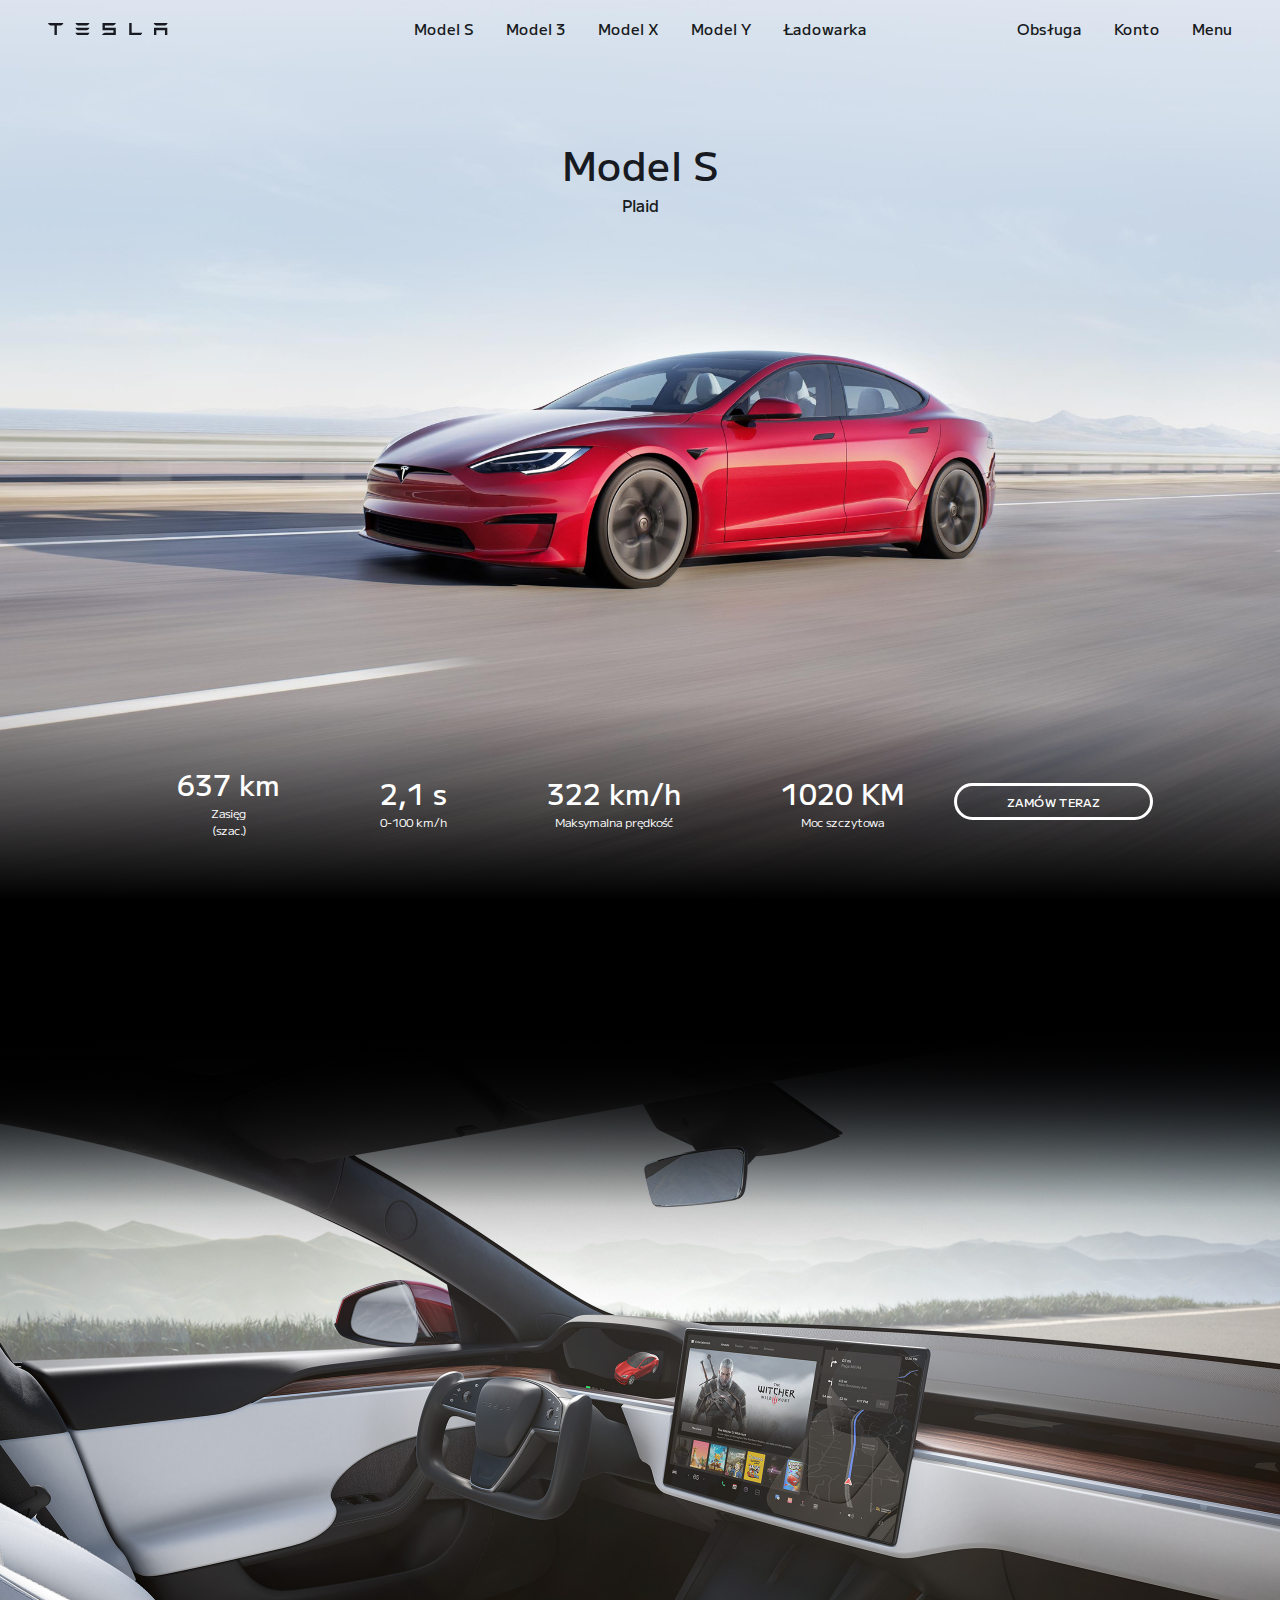
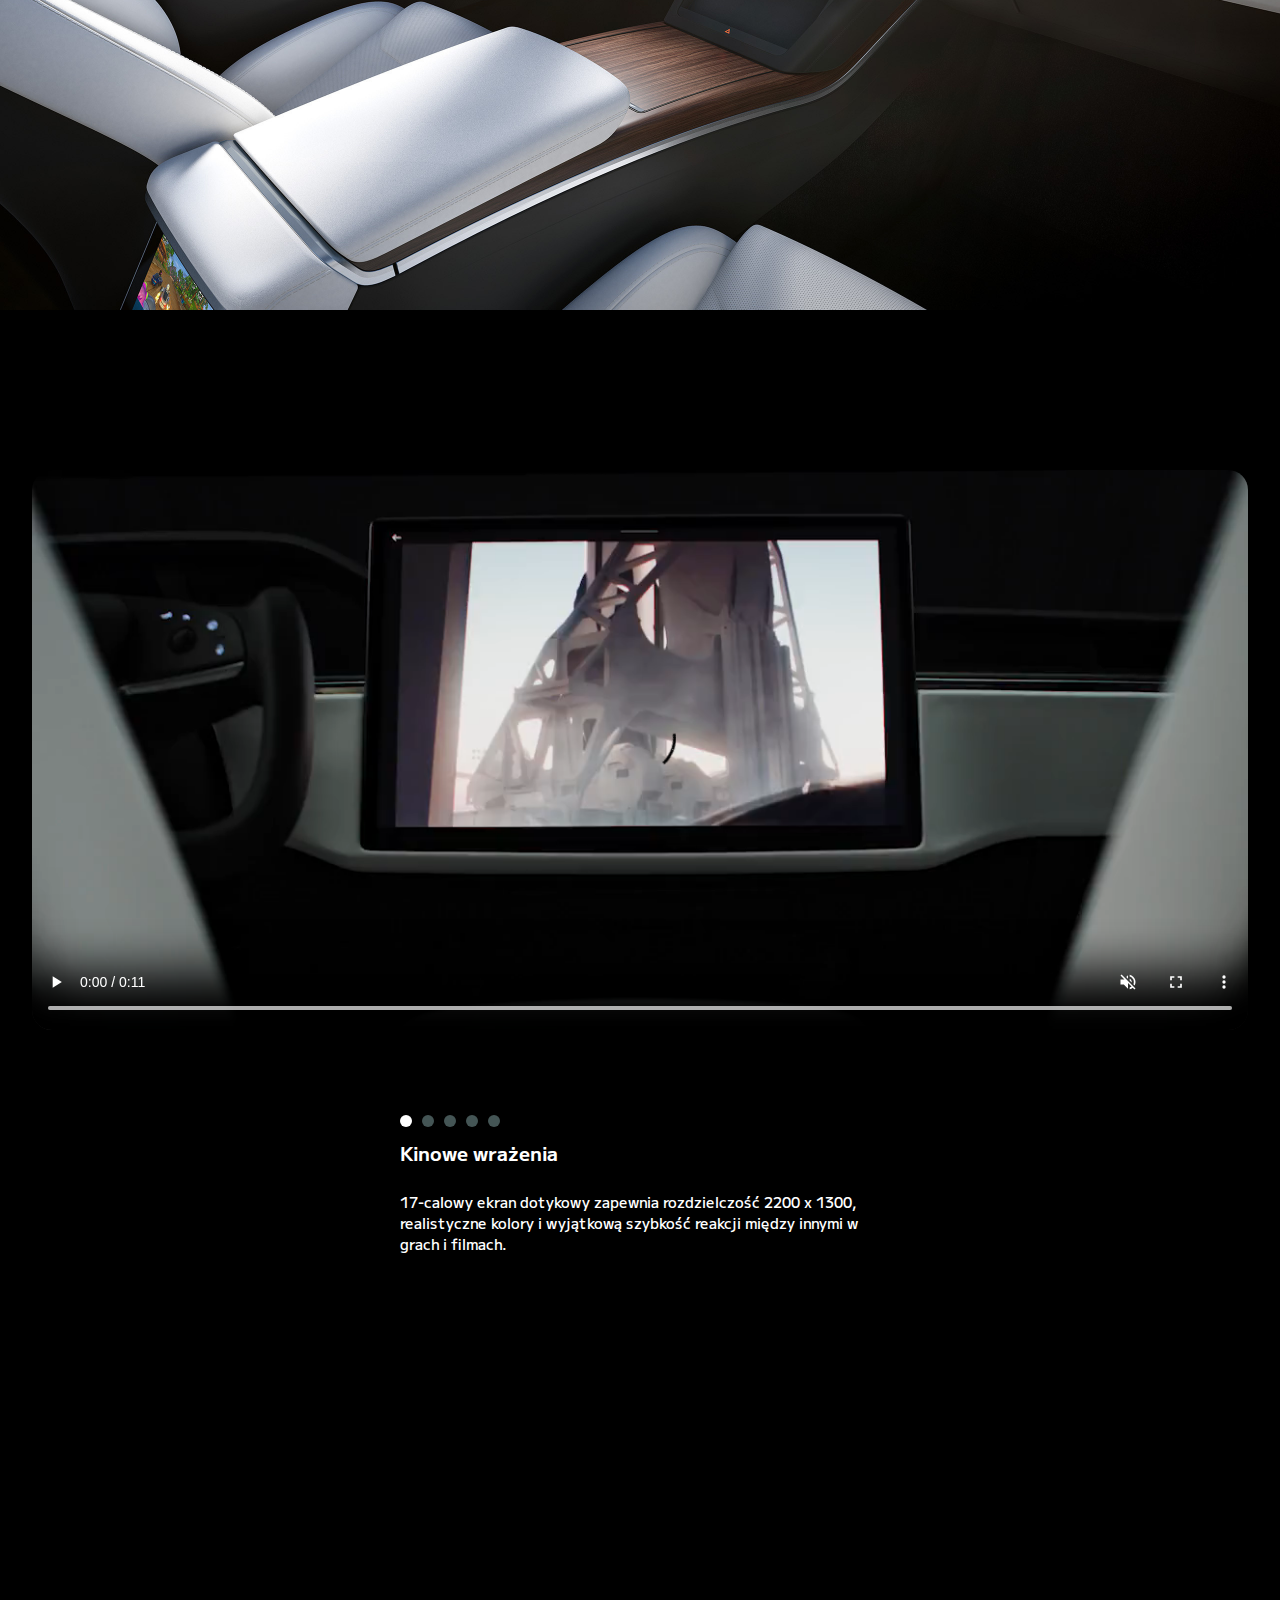
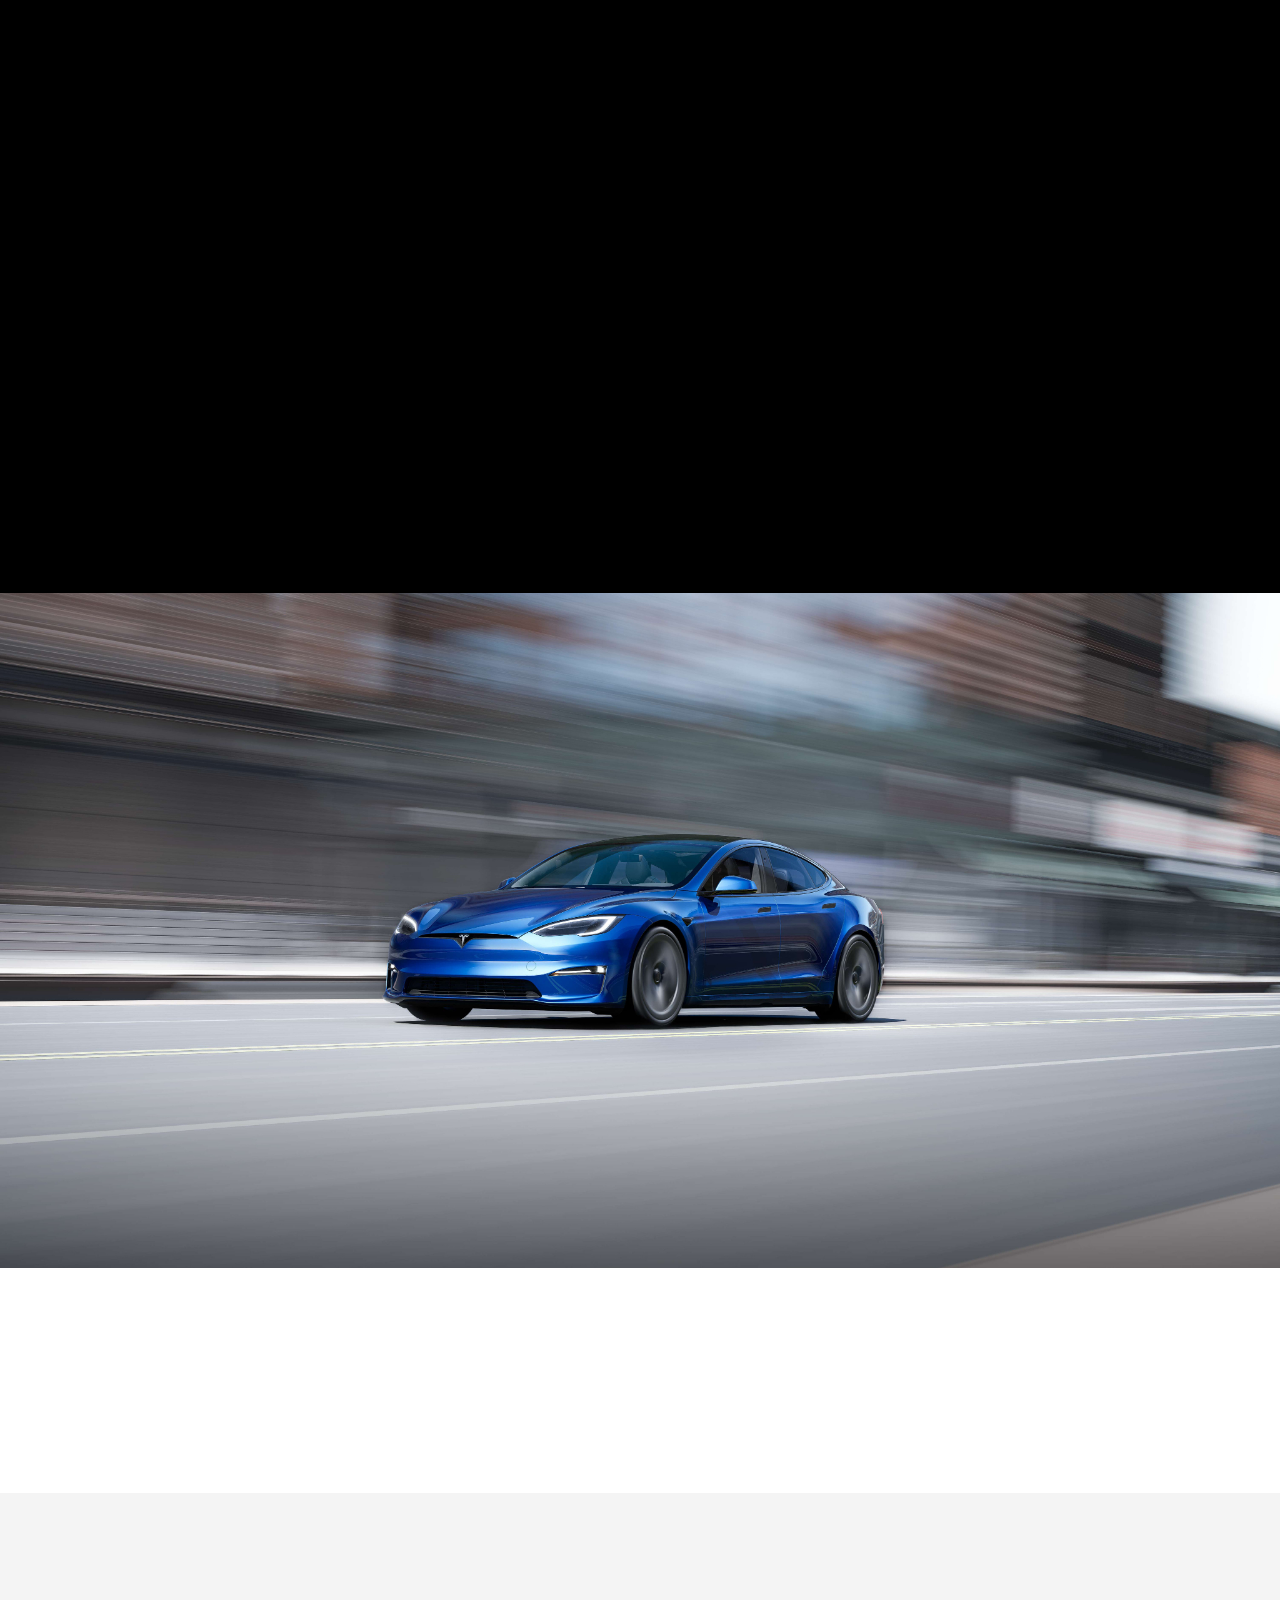
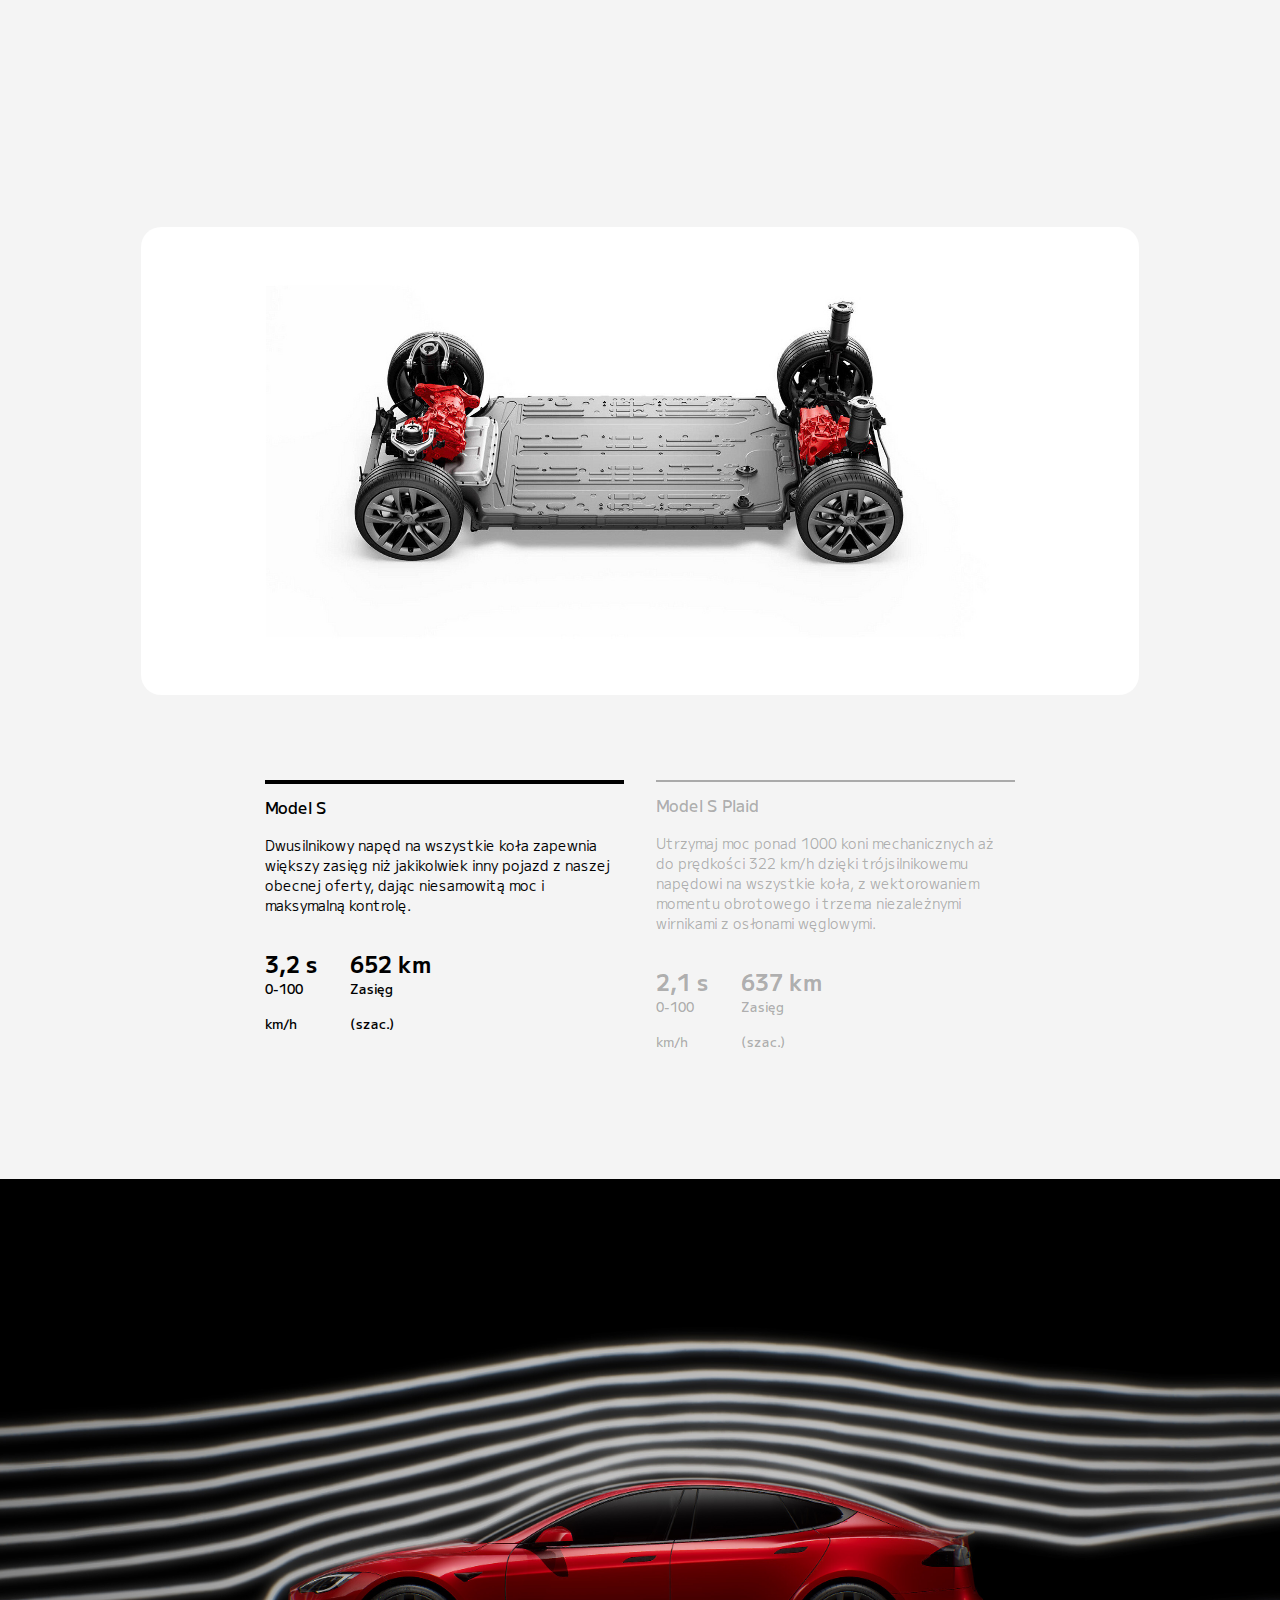
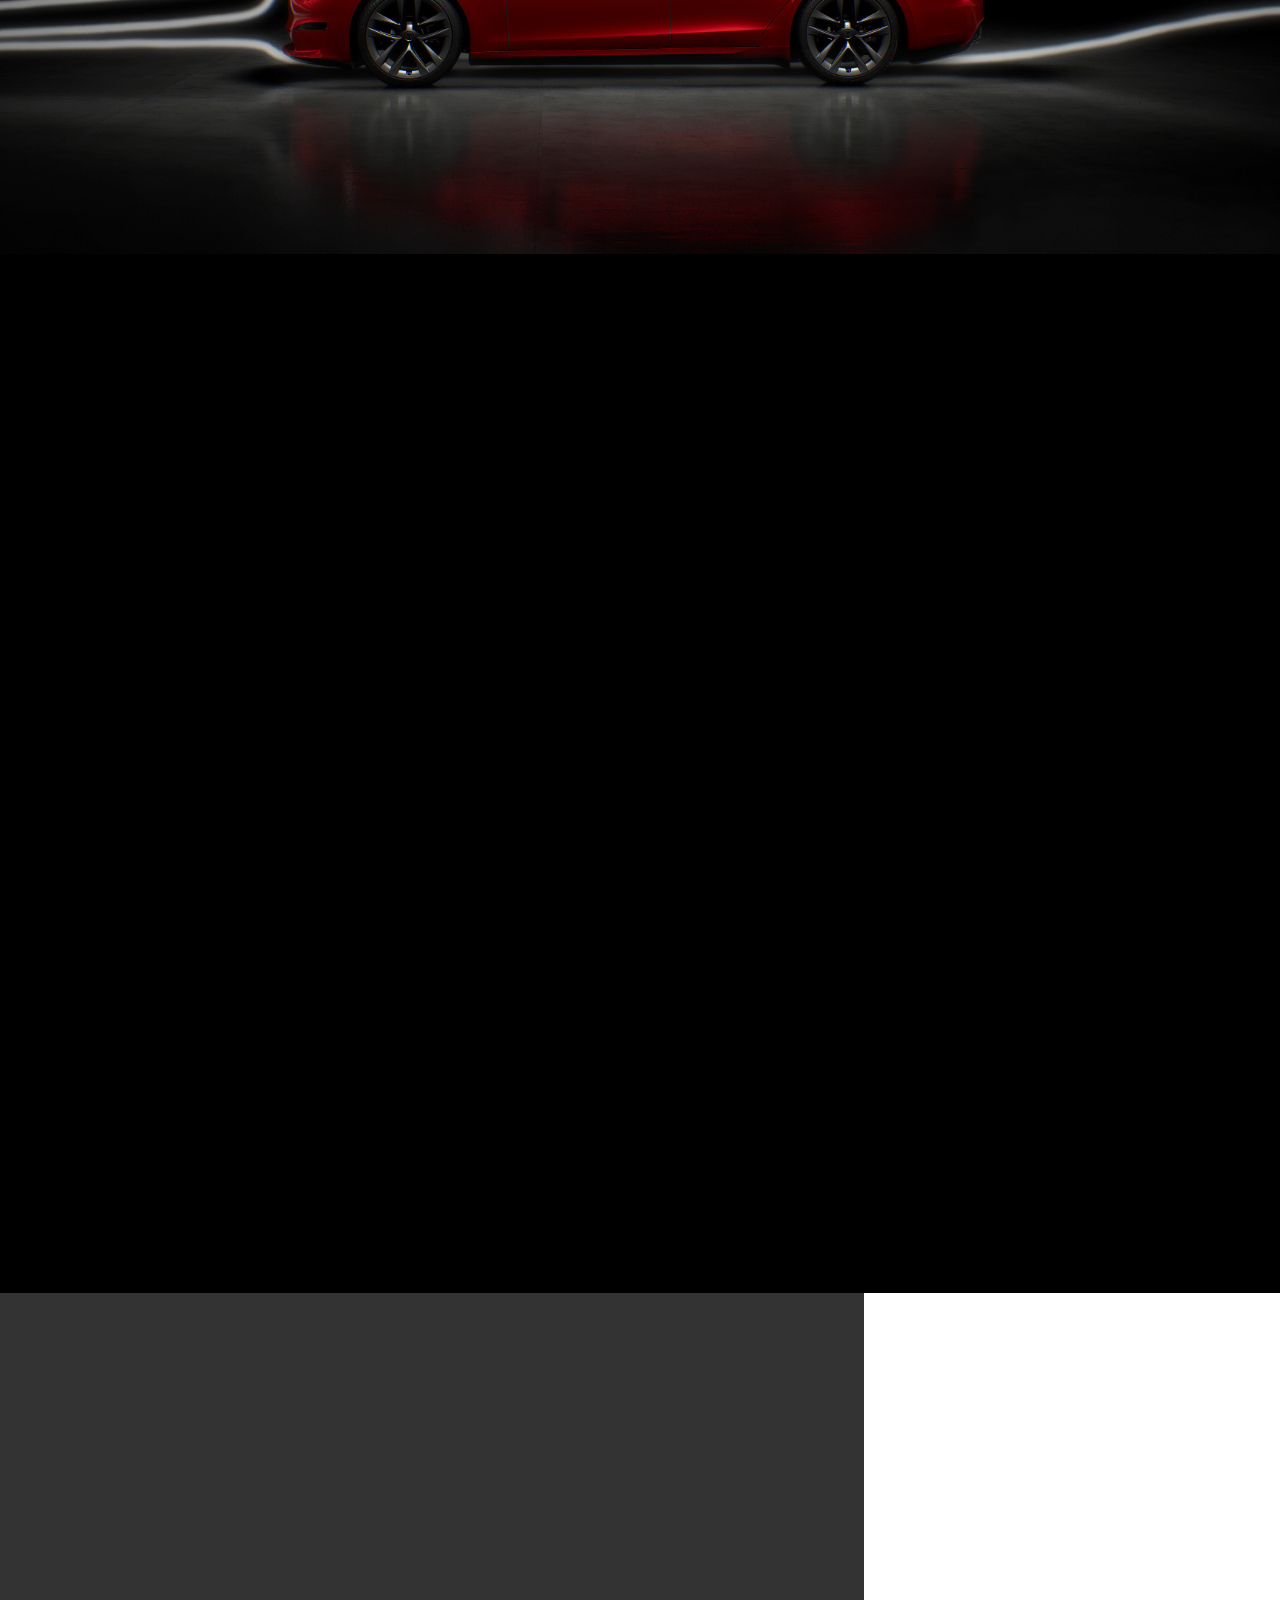
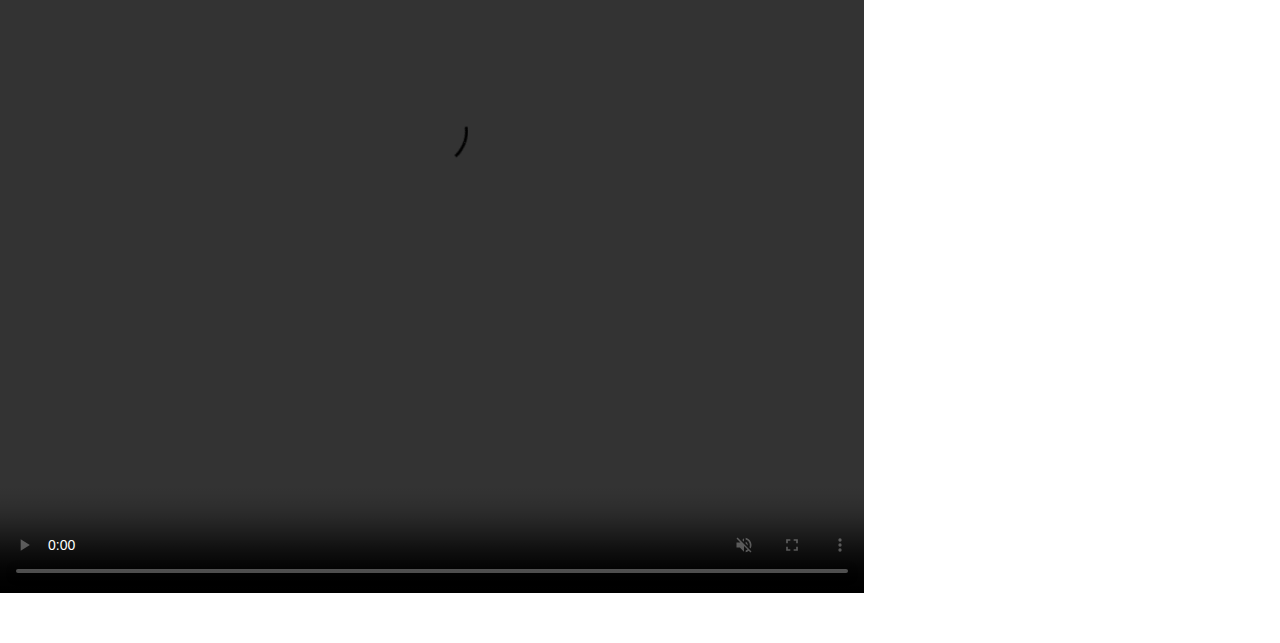
==== commit 4d244da8: "Update modelS.html" ====
--- a/tesla/modelS.html
+++ b/tesla/modelS.html
@@ -300,19 +300,19 @@
     <div class="video-box">
         <video src="images/Plaid-Range-Web-Desktop-8mb.mp4" type="video/mp4" playsinline autoplay="autoplay" controls="controls" loop="loop" muted="muted"></video>
         <div class="stats">
-            <div class="stats-box">
+            <div class="stats-box reveal">
                 <h2>652 km</h2>
                 <p>Pełna swoboda dzięki szacowanemu zasięgowi do 652 km na jednym ładowaniu</p>
                 <p class="hidden-p">Zasięg</p>
                 <p class="hidden-p">(szac.)</p>
             </div>
-            <div class="stats-box">
+            <div class="stats-box reveal">
                 <h2>15 min</h2>
                 <p>W 15 minut naładujesz akumulator na trasę nawet do 322 km na dowolnej stacji Supercharger</p>
                 <p class="hidden-p">Naładuj do</p>
                 <p class="hidden-p">322 km</p>
             </div>
-            <div class="stats-box">
+            <div class="stats-box reveal">
                 <h2>30,000 +</h2>
                 <p>Supercharger rozlokowanych wzdłuż mocno uczęszczanych tras</p>
                 <p class="hidden-p">Stacje Supercharger</p>
@@ -321,7 +321,7 @@
         </div>
     </div>
     <div class="infos">
-        <div class="description">
+        <div class="description reveal">
             <h3>Zasięg</h3>
             <h1>Jedź, Dokąd Chcesz</h1>
             <p>Jedź dalej na jednym ładowaniu niż jakikolwiek inny pojazd elektryczny. Korzystaj z dostępu do ponad 30 000+ Supercharger na całym świecie. Łącząc nawet 652 km szacowanego zasięgu z technologią szybkiego ładowania Tesli, spędzisz mniej czasu na ładowaniu, a jeszcze więcej w trasie.</p>
--- a/tesla/modelS.css
+++ b/tesla/modelS.css
@@ -821,11 +821,16 @@
     flex-direction: row;
 }
 
+.section-4 .infos .hidden {
+    display: none;
+}
+
 .section-4 .infos .description {
     width: 416px;
     height: 100%;
     background-color: #fff;
     padding: 3rem 2rem;
+    position: relative;
 }
 
 .section-4 .description h3 {
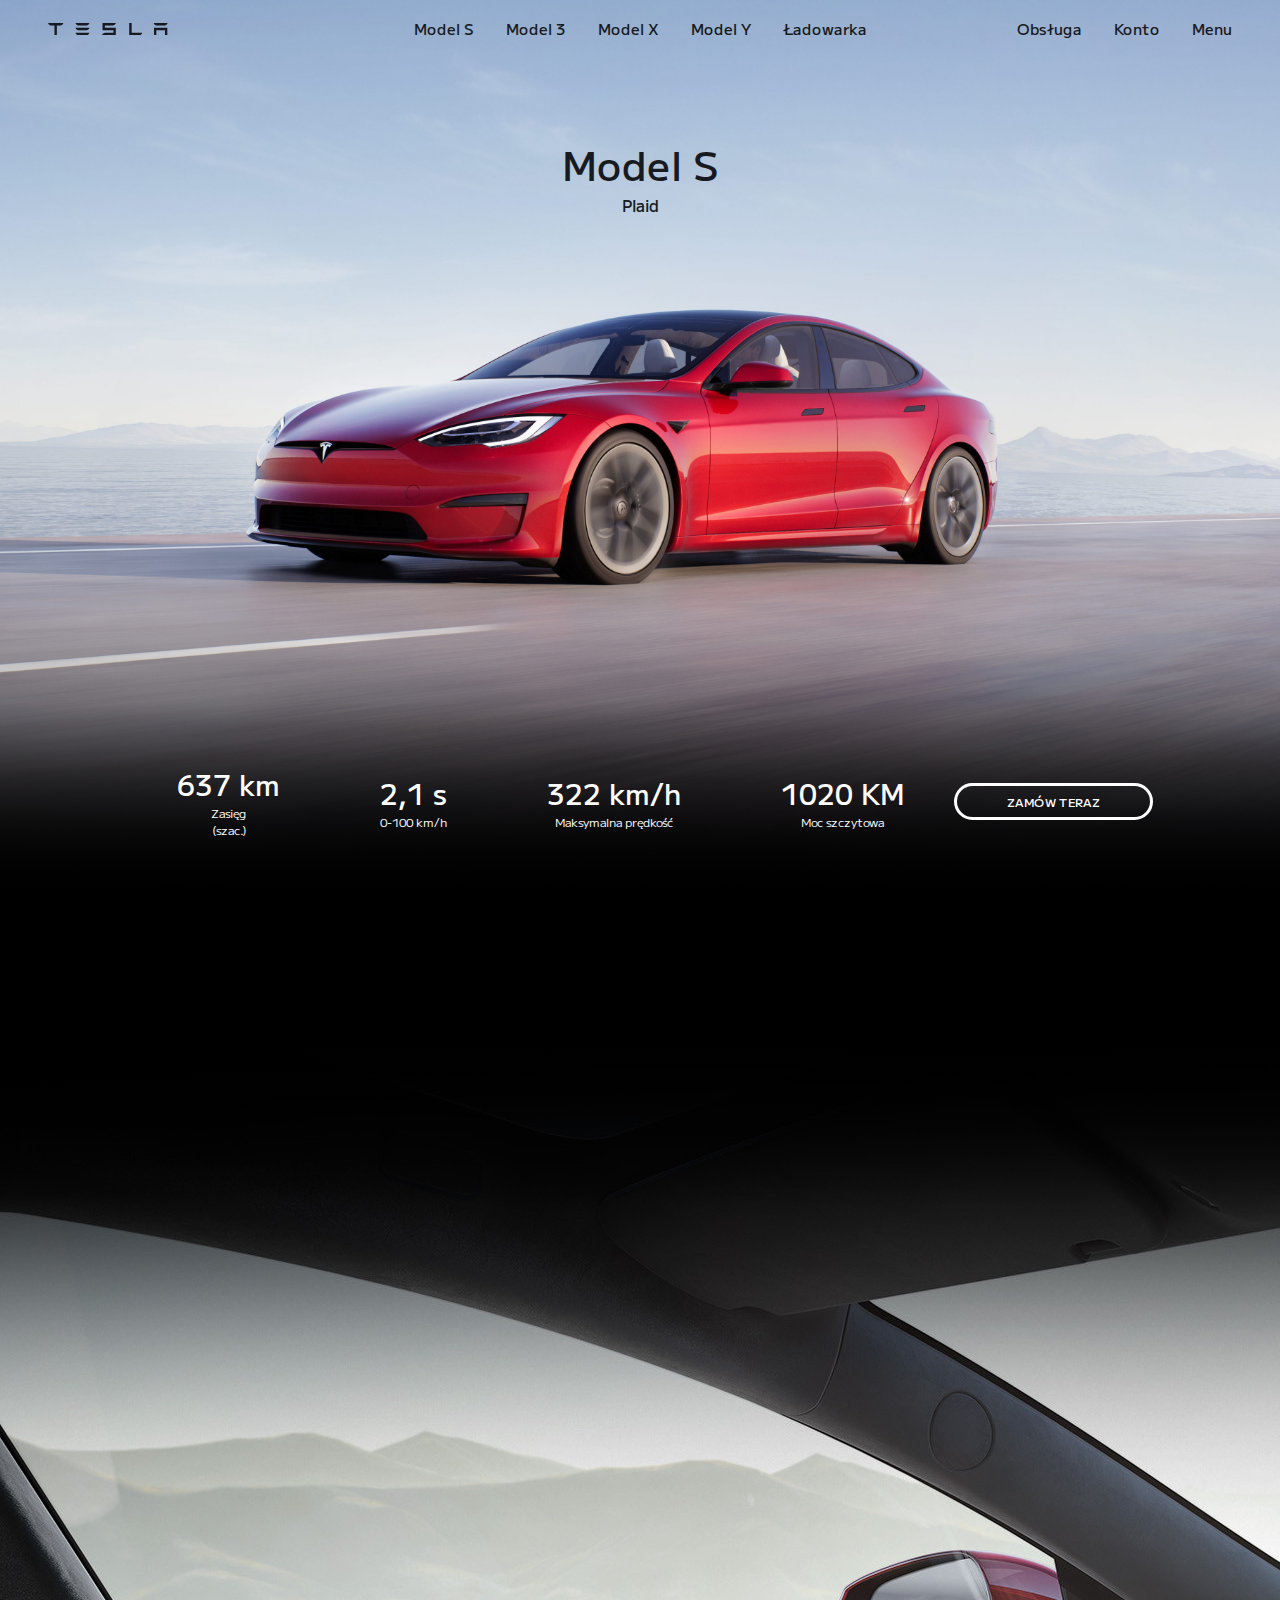
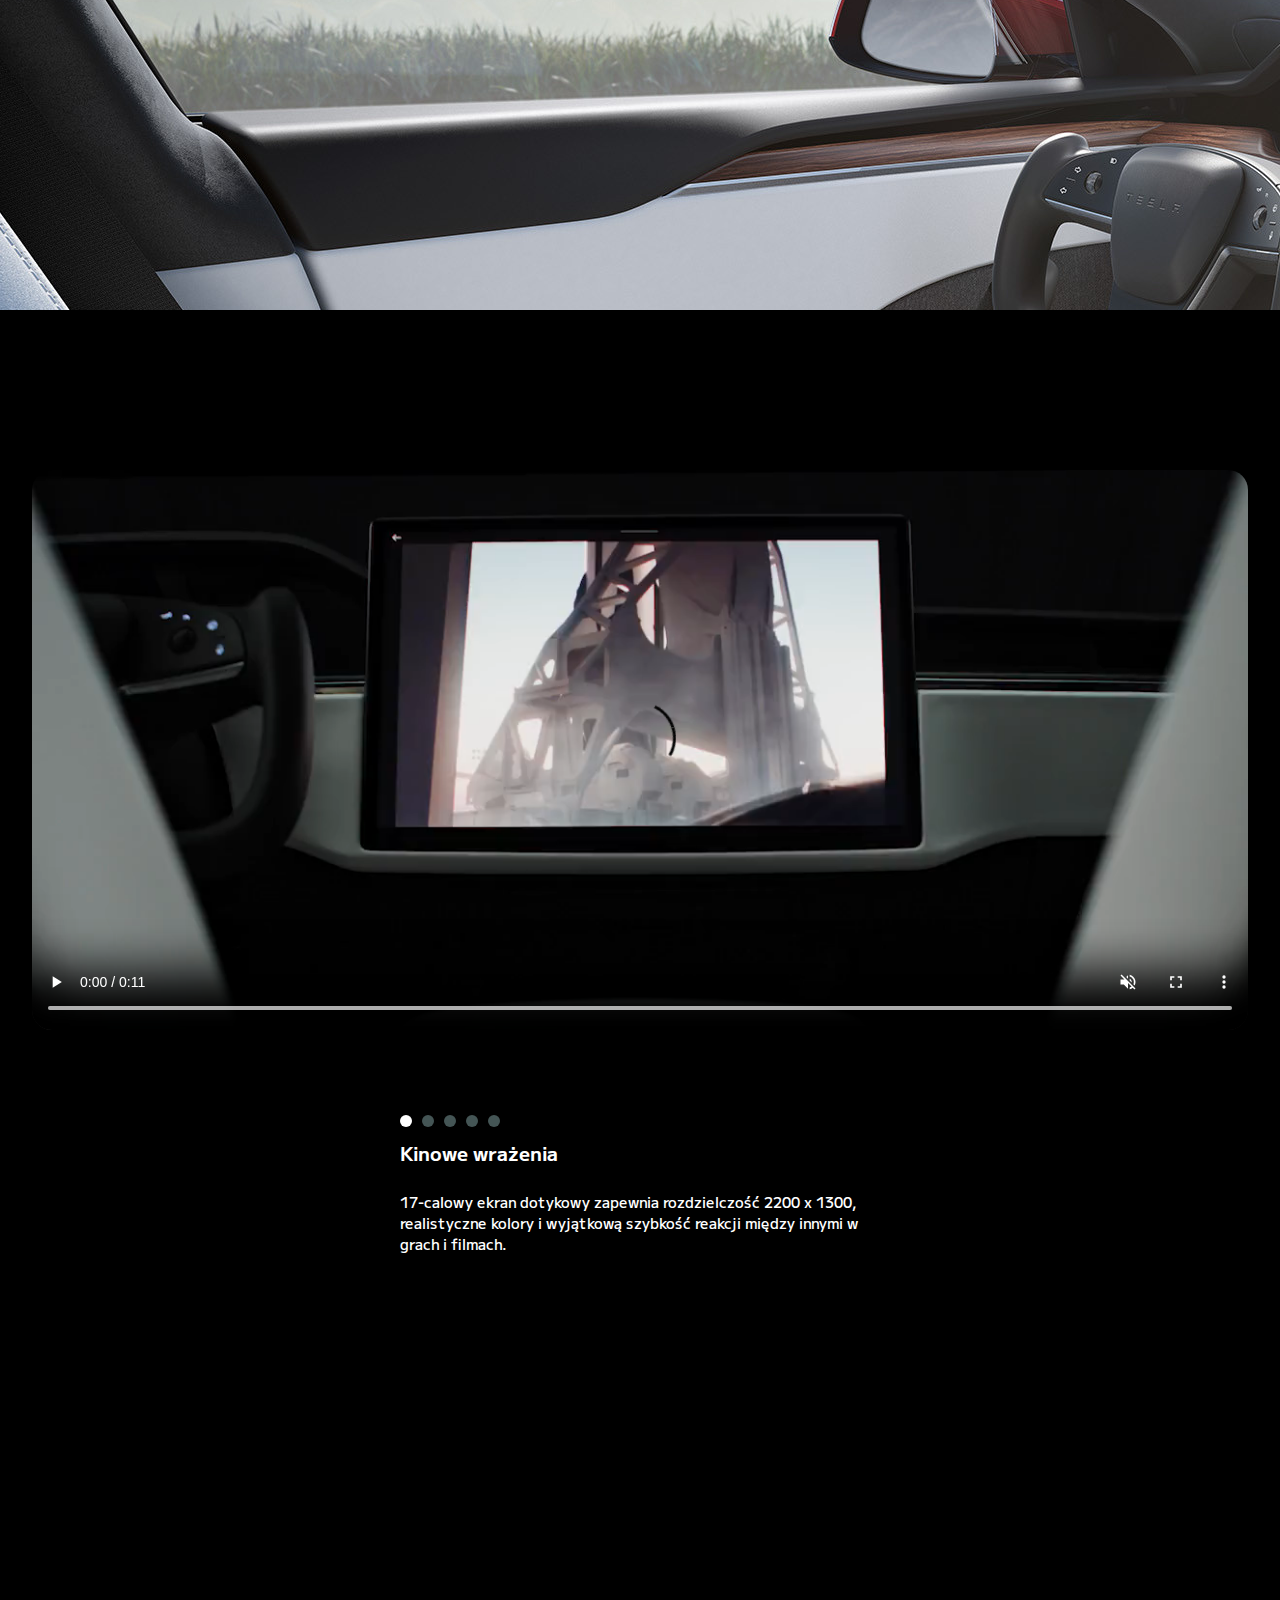
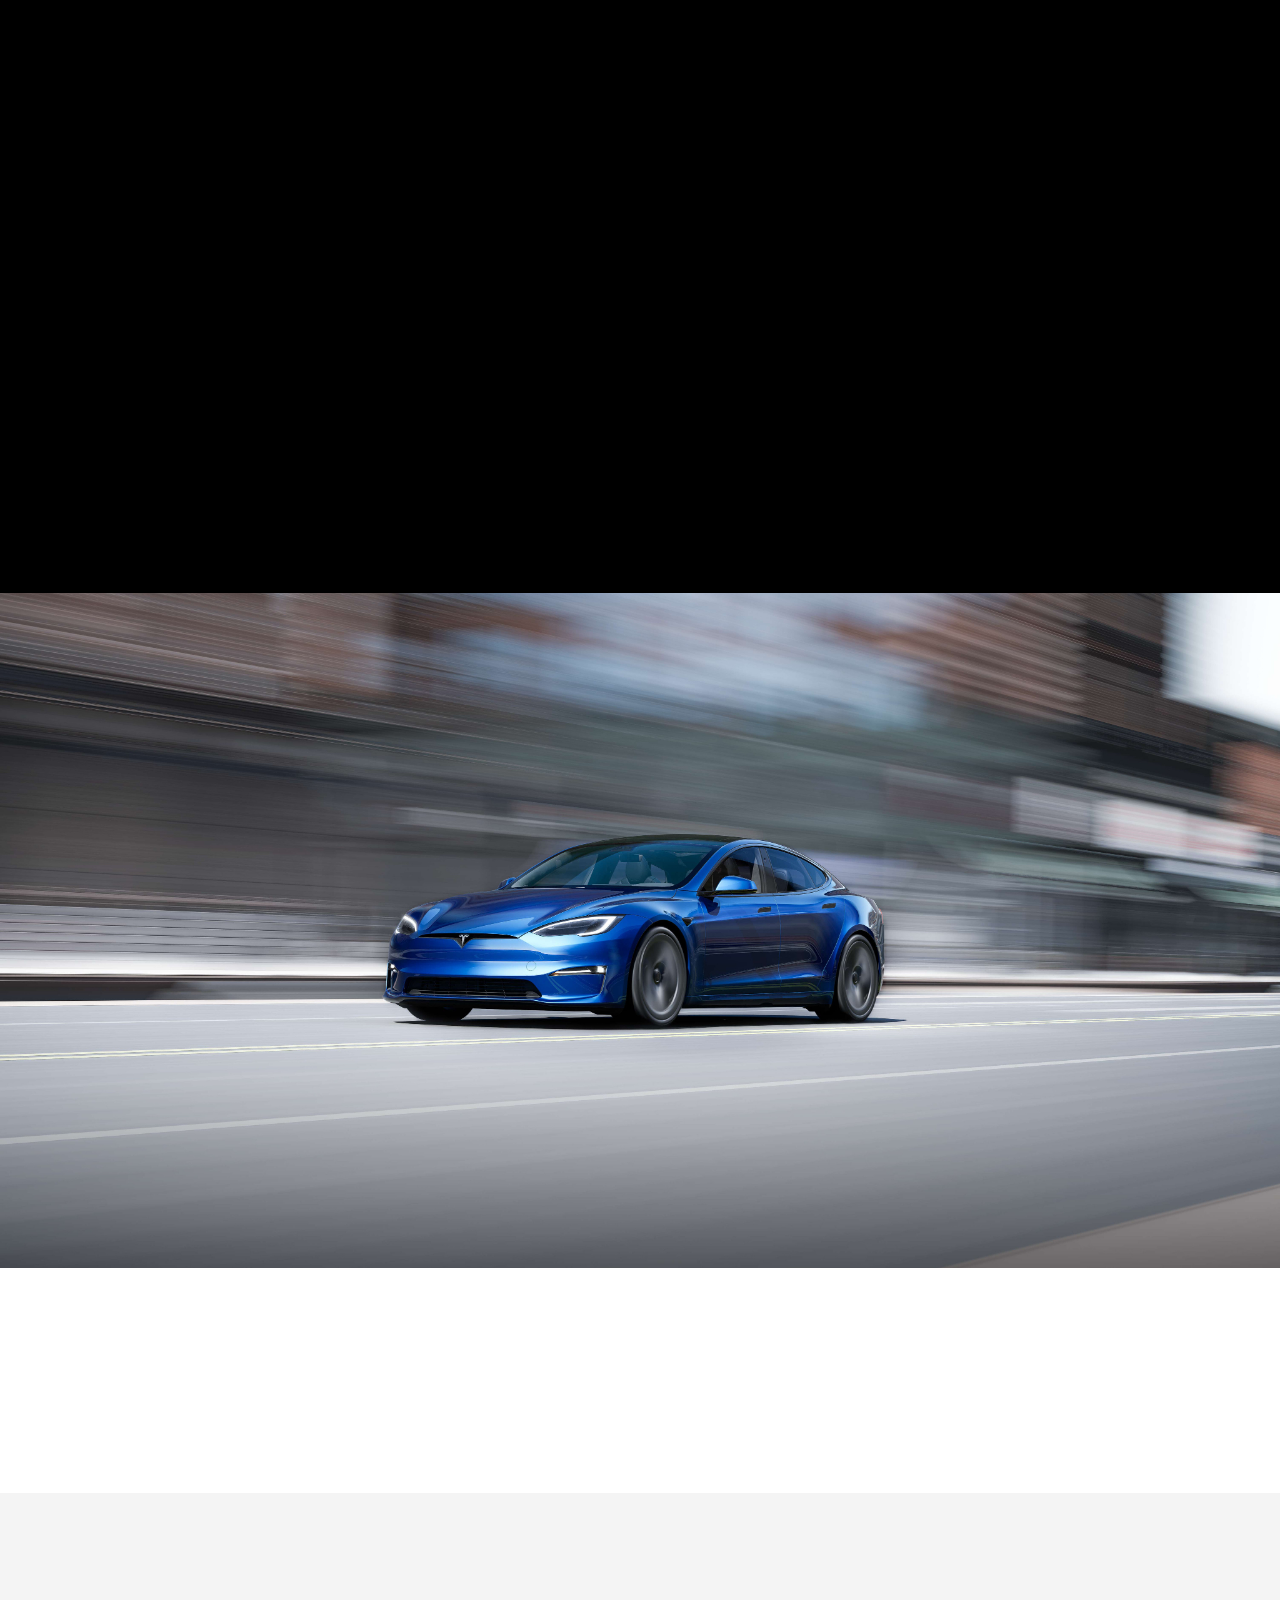
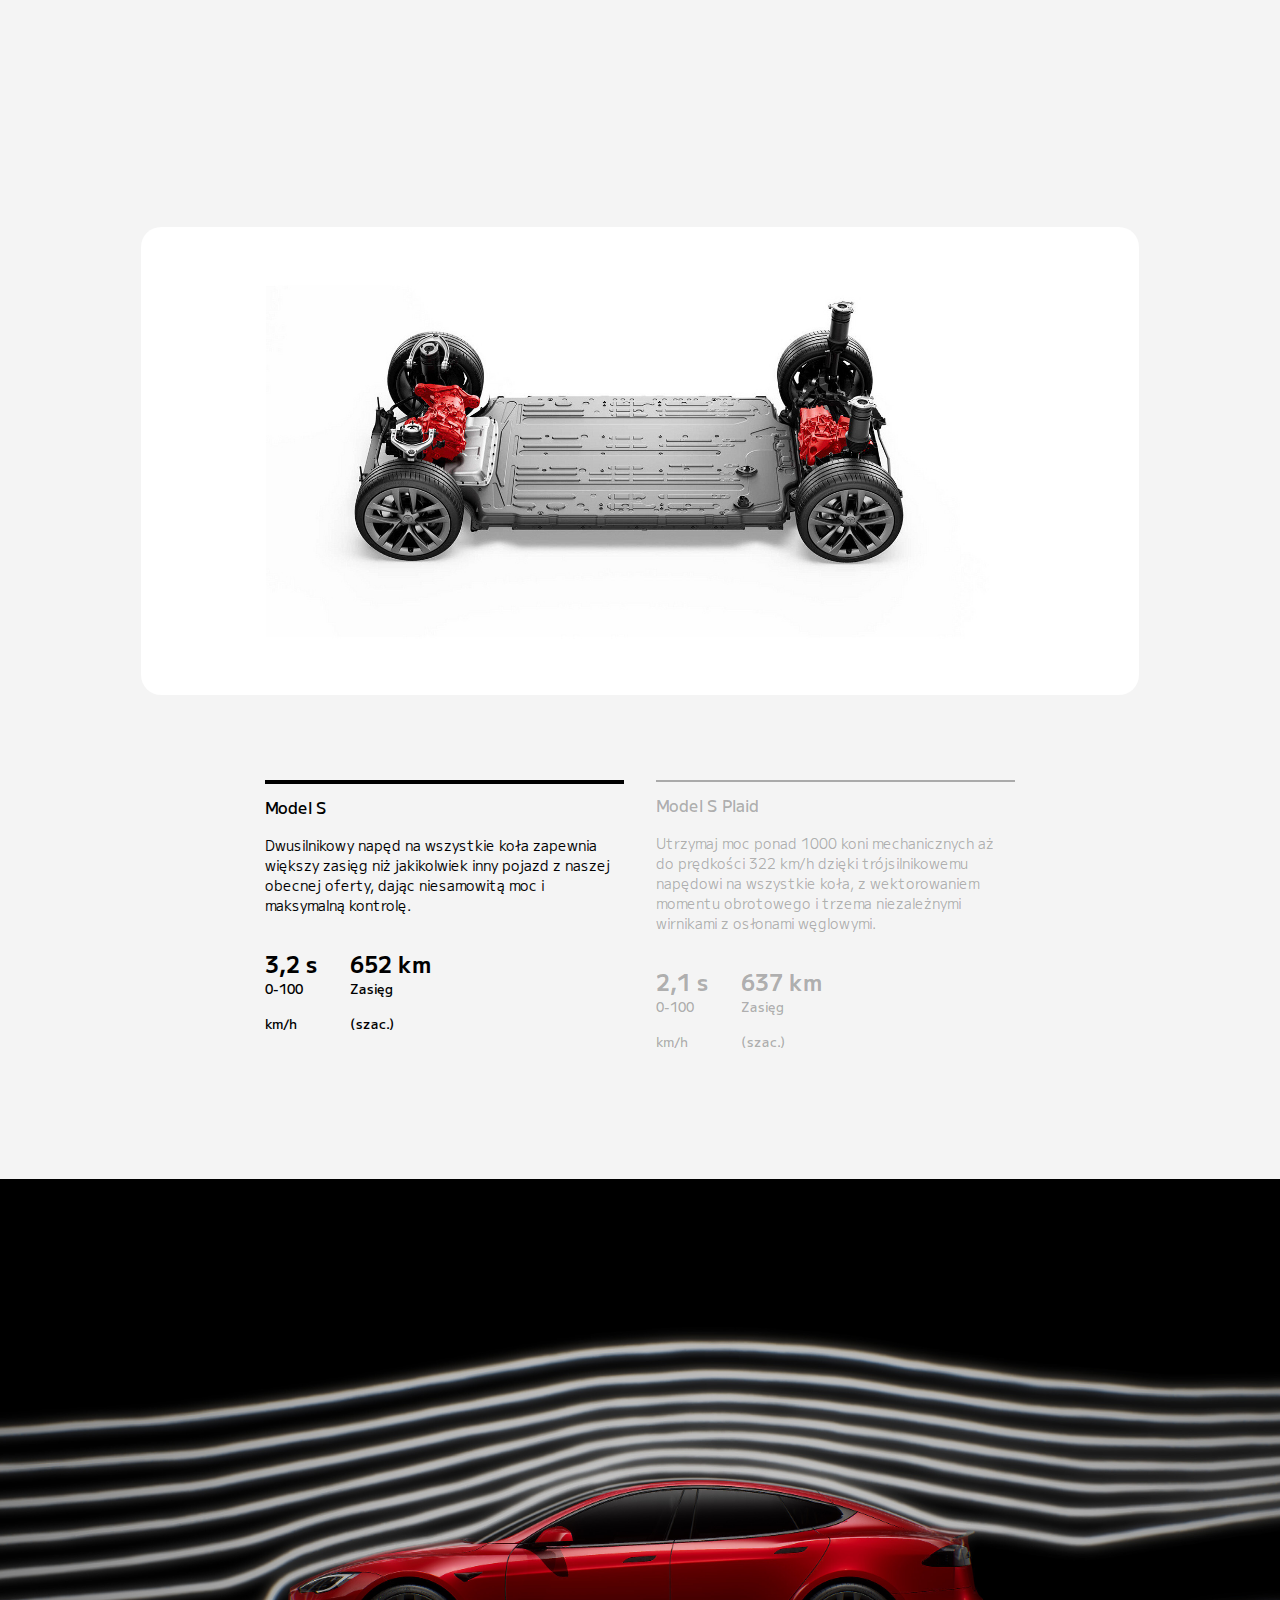
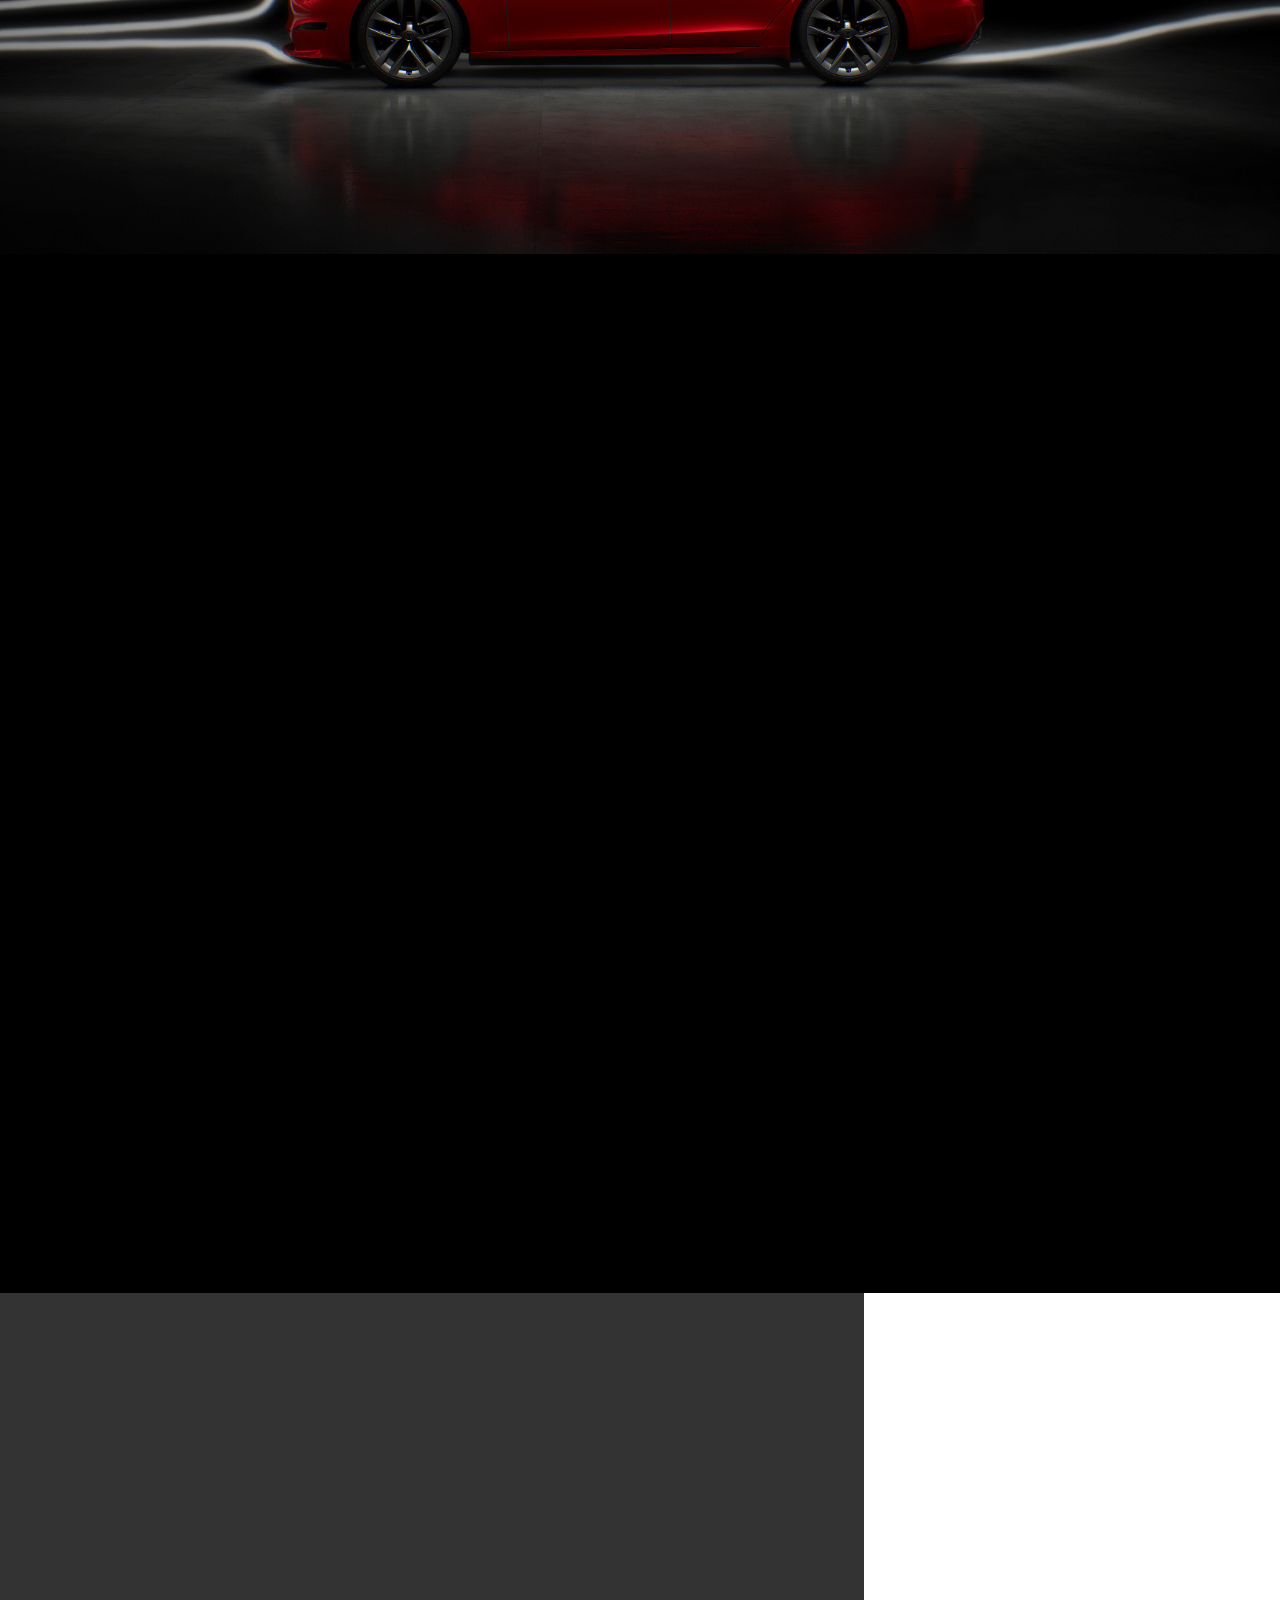
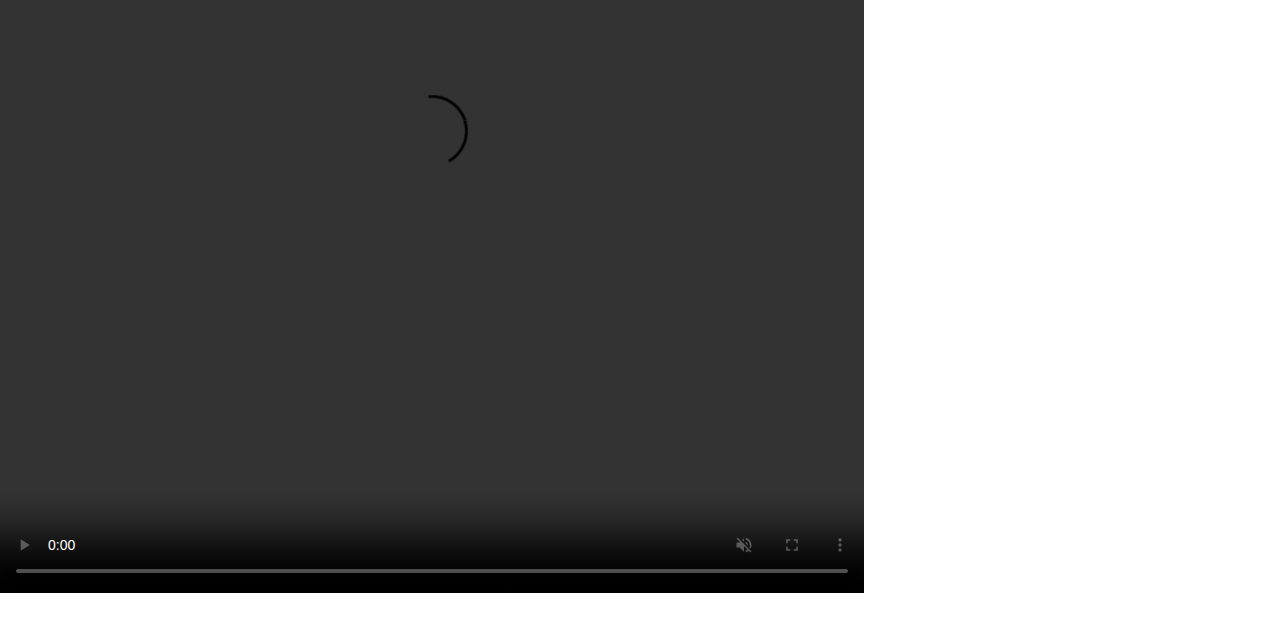
==== commit 5623dbd8: "." ====
--- a/tesla/modelS.html
+++ b/tesla/modelS.html
@@ -49,7 +49,10 @@
     <a href="">Relacje inwestorskie</a>
     <a href="">Konto</a>
 </aside>
-<section style="background-image: url('images/model-s.jpg');">
+<section>
+<div class="image-bg">
+    <img src="images/Model-S-Main-Hero-Desktop-LHD.jpg" alt="bg">
+</div>
 <div class="content">
     <h1 class="content-h1">Model S</h1>
     <p class="content-p">Plaid</p>
--- a/tesla/modelS.css
+++ b/tesla/modelS.css
@@ -103,8 +103,17 @@
 
 section {
     height: 100vh;
-    background-size: cover;
-    background-position: center center;
+}
+
+section .image-bg {
+    width: 100%;
+    height: 100%;
+}
+
+section .image-bg img {
+    width: 100%;
+    height: 100%;
+    object-fit: cover;
 }
 
 section .content {
@@ -824,6 +833,10 @@
 .section-4 .infos .hidden {
     display: none;
 }
+
+.section-4 .video-box .stats .stats-box .hidden-p {
+    display: none;
+} 
 
 .section-4 .infos .description {
     width: 416px;
